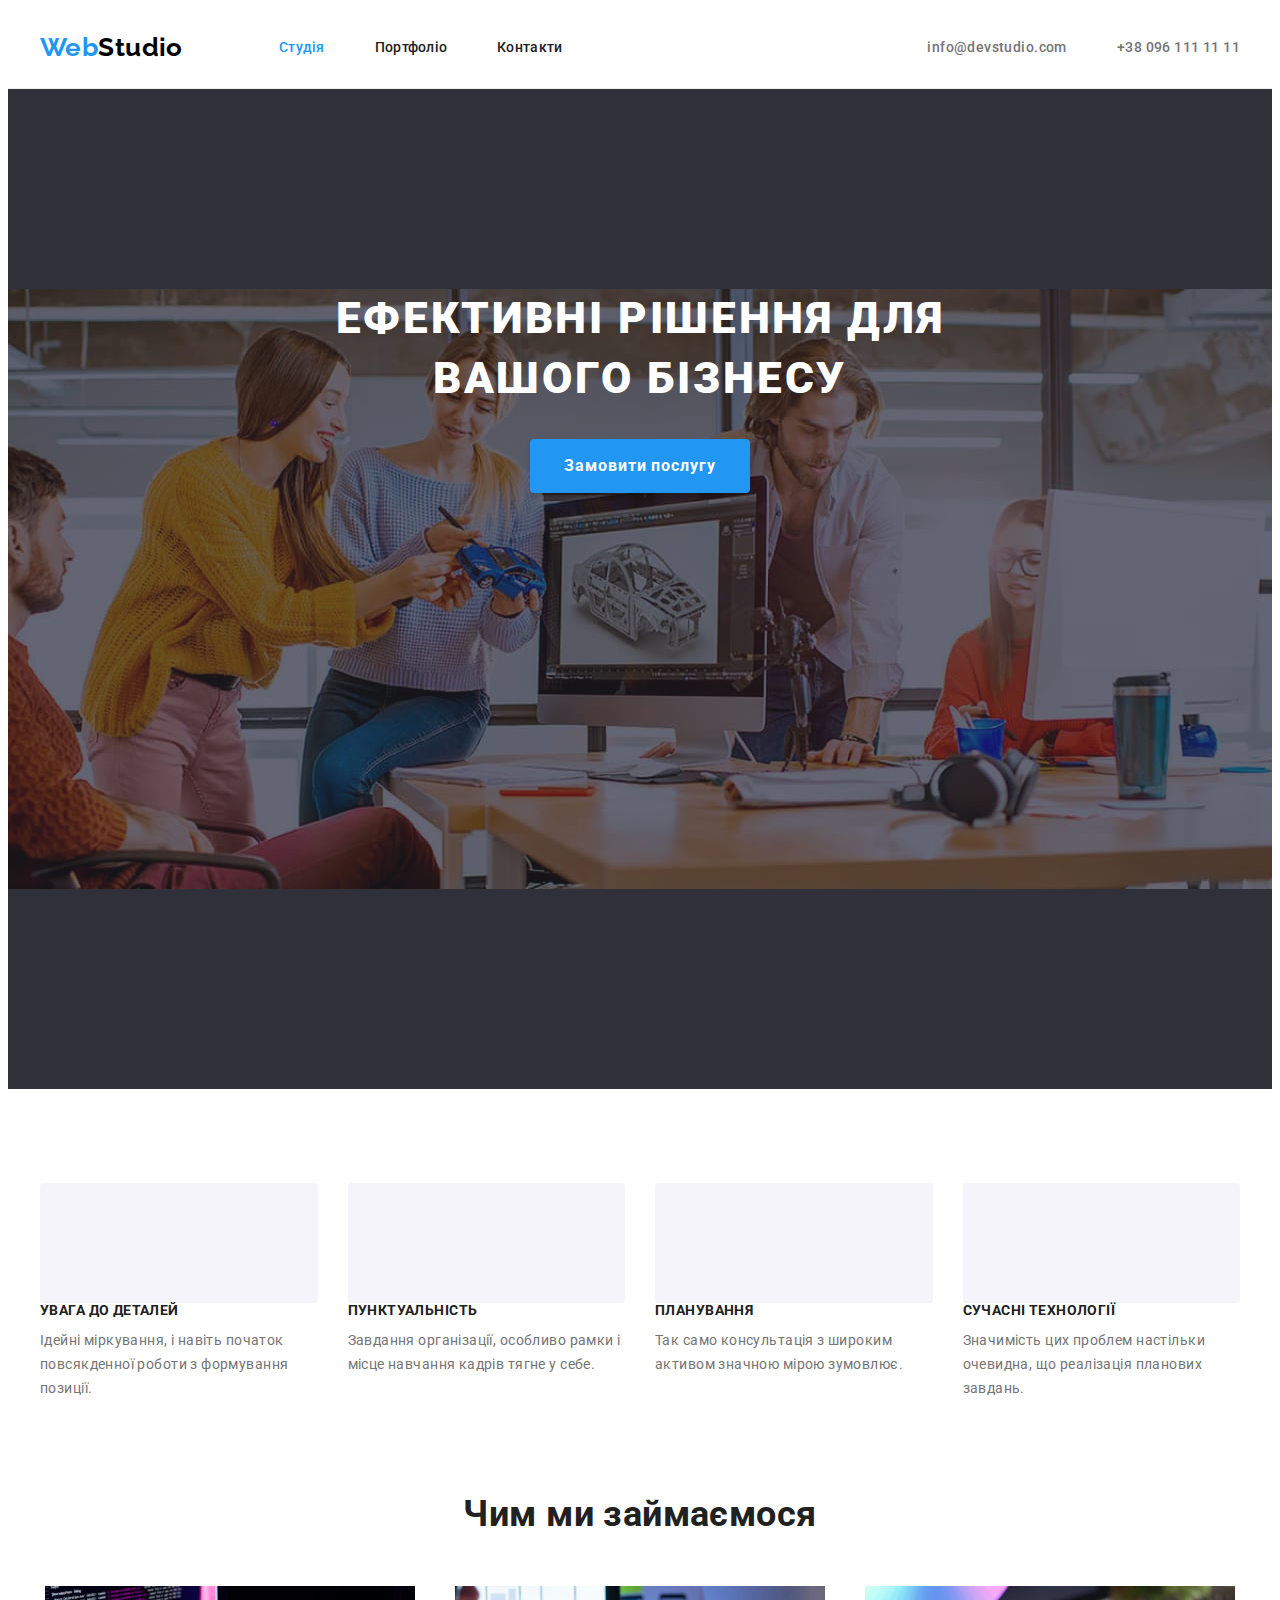
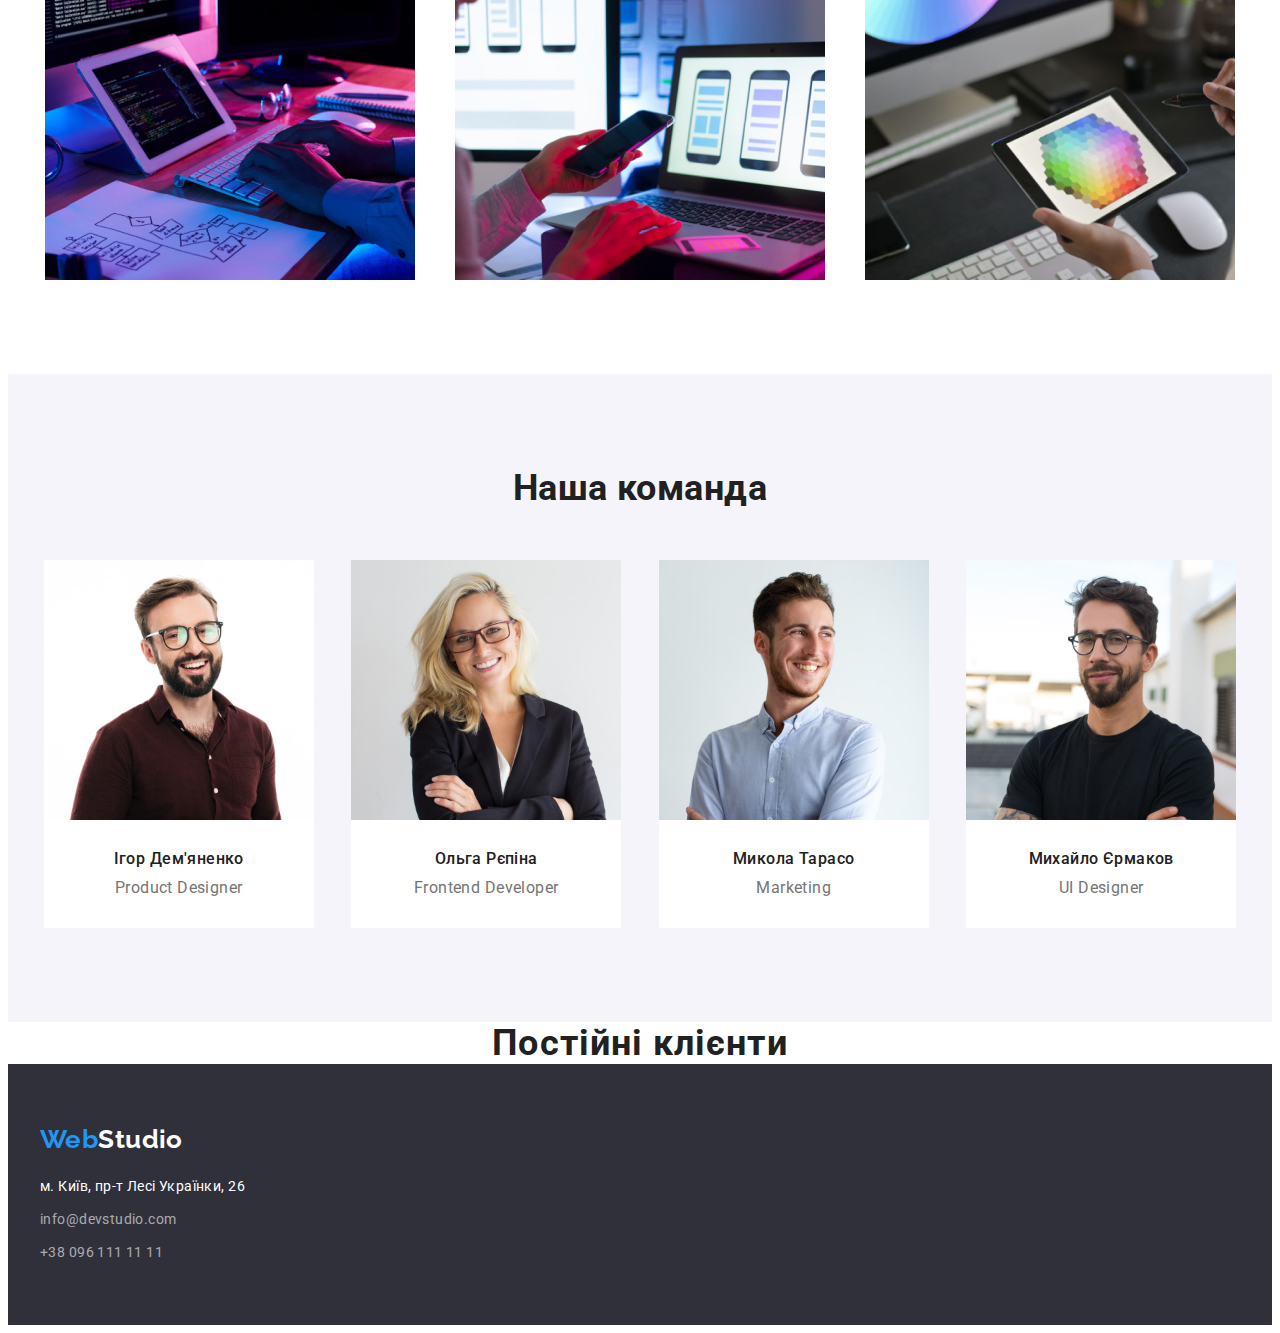
==== index.html @ ff8b185a "sds" ====
<!DOCTYPE html>
<html lang="uk">
<head>
    <meta charset="UTF-8">
    <meta http-equiv="X-UA-Compatible" content="IE=edge">
    <meta name="viewport" content="width=device-width, initial-scale=1.0">
    <title>Студія</title>

    <link rel="preconnect" href="https://fonts.googleapis.com">
<link rel="preconnect" href="https://fonts.gstatic.com" crossorigin>
<link href="https://fonts.googleapis.com/css2?family=Raleway:wght@700&семья=Oleo+Script:wght@400;700&family=Roboto:wght@400;500;700;900&display=swap" rel="stylesheet">
<link rel="stylesheet" href="https://cdnjs.cloudflare.com/ajax/libs/modern-normalize/1.1.0/modern-normalize.min.css" integrity="sha512-wpPYUAdjBVSE4KJnH1VR1HeZfpl1ub8YT/NKx4PuQ5NmX2tKuGu6U/JRp5y+Y8XG2tV+wKQpNHVUX03MfMFn9Q==" crossorigin="anonymous" referrerpolicy="no-referrer">
<link rel="stylesheet" href="./css/styles.css">
</head>
<body>
    <!--шапка сайту-->
    <header class="page-header">
        <div class="container header-container"> 
        <nav class="nav">
        <a href="index.html" class="icon-logo"><span class="logo">Web</span><span class="logo-part">Studio</span></a>
           <ul class="nav-list">
                <li class="nav-item"><a class="nav-link current" href="index.html">Студія</a></li>
                <li class="nav-item"><a class="nav-link" href="portfolio.html">Портфоліо</a></li>
                <li class="nav-item"><a class="nav-link" href="#">Контакти</a></li>
          </ul>
        </nav>
        <ul class="contacts">
            <li><a class="mail" href="mailto:info@devstudio.com">info@devstudio.com</a></li>
            <li><a class="tel" href="tel:+380981111111">+38 096 111 11 11</a></li>
        </ul>
    </div>
    </header>
    <main><!-- маін-->
    <!--думаю тут буде якийсь банер чи малюнок-->
       
    <section class="hero-section overlay"> 
        
             <div class="header container">   
            <h1 class="hero-title">Ефективні рішення для вашого бізнесу</h1>
            <button class="button" type="button">Замовити послугу</button>
            
            </div>
        </section>  
    <section class="features"><!--Особливості тут явно має бути заголовок-->
       <div class="container">
            <h2 class="visually-hidden">Особливості</h2> <!--тут явно має бути заголовок-->
            <ul class="features-list special">
                <li class="specialty-list icon-antenna"><h3 class="specialty">Увага до деталей</h3>
                    <p class="specialty-text">Ідейні міркування, і навіть початок повсякденної роботи з формування позиції.</p>
                </li>
                <li class="specialty-list icon-clock"><h3 class="specialty">Пунктуальність</h3>
                <p class="specialty-text">Завдання організації, особливо рамки і місце навчання кадрів тягне у себе.</p>
            </li>
                <li class="specialty-list icon-diagram"><h3 class="specialty">Планування</h3>
                <p class="specialty-text">Так само консультація з широким активом значною мірою зумовлює.</p>
            </li>
                <li class="specialty-list icon-astronaut"><h3 class="specialty">Сучасні технології</h3>
                    <p class="specialty-text">Значимість цих проблем настільки очевидна, що реалізація планових завдань.</p>
                </li>
            </ul>
       </div>
    </section>
    <section class="work"><h2 class="work-title">Чим ми займаємося</h2> 
        <div class="container">
        <ul class="work-list">
            <li class="work-pick">
                <img src="./images/oldpc.jpg" 
                alt="білий монітор та клавіатура на столі" width="370">
            </li>
            <li class="work-pick">
                 <img src="./images/book.jpg"
                  alt="людина тримає смртфон в руці та працює за ноутбуком" width="370"> 
            </li>
            <li class="work-pick">
                <img src="./images/tablet.jpg"
                 alt="рука тримає включений планшет" width="370">
            </li>
        </ul>
    </div>
 </section><!--наша команда-->
    <section class="team"><h2 class="team-title">Наша команда</h2>
        <div class="container">
        <ul class="team-list special">
            <li class="team-members">
                <img src="./images/productdesigner.jpg" 
                alt="Фото пофіль Ігор Дем'яненко" width="270">
                <div class="retreat">
                <h3 class="team-name">Ігор Дем'яненко</h3>
                <p lang="en" class="team-position">Product Designer</p>
                </div>
            </li>
            <li class="team-members">
                <img src="./images/frontenddeveloper.jpg"
                 alt="Фото пофіль Ольга Рєпіна" width="270">
                 <div class="retreat">
                <h3 class="team-name">Ольга Рєпіна</h3>
                <p lang="en" class="team-position">Frontend Developer</p>
                </div>
            </li>
            <li class="team-members">
                <img src="./images/marketing.jpg"
                 alt="Фото пофіль Микола Тарасо" width="270">
                 <div class="retreat">
                <h3 class="team-name">Микола Тарасо</h3>
                <p lang="en" class="team-position">Marketing</p>
                </div>
        </li>
            <li class="team-members">
                <img src="./images/uidesigner.jpg" 
                alt="Фото пофіль Михайло Єрмаков" width="270">
                <div class="retreat">
                <h3 class="team-name">Михайло Єрмаков</h3>
                <p lang="en" class="team-position">UI Designer</p>
                </div>
            </li>
        </ul>
        </div>
    </section>
    <section>
        <div class="container">
        <h2 class="client-title">Постійні клієнти</h2>
        <ul class="client-item">
            <li class="client-list"><a class="client-link" href="#"target="_blank" rel="noreferrer noopener"></a></li>
              <li class="client-list"><a class="client-link" href="#"target="_blank" rel="noreferrer noopener"></a></li>
                <li class="client-list"><a class="client-link" href="#"target="_blank" rel="noreferrer noopener"></a></li>
                  <li class="client-list"><a class="client-link" href="#"target="_blank" rel="noreferrer noopener"></a></li>
                    <li class="client-list"><a class="client-link" href="#"target="_blank" rel="noreferrer noopener"></a></li>
                      <li class="client-list"><a class="client-link" href="#"target="_blank" rel="noreferrer noopener"></a></li>
        </ul>
        </div>
    </section>
    </main>
    <footer class="contacts-footer">
        <div class="container">
        <a href="index.html" class="icon-logo"><span class="logo">Web</span><span class="logo-part-footer">Studio</span></a> 
        <address class="address">
        <ul class="contacts-list">
            <li class="list-link"><a class="contacts-plane" href="https://goo.gl/maps/SqAzoiXiVLqkwUcr9"
                target="_blank" rel="noreferrer noopener">м. Київ, пр-т Лесі Українки, 26 </a>
            </li> 
            <li class="list-link"><a class="mail-footer" href="mailto:info@devstudio.com">info@devstudio.com</a></li>
            <li class="list-link"><a class="tel-footer" href="tel:+380981111111">+38 096 111 11 11</a></li>
        </ul>
    </address>
         </div>
</footer>
    
</body>
</html>
---- css/styles.css ----
/* Palitra */
:root{
  --hover-color: #2196F3;
  --h-color: #212121;
  --background-header: #FFFFFF;
  --hero-background: #2F303A;
  --p-color: #757575;
  --team-background: #F5F4FA;
  --button-servise: #188ce8;
  --mail-tel: rgba(255, 255, 255, 0.6);
}

p,
h1,
h2,
h3,
h4,
h5,
h6 {
  margin: 0;
}
ul,
ol {
  margin: 0;
  padding-left: 0;
}
button {
  cursor: pointer;
}
address {
  font-style: normal;
}
img {
  display: block;
   max-width: 100%;
  height: auto;
}
body {
  font-family:Roboto, sans-serif;
color: var(--h-color);
font-size: 14px;
letter-spacing: 0.03em;
background-color: var(--background-header);
}

.container {
  width: 1200px;
  padding-left: 15px;
  padding-right: 15px;
  margin: 0 auto;
 /* outline: 2px solid red;*/
}

/*----початок---*/

.page-header{
  border-bottom: 1px solid #ECECEC;
}

/* Логотип*/
.logo :hover{
  color :var(--hover-color); 
   
}

.logo-part{
    color:#000000;
   
}

.logo-part-footer{
  color: var(--background-header);
 
}
/* ------------ Два кольори лого--------*/
.icon-logo{
  color:var(--hover-color);
  text-decoration: none;
font-family: Raleway, sans-serif; 
font-weight: 700;
font-size: 26px;
line-height: 1.2;
display: inline-block;
  width: 145px;
 
}
/*------ The End-----*/
/* -----------Головна навігація------ */
.overlay{
  background-image: linear-gradient(
    to right,
    rgba(47, 48, 58, 0.4),
    rgba(47, 48, 58, 0.4)),
  url("..//images/fon.jpg");
  max-width: 1600px;
  height: 600px;
 background-repeat: no-repeat;
margin-left: auto;
margin-right: auto;
background-position: center;
}
.nav{
  display: flex;
  align-items: center;
}
.header-container{
   display: flex;
  align-items: center; 
}

.nav-list{
  list-style: none;
  display: flex;
  gap: 50px;
  margin-left: 94px;

}
.nav-list :hover,
.nav-list :focus{
  color: var(--hover-color);
} 
 
.nav-link{
font-weight: 500;
line-height: 1.14;
letter-spacing: 0.02em;
color: var(--h-color);
text-decoration: none;
display: block;
padding-bottom: 32px;
padding-top: 32px;

}
.current{
  color: var(--hover-color);
}

/*-----The End-----*/
/*------Текст контактів в хедері------*/

.contacts{
  list-style: none;
font-weight: 500;
 display: flex;
margin-left: auto;
 gap: 50px;
}


.mail{
  color: var(--p-color);
  text-decoration: none;
  font-style: normal;
  line-height: 1.14;
  display: block;
  padding-top: 32px;
  padding-bottom: 32px;
}

  
 
.tel{
 color: var(--p-color);
  text-decoration: none;
  font-style: normal;
  line-height: 1.14;
  display: block;
  padding-top: 32px;
  padding-bottom: 32px;
  }

.contacts :hover,
.contacts :focus{
  color: var(--hover-color);
}

/*---------Hero-----*/
.hero-section{
 padding-top:200px;
 padding-bottom: 200px;
 text-align: center;
 background-color: var(--hero-background);
}


.hero-title{
font-style: normal;
font-weight: 900;
font-size: 44px;
line-height: 1.36;
letter-spacing: 0.06em;
text-transform: uppercase;
color: var(--background-header);
width: 696px;
box-sizing: border-box;
margin: 0 auto;
margin-bottom: 30px;



}
.button{
  font-family: inherit;
font-weight: 700;
font-size: 16px;
line-height: 1.87;
letter-spacing: 0.06em;
 background-color: var(--hover-color);
 color: var(--background-header);
  cursor: pointer;
  padding: 10px 32px;
  border-color: transparent;

 box-shadow: 0px 4px 4px rgba(0, 0, 0, 0.15);
border-radius: 4px;
}
.button:hover,
.button:focus{
  background-color: var(--button-servise);

}
/*-----The End Hero----*/

.visually-hidden {
  position: absolute;
    white-space: nowrap;
    width: 1px;
    height: 1px;
    overflow: hidden;
    border: 0;
    padding: 0;
    clip: rect(0, 0, 0, 0);
    clip-path: inset(50%);
    margin: -1px;
}

.features{
padding: 94px 0;
}

.features-list{
  list-style: none;  
}

.specialty-list{
  width: calc((100% - 90px) / 4);
    margin-right: 30px;
}
.specialty-list::before{
  content:"" ;
  height: 120px;
 display: block;
 background-size: contain;
background-repeat: no-repeat;
background-position:center ;
 background: var(--team-background);
 border-radius: 4px;
}

/*
icon-antenna
 icon-clock
 icon-diagram
 icon-astronaut
*/
.features-list :last-child{
  margin: 0;
}

.specialty{
  font-style: normal;
    font-size: 14px;
font-weight: 700;
line-height: 1.14;
text-transform: uppercase;
color: var(--h-color);
margin-bottom: 10px;
}


.work{
  padding-bottom: 94px;
}
.specialty-text {
line-height: 1.7;
color: var(--p-color);
margin-top: 10px;
}
.work-list{
  list-style: none;
  display: flex;
  justify-content: space-around;
gap: 30px;
}
/*
.work-pick{
  flex-basis: calc((100% - 60) / 3); 
gap: 30px;
}*/

.work-title{
font-weight: 700;
font-size: 36px;
line-height: 1.16;
text-align: center;
color: var(--h-color);
margin-bottom: 50px;

}
.team {
  background-color: var(--team-background);
  padding-top: 94px;
  padding-bottom: 94px;
}
.team-members{
 background-color: var(--background-header);
 text-align: center;
}
.team-title {
  font-weight: 700;
font-size: 36px;
line-height: 1.16;
text-align: center;
color: var(--h-color);
white-space: nowrap;
margin-bottom: 50px;

}
.team-list {
  list-style: none;
  line-height: 1.18;
      justify-content: space-around;
      gap: 30px;
}
.team-name{
font-weight: 500;
font-size: 16px;
text-align: center;
color: var(--h-color);
margin-bottom: 10px;

}

.team-position{
font-size: 16px;
text-align: center;
color: var(--p-color);
}
.retreat{
  padding-top: 30px;
  padding-bottom: 30px;
}

/*------Footer----*/
.address{
  margin-top: 20px;
}
.contacts-footer{
  background-color: var(--hero-background);
  padding-top: 60px;
  padding-bottom: 60px;
}
.contacts-list{
    list-style: none; 
}
.contacts-list :last-child{
  margin-bottom: 0;
}
.list-link{
  margin-bottom: 9px;
}

.contacts-list :hover,
.contacts-list :focus{
  color: var(--hover-color);
}


.contacts-plane{
 text-decoration: none;
 font-style: normal;
 line-height: 1.71;
color: var(--background-header);


}
.mail-footer,
.tel-footer{
  color: var(--mail-tel);
  text-decoration: none;
  font-style: normal;
   line-height: 1.71;
   box-sizing: border-box;
}

/*------btn-filter Портфоліо---*/

.btn{
  font-family: inherit;
font-weight: 500;
font-size: 16px;
line-height: 1.62;
background-color: var(--team-background);
 border-color: transparent;
 cursor: pointer;
color: var(--h-color);
border-radius: 4px;
padding-top: 6px;
padding-bottom: 6px;
padding-left: 22px;
padding-right: 22px;
}
.btn:hover,
.btn:focus{
  color: var(--background-header);
background: var(--hover-color);
box-shadow: 0px 3px 1px rgba(0, 0, 0, 0.1), 0px 1px 2px rgba(0, 0, 0, 0.08), 0px 2px 2px rgba(0, 0, 0, 0.12);
border-radius: 4px;
}
.btn-filter{
  display: flex;
  gap: 8px;
  justify-content: center;


}

.btn-list{
  list-style: none;
  letter-spacing: 0.03em;
}
.special{
  display: flex;
}

/*---The end Filtr--*/
.oll-portfol{
  padding-top: 94px;
  padding-bottom: 94px;
}
.portfol-list{
flex-basis: calc((100% - 60px) / 3);
}
.potfol{
  list-style: none;
  flex-wrap: wrap;
 gap: 30px; 
margin-top: 50px;
}

.portfol-title{
font-weight: 700;
font-size: 18px;
line-height: 2;
letter-spacing: 0.06em;


}
.portfol-txt{
font-size: 16px;
line-height: 1.87;
color: var(--p-color);
margin-top: 4px;
}
.circle{
  border-left: 1px solid #EEEEEE;
  border-right: 1px solid #EEEEEE;
  border-bottom: 1px solid #EEEEEE;
  padding: 20px 24px;
}
/*----Позиціювання-----*/
/*
.potfol{
  list-style: none;
  flex-wrap: wrap;
 gap: 30px; 
padding-left: 15px;
padding-top: 50px;
}
*/
.client-title{
font-size: 36px;
line-height: 1,16;
text-align: center;
letter-spacing: 0.03em;
color: var(--h-color);
}

.client-item{
   list-style: none;
}
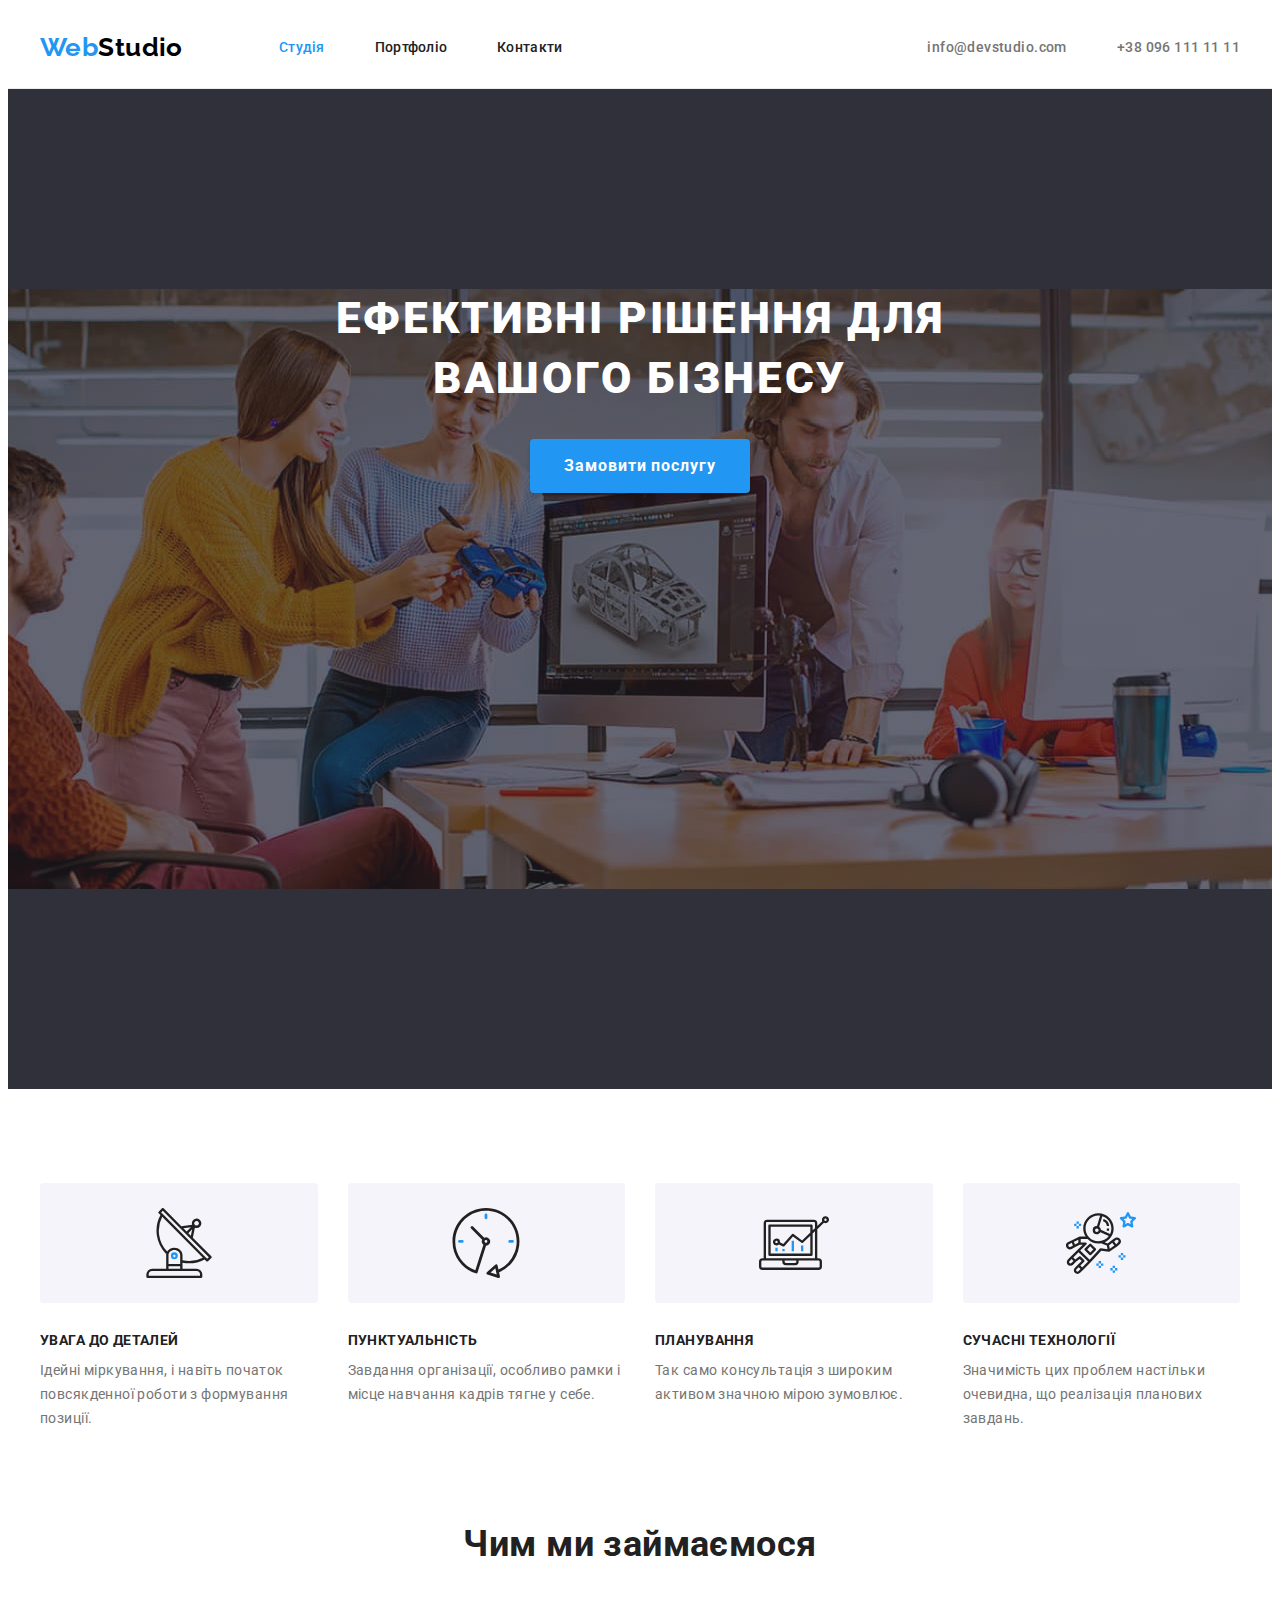
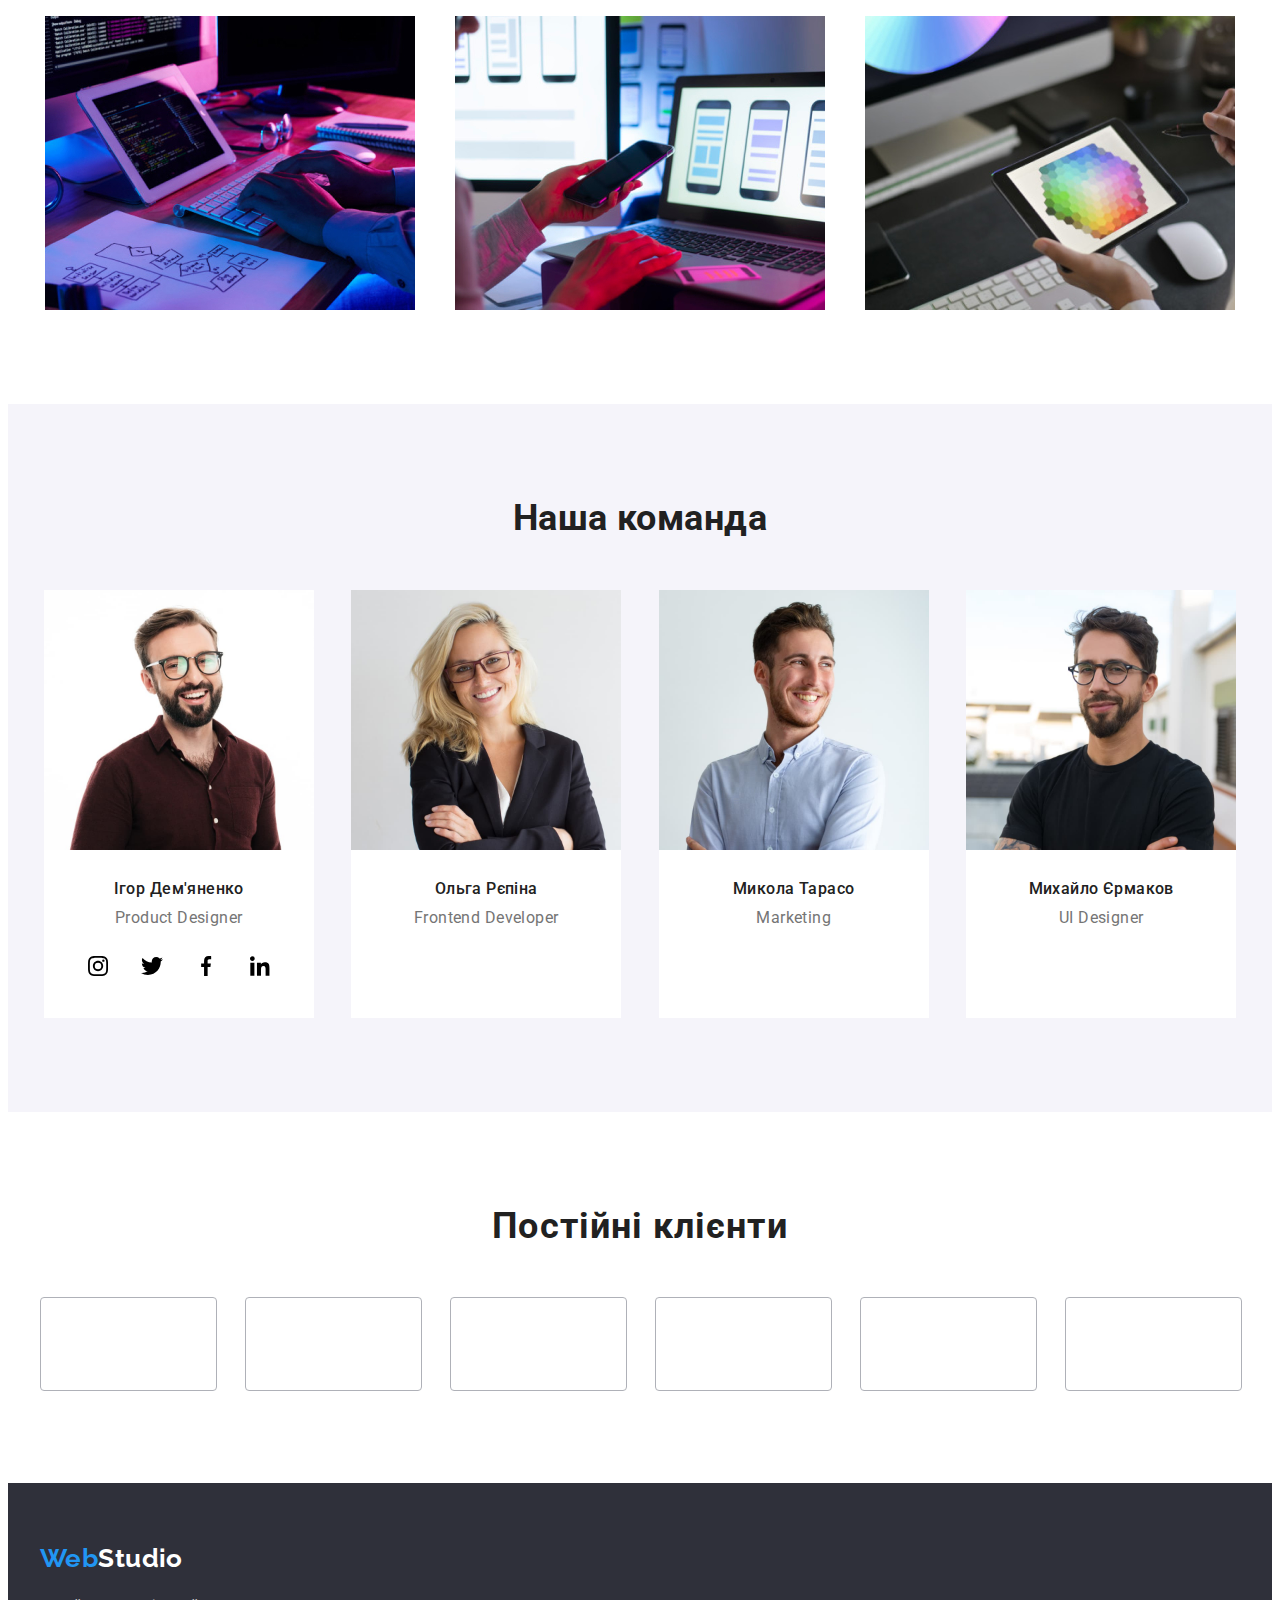
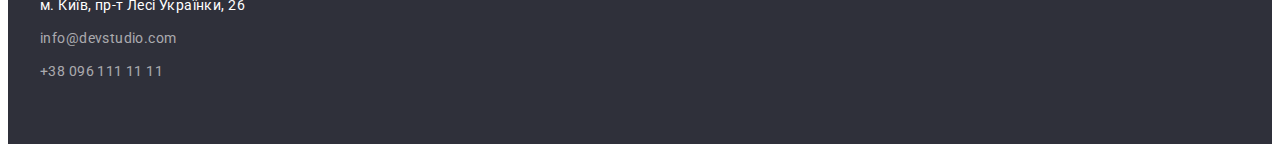
==== commit 6e3f3adc: "coooool" ====
--- a/index.html
+++ b/index.html
@@ -45,7 +45,8 @@
        <div class="container">
             <h2 class="visually-hidden">Особливості</h2> <!--тут явно має бути заголовок-->
             <ul class="features-list special">
-                <li class="specialty-list icon-antenna"><h3 class="specialty">Увага до деталей</h3>
+                <li class="specialty-list icon-antenna">
+                    <h3 class="specialty">Увага до деталей</h3>
                     <p class="specialty-text">Ідейні міркування, і навіть початок повсякденної роботи з формування позиції.</p>
                 </li>
                 <li class="specialty-list icon-clock"><h3 class="specialty">Пунктуальність</h3>
@@ -87,6 +88,28 @@
                 <div class="retreat">
                 <h3 class="team-name">Ігор Дем'яненко</h3>
                 <p lang="en" class="team-position">Product Designer</p>
+                <ul class="social-list-link">
+                    <li class="social-list-item"><a class="social-link" href="https://www.instagram.com/" target="_blank" rel="noreferrer noopener">
+                        <svg class="social-list-icon" width="20" height="20">
+                            <use href="./images/icons.svg#icon-instagram"></use>
+                        </svg>
+                    </a></li>
+                    <li class="social-list-item"><a class="social-link" href="" target="_blank" rel="noreferrer noopener">
+                        <svg class="social-list-icon" width="22" height="40">
+                            <use href="./images/icons.svg#icon-twitter"></use>
+                        </svg>
+                    </a></li>
+                    <li class="social-list-item"><a class="social-link" href="" target="_blank" rel="noreferrer noopener">
+                        <svg class="social-list-icon" width="20" height="40">
+                            <use href="./images/icons.svg#icon-facebook"></use>
+                        </svg>                            
+                    </a></li>
+                    <li class="social-list-item"><a class="social-link" href="" target="_blank" rel="noreferrer noopener">
+                        <svg class="social-list-icon"  width="19.68" height="20">
+                            <use href="./images/icons.svg#icon-linkedin"></use>
+                        </svg>                      
+                    </a></li>
+                </ul>
                 </div>
             </li>
             <li class="team-members">
@@ -116,7 +139,7 @@
         </ul>
         </div>
     </section>
-    <section>
+    <section class="client">
         <div class="container">
         <h2 class="client-title">Постійні клієнти</h2>
         <ul class="client-item">
--- a/css/styles.css
+++ b/css/styles.css
@@ -245,24 +245,41 @@
 .specialty-list{
   width: calc((100% - 90px) / 4);
     margin-right: 30px;
-}
+    /*display: flex;
+    flex-direction: column;*/
+  }
+/*------ Особливост -----*/
 .specialty-list::before{
   content:"" ;
   height: 120px;
  display: block;
- background-size: contain;
+ 
+background-size: contain;
 background-repeat: no-repeat;
 background-position:center ;
- background: var(--team-background);
+background-color: #F5F4FA;
  border-radius: 4px;
-}
-
-/*
-icon-antenna
- icon-clock
- icon-diagram
- icon-astronaut
-*/
+ /*outline: 2px solid red;*/
+
+}
+.icon-antenna::before{
+ background-image: url(../images/antenna.svg); 
+ background-size: 70px 70px;
+}
+ .icon-clock::before{
+background-image: url(../images/clock.svg);
+background-size: 70px 70px;
+ }
+ .icon-diagram::before{
+  background-image: url(../images/diagram.svg);
+  background-size: 70px 70px ;
+ }
+
+ .icon-astronaut::before{
+background-image: url(../images/astronaut.svg);
+background-size: 70px 70px;
+ }
+
 .features-list :last-child{
   margin: 0;
 }
@@ -274,10 +291,11 @@
 line-height: 1.14;
 text-transform: uppercase;
 color: var(--h-color);
+margin-top: 30px;
 margin-bottom: 10px;
 }
 
-
+/*-------- Чим ми займаємося ----*/
 .work{
   padding-bottom: 94px;
 }
@@ -292,11 +310,7 @@
   justify-content: space-around;
 gap: 30px;
 }
-/*
-.work-pick{
-  flex-basis: calc((100% - 60) / 3); 
-gap: 30px;
-}*/
+
 
 .work-title{
 font-weight: 700;
@@ -326,6 +340,28 @@
 margin-bottom: 50px;
 
 }
+.social-list-link{
+  list-style: none;
+  display: flex;
+  justify-content: center;
+  gap: 10px;
+}
+.social-list-item{
+  width: 44px;
+  height: 44px;
+}
+
+ 
+.social-link{
+  width: 100%;
+  height: 100%;
+  /*background: rgb(76, 114, 86);*/
+  border-radius: 50%;
+  display: flex;
+  align-items: center;
+  justify-content: center;
+}
+
 .team-list {
   list-style: none;
   line-height: 1.18;
@@ -345,6 +381,7 @@
 font-size: 16px;
 text-align: center;
 color: var(--p-color);
+margin-bottom: 16px;
 }
 .retreat{
   padding-top: 30px;
@@ -478,14 +515,32 @@
 padding-top: 50px;
 }
 */
+.client{
+  padding-top: 94px;
+  padding-bottom: 94px;
+}
 .client-title{
 font-size: 36px;
-line-height: 1,16;
+line-height: 1.16;
 text-align: center;
 letter-spacing: 0.03em;
 color: var(--h-color);
+margin-bottom: 50px;
 }
 
 .client-item{
    list-style: none;
+   display: flex;
+   gap: 30px;
+}
+.client-list{
+  width: calc((100% - 150px) / 6);
+  height: 92px;
+}
+.client-link{
+  display: block;
+  width: 100%;
+  height: 100%;
+  border: 1px solid #AFB1B8;
+border-radius: 4px;
 }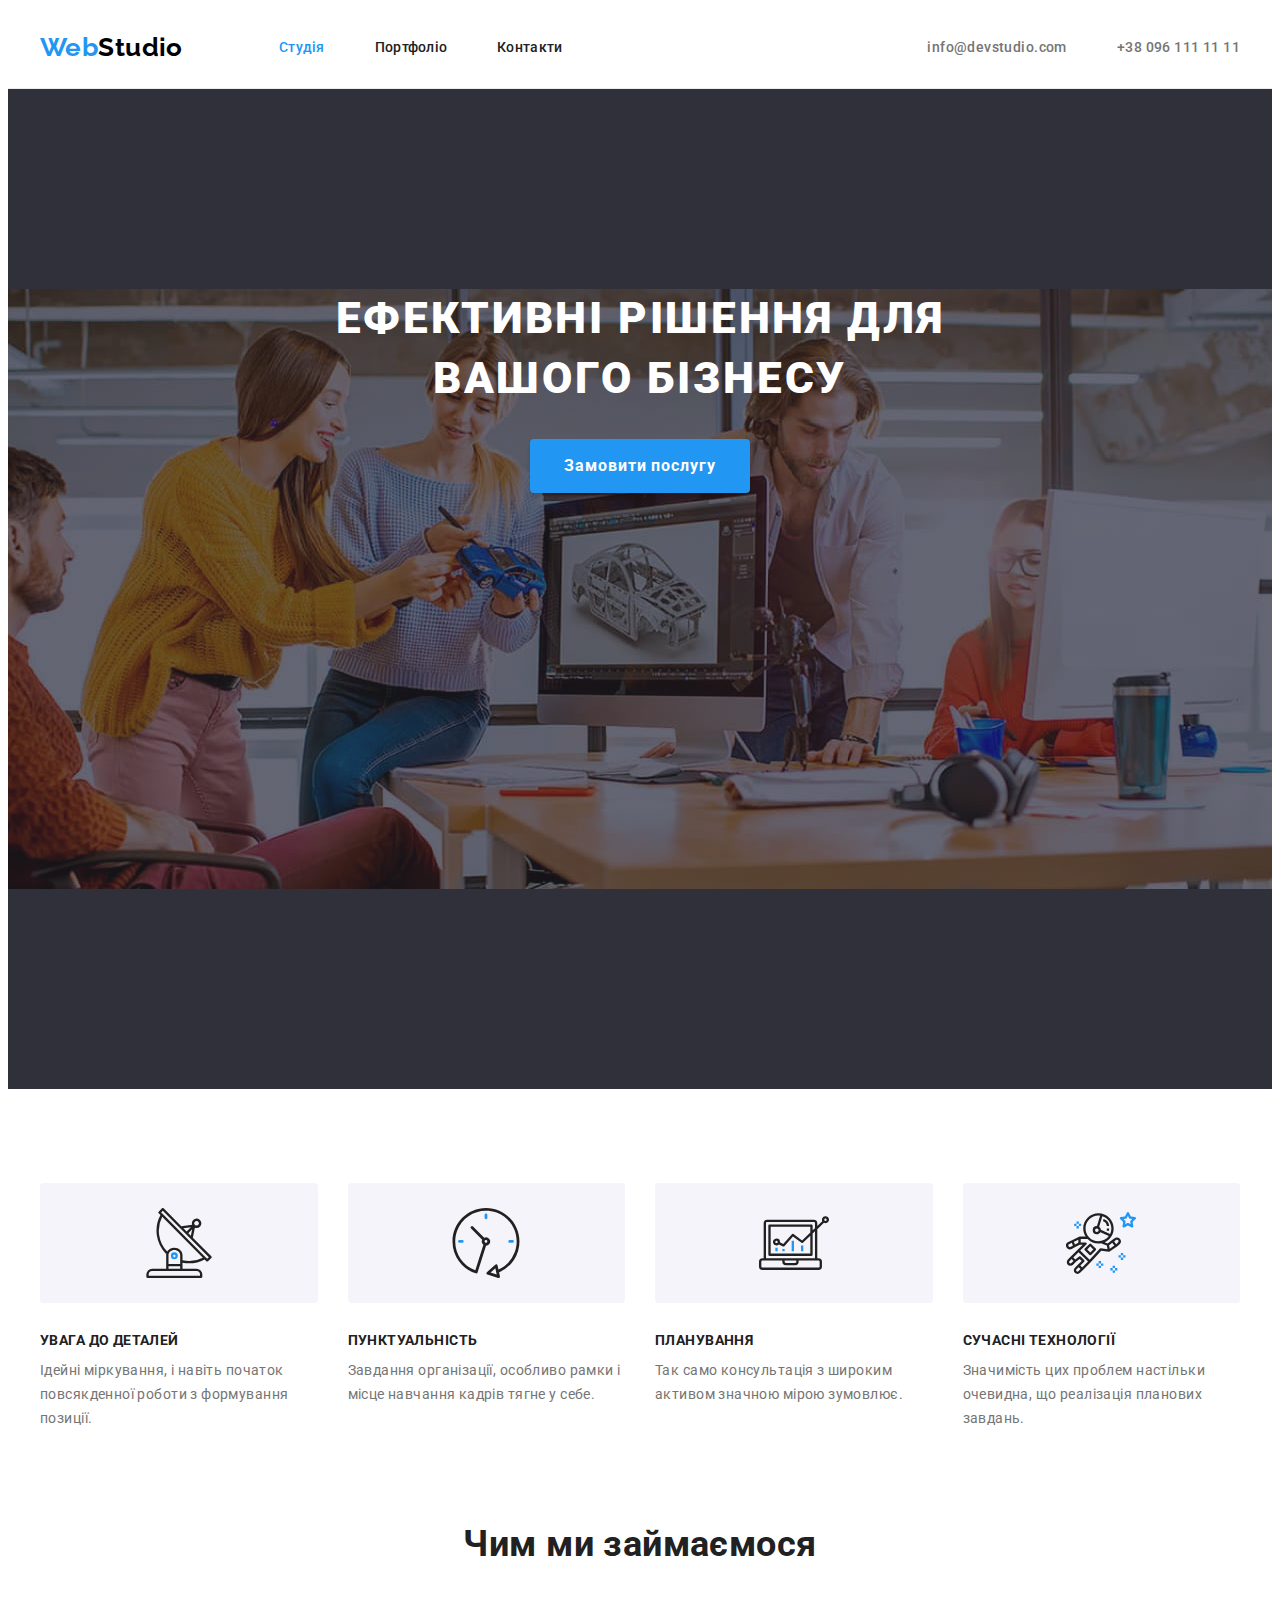
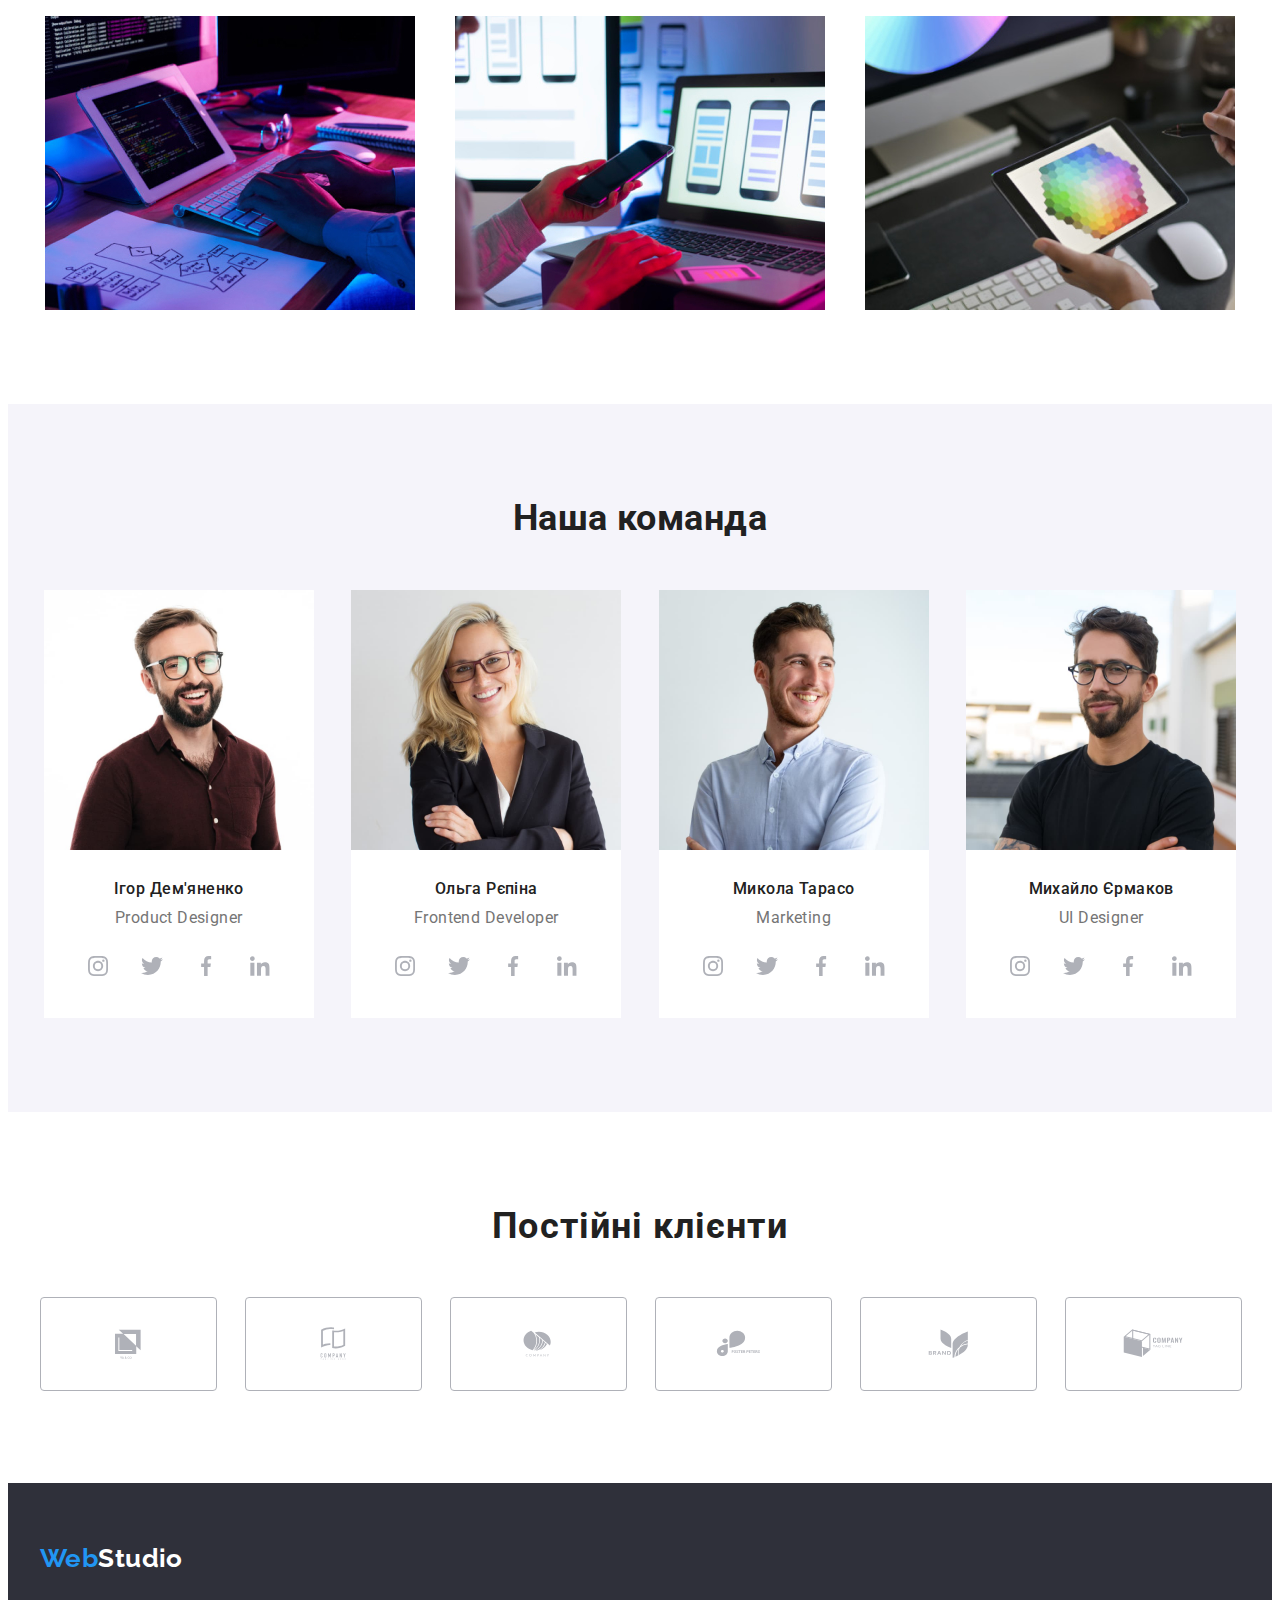
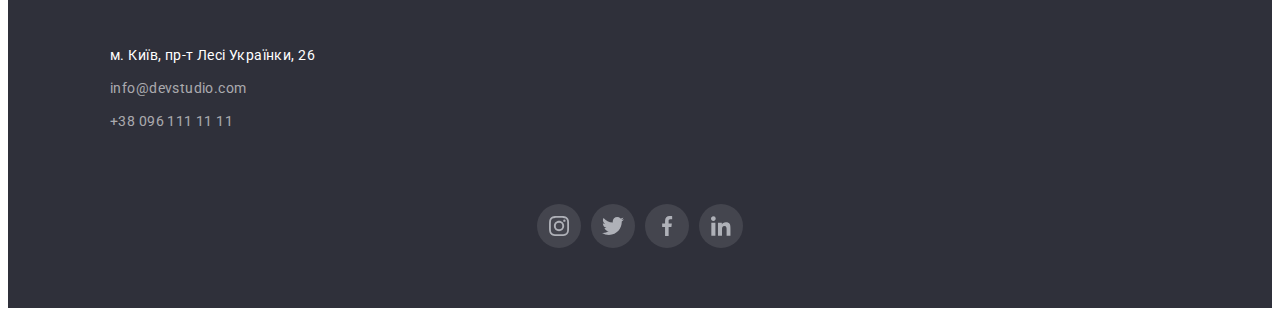
==== commit a28383bc: "sloow start" ====
--- a/index.html
+++ b/index.html
@@ -118,6 +118,28 @@
                  <div class="retreat">
                 <h3 class="team-name">Ольга Рєпіна</h3>
                 <p lang="en" class="team-position">Frontend Developer</p>
+                <ul class="social-list-link">
+                    <li class="social-list-item"><a class="social-link" href="https://www.instagram.com/" target="_blank" rel="noreferrer noopener">
+                        <svg class="social-list-icon" width="20" height="20">
+                            <use href="./images/icons.svg#icon-instagram"></use>
+                        </svg>
+                    </a></li>
+                    <li class="social-list-item"><a class="social-link" href="" target="_blank" rel="noreferrer noopener">
+                        <svg class="social-list-icon" width="22" height="40">
+                            <use href="./images/icons.svg#icon-twitter"></use>
+                        </svg>
+                    </a></li>
+                    <li class="social-list-item"><a class="social-link" href="" target="_blank" rel="noreferrer noopener">
+                        <svg class="social-list-icon" width="20" height="40">
+                            <use href="./images/icons.svg#icon-facebook"></use>
+                        </svg>                            
+                    </a></li>
+                    <li class="social-list-item"><a class="social-link" href="" target="_blank" rel="noreferrer noopener">
+                        <svg class="social-list-icon"  width="19.68" height="20">
+                            <use href="./images/icons.svg#icon-linkedin"></use>
+                        </svg>                      
+                    </a></li>
+                </ul>
                 </div>
             </li>
             <li class="team-members">
@@ -125,7 +147,28 @@
                  alt="Фото пофіль Микола Тарасо" width="270">
                  <div class="retreat">
                 <h3 class="team-name">Микола Тарасо</h3>
-                <p lang="en" class="team-position">Marketing</p>
+                <p lang="en" class="team-position">Marketing</p><ul class="social-list-link">
+                    <li class="social-list-item"><a class="social-link" href="https://www.instagram.com/" target="_blank" rel="noreferrer noopener">
+                        <svg class="social-list-icon" width="20" height="20">
+                            <use href="./images/icons.svg#icon-instagram"></use>
+                        </svg>
+                    </a></li>
+                    <li class="social-list-item"><a class="social-link" href="" target="_blank" rel="noreferrer noopener">
+                        <svg class="social-list-icon" width="22" height="40">
+                            <use href="./images/icons.svg#icon-twitter"></use>
+                        </svg>
+                    </a></li>
+                    <li class="social-list-item"><a class="social-link" href="" target="_blank" rel="noreferrer noopener">
+                        <svg class="social-list-icon" width="20" height="40">
+                            <use href="./images/icons.svg#icon-facebook"></use>
+                        </svg>                            
+                    </a></li>
+                    <li class="social-list-item"><a class="social-link" href="" target="_blank" rel="noreferrer noopener">
+                        <svg class="social-list-icon"  width="19.68" height="20">
+                            <use href="./images/icons.svg#icon-linkedin"></use>
+                        </svg>                      
+                    </a></li>
+                </ul>
                 </div>
         </li>
             <li class="team-members">
@@ -134,6 +177,28 @@
                 <div class="retreat">
                 <h3 class="team-name">Михайло Єрмаков</h3>
                 <p lang="en" class="team-position">UI Designer</p>
+                <ul class="social-list-link">
+                    <li class="social-list-item"><a class="social-link" href="https://www.instagram.com/" target="_blank" rel="noreferrer noopener">
+                        <svg class="social-list-icon" width="20" height="20">
+                            <use href="./images/icons.svg#icon-instagram"></use>
+                        </svg>
+                    </a></li>
+                    <li class="social-list-item"><a class="social-link" href="" target="_blank" rel="noreferrer noopener">
+                        <svg class="social-list-icon" width="22" height="40">
+                            <use href="./images/icons.svg#icon-twitter"></use>
+                        </svg>
+                    </a></li>
+                    <li class="social-list-item"><a class="social-link" href="" target="_blank" rel="noreferrer noopener">
+                        <svg class="social-list-icon" width="20" height="40">
+                            <use href="./images/icons.svg#icon-facebook"></use>
+                        </svg>                            
+                    </a></li>
+                    <li class="social-list-item"><a class="social-link" href="" target="_blank" rel="noreferrer noopener">
+                        <svg class="social-list-icon"  width="19.68" height="20">
+                            <use href="./images/icons.svg#icon-linkedin"></use>
+                        </svg>                      
+                    </a></li>
+                </ul>
                 </div>
             </li>
         </ul>
@@ -143,12 +208,39 @@
         <div class="container">
         <h2 class="client-title">Постійні клієнти</h2>
         <ul class="client-item">
-            <li class="client-list"><a class="client-link" href="#"target="_blank" rel="noreferrer noopener"></a></li>
-              <li class="client-list"><a class="client-link" href="#"target="_blank" rel="noreferrer noopener"></a></li>
-                <li class="client-list"><a class="client-link" href="#"target="_blank" rel="noreferrer noopener"></a></li>
-                  <li class="client-list"><a class="client-link" href="#"target="_blank" rel="noreferrer noopener"></a></li>
-                    <li class="client-list"><a class="client-link" href="#"target="_blank" rel="noreferrer noopener"></a></li>
-                      <li class="client-list"><a class="client-link" href="#"target="_blank" rel="noreferrer noopener"></a></li>
+            <li class="client-list"><a class="client-link" href="#"target="_blank" rel="noreferrer noopener">
+               
+                <svg class="client-lis-icon" width="106" height="60">
+                    <use href="./images/icons.svg#icon-Client-1"></use>
+                </svg>
+                
+            </a></li>
+              <li class="client-list"><a class="client-link" href="#"target="_blank" rel="noreferrer noopener">
+                <svg class="client-lis-icon" width="106" height="60">
+                    <use href="./images/icons.svg#icon-Client-2"></use>
+                </svg>
+              </a></li>
+                <li class="client-list"><a class="client-link" href="#"target="_blank" rel="noreferrer noopener">
+
+                    <svg class="client-lis-icon" width="106" height="60">
+                        <use href="./images/icons.svg#icon-Client-3"></use>
+                    </svg>
+                </a></li>
+                  <li class="client-list"><a class="client-link" href="#"target="_blank" rel="noreferrer noopener">
+                    <svg class="client-lis-icon" width="106" height="60">
+                        <use href="./images/icons.svg#icon-Client-4"></use>
+                    </svg>
+                  </a></li>
+                    <li class="client-list"><a class="client-link" href="#"target="_blank" rel="noreferrer noopener">
+                        <svg class="client-lis-icon" width="106" height="60">
+                            <use href="./images/icons.svg#icon-Client-5"></use>
+                        </svg>
+                    </a></li>
+                      <li class="client-list"><a class="client-link" href="#"target="_blank" rel="noreferrer noopener">
+                        <svg class="client-lis-icon" width="106" height="60">
+                            <use href="./images/icons.svg#icon-Client-6"></use>
+                        </svg>
+                      </a></li>
         </ul>
         </div>
     </section>
@@ -161,9 +253,32 @@
             <li class="list-link"><a class="contacts-plane" href="https://goo.gl/maps/SqAzoiXiVLqkwUcr9"
                 target="_blank" rel="noreferrer noopener">м. Київ, пр-т Лесі Українки, 26 </a>
             </li> 
-            <li class="list-link"><a class="mail-footer" href="mailto:info@devstudio.com">info@devstudio.com</a></li>
-            <li class="list-link"><a class="tel-footer" href="tel:+380981111111">+38 096 111 11 11</a></li>
-        </ul>
+             <li class="list-link"><a class="mail-footer" href="mailto:info@devstudio.com">info@devstudio.com</a></li>
+             <li class="list-link"><a class="tel-footer" href="tel:+380981111111">+38 096 111 11 11</a></li>
+                </ul>
+               <ul class="social-list-link-footer">
+                    <li class="social-list-item"><a class="social-link-footer" href="https://www.instagram.com/" target="_blank" rel="noreferrer noopener">
+                        <svg class="social-list-icon" width="20" height="20">
+                            <use href="./images/icons.svg#icon-instagram"></use>
+                        </svg>
+                    </a></li>
+                    <li class="social-list-item"><a class="social-link-footer" href="" target="_blank" rel="noreferrer noopener">
+                        <svg class="social-list-icon" width="22" height="40">
+                            <use href="./images/icons.svg#icon-twitter"></use>
+                        </svg>
+                    </a></li>
+                    <li class="social-list-item"><a class="social-link-footer" href="" target="_blank" rel="noreferrer noopener">
+                        <svg class="social-list-icon" width="20" height="40">
+                            <use href="./images/icons.svg#icon-facebook"></use>
+                        </svg>                            
+                    </a></li>
+                    <li class="social-list-item"><a class="social-link-footer" href="" target="_blank" rel="noreferrer noopener">
+                        <svg class="social-list-icon"  width="19.68" height="20">
+                            <use href="./images/icons.svg#icon-linkedin"></use>
+                        </svg>                      
+                    </a></li>
+        </ul>
+        </div>
     </address>
          </div>
 </footer>
--- a/css/styles.css
+++ b/css/styles.css
@@ -345,22 +345,35 @@
   display: flex;
   justify-content: center;
   gap: 10px;
+
 }
 .social-list-item{
   width: 44px;
   height: 44px;
-}
-
- 
+    border-radius: 50%;
+   
+}
+
 .social-link{
   width: 100%;
   height: 100%;
-  /*background: rgb(76, 114, 86);*/
-  border-radius: 50%;
+  background: #ffffff;
+border-radius: 50%;
   display: flex;
   align-items: center;
   justify-content: center;
-}
+  color:#AFB1B8 ;
+}
+.social-list-icon{
+  fill: currentColor;
+}
+
+.social-list-link :hover,
+.social-list-link :focus{
+  background-color: #2196F3;
+  color: #FFFFFF;
+}
+
 
 .team-list {
   list-style: none;
@@ -399,12 +412,21 @@
 }
 .contacts-list{
     list-style: none; 
+    display: flex;
+    flex-direction: column;
+    align-items: baseline;
+    margin: 70px;
+      
+     
+       
+      
 }
 .contacts-list :last-child{
   margin-bottom: 0;
 }
 .list-link{
   margin-bottom: 9px;
+  
 }
 
 .contacts-list :hover,
@@ -428,6 +450,7 @@
   font-style: normal;
    line-height: 1.71;
    box-sizing: border-box;
+   
 }
 
 /*------btn-filter Портфоліо---*/
@@ -506,15 +529,7 @@
   padding: 20px 24px;
 }
 /*----Позиціювання-----*/
-/*
-.potfol{
-  list-style: none;
-  flex-wrap: wrap;
- gap: 30px; 
-padding-left: 15px;
-padding-top: 50px;
-}
-*/
+
 .client{
   padding-top: 94px;
   padding-bottom: 94px;
@@ -541,6 +556,49 @@
   display: block;
   width: 100%;
   height: 100%;
+   display: flex;
+  align-items: center;
+  justify-content: center;
   border: 1px solid #AFB1B8;
 border-radius: 4px;
-}+color: #AFB1B8;
+}
+.client-lis-icon{
+  fill:currentColor;
+}
+.client-link:hover{
+  border-color: #2196F3;
+  color: #2196F3;
+}
+.social-list-link-footer{
+  list-style: none;
+  display: flex;
+  justify-content: center;
+  gap: 10px;
+  align-self: auto;
+    
+}
+.contacts-test{
+  display: flex;
+  align-items: baseline; 
+}
+
+.social-link-footer{
+  width: 100%;
+  height: 100%;
+  background:  rgba(255, 255, 255, 0.1);
+border-radius: 50%;
+  display: flex;
+  align-items: center;
+  justify-content: center;
+  color:#AFB1B8 ;
+}
+.social-list-icon{
+  fill: currentColor;
+}
+
+.social-list-link :hover,
+.social-list-link :focus{
+  background-color: #2196F3;
+  color: #FFFFFF;
+}
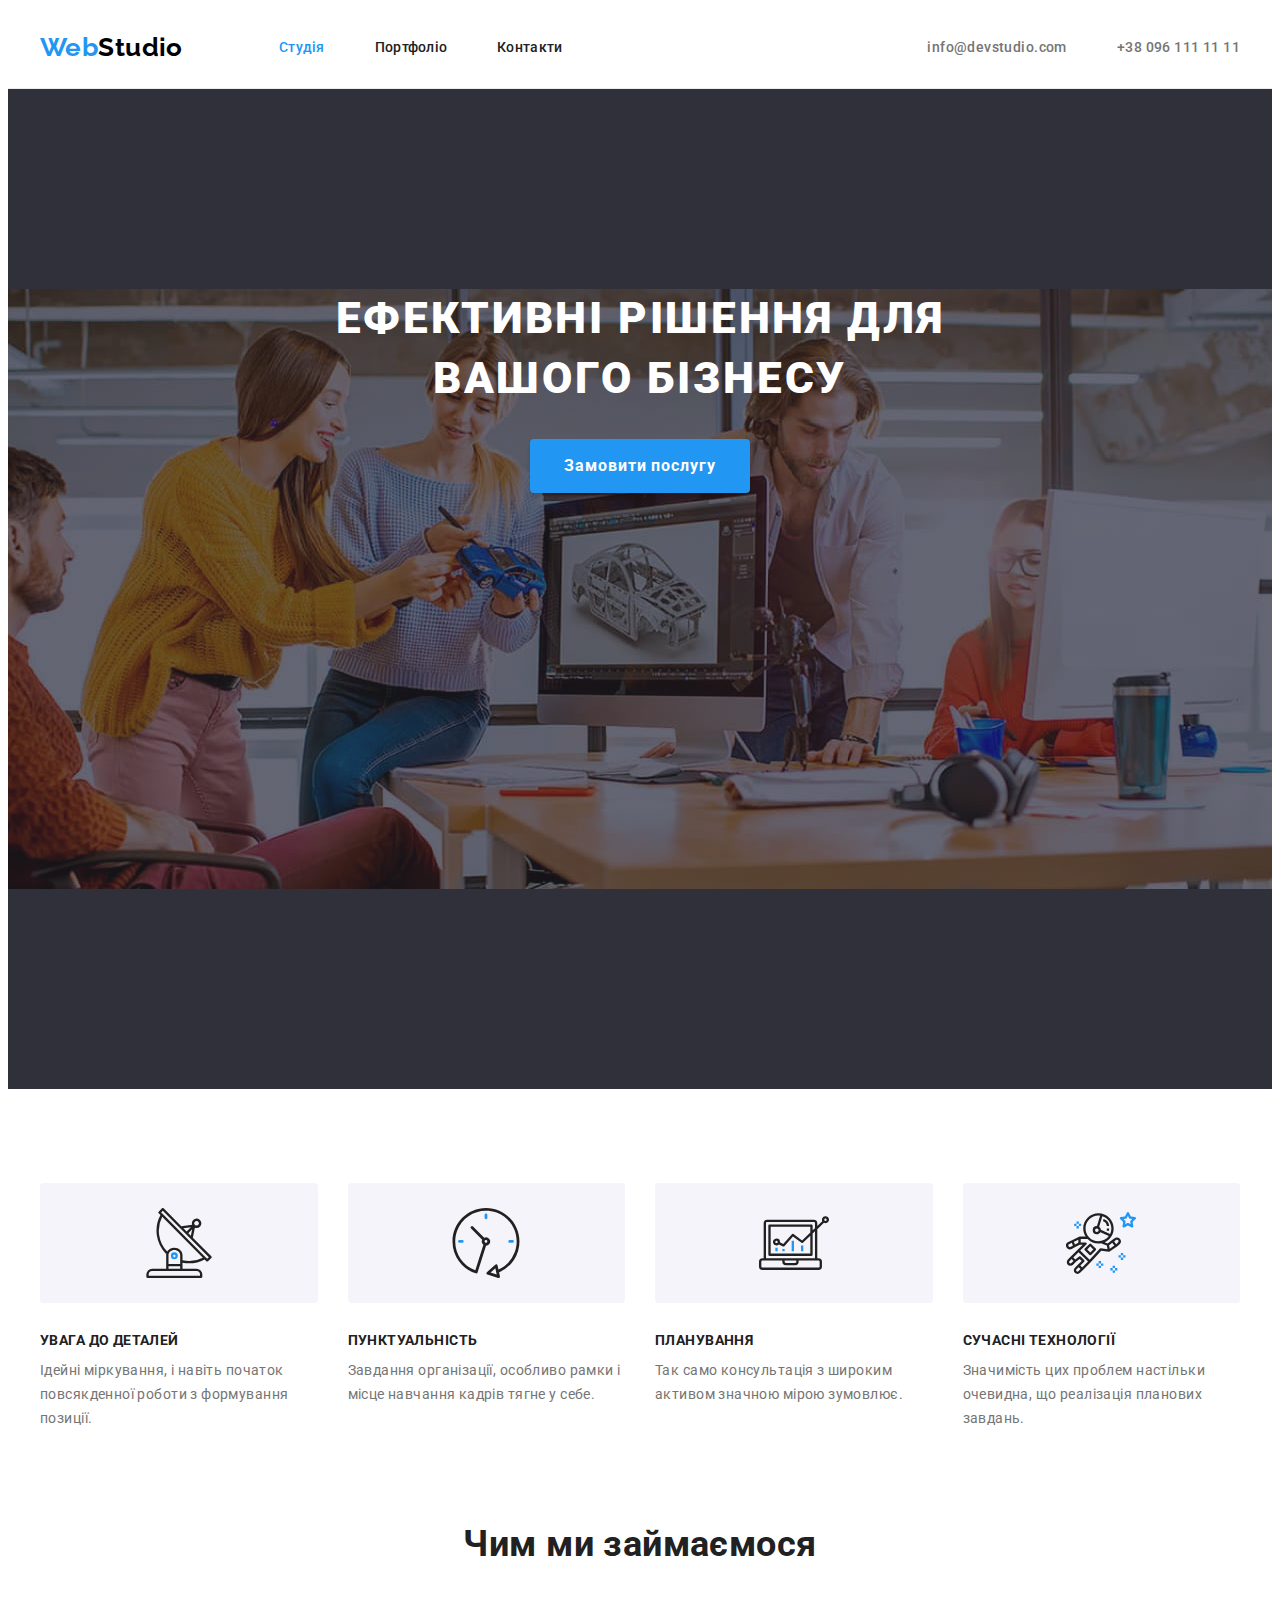
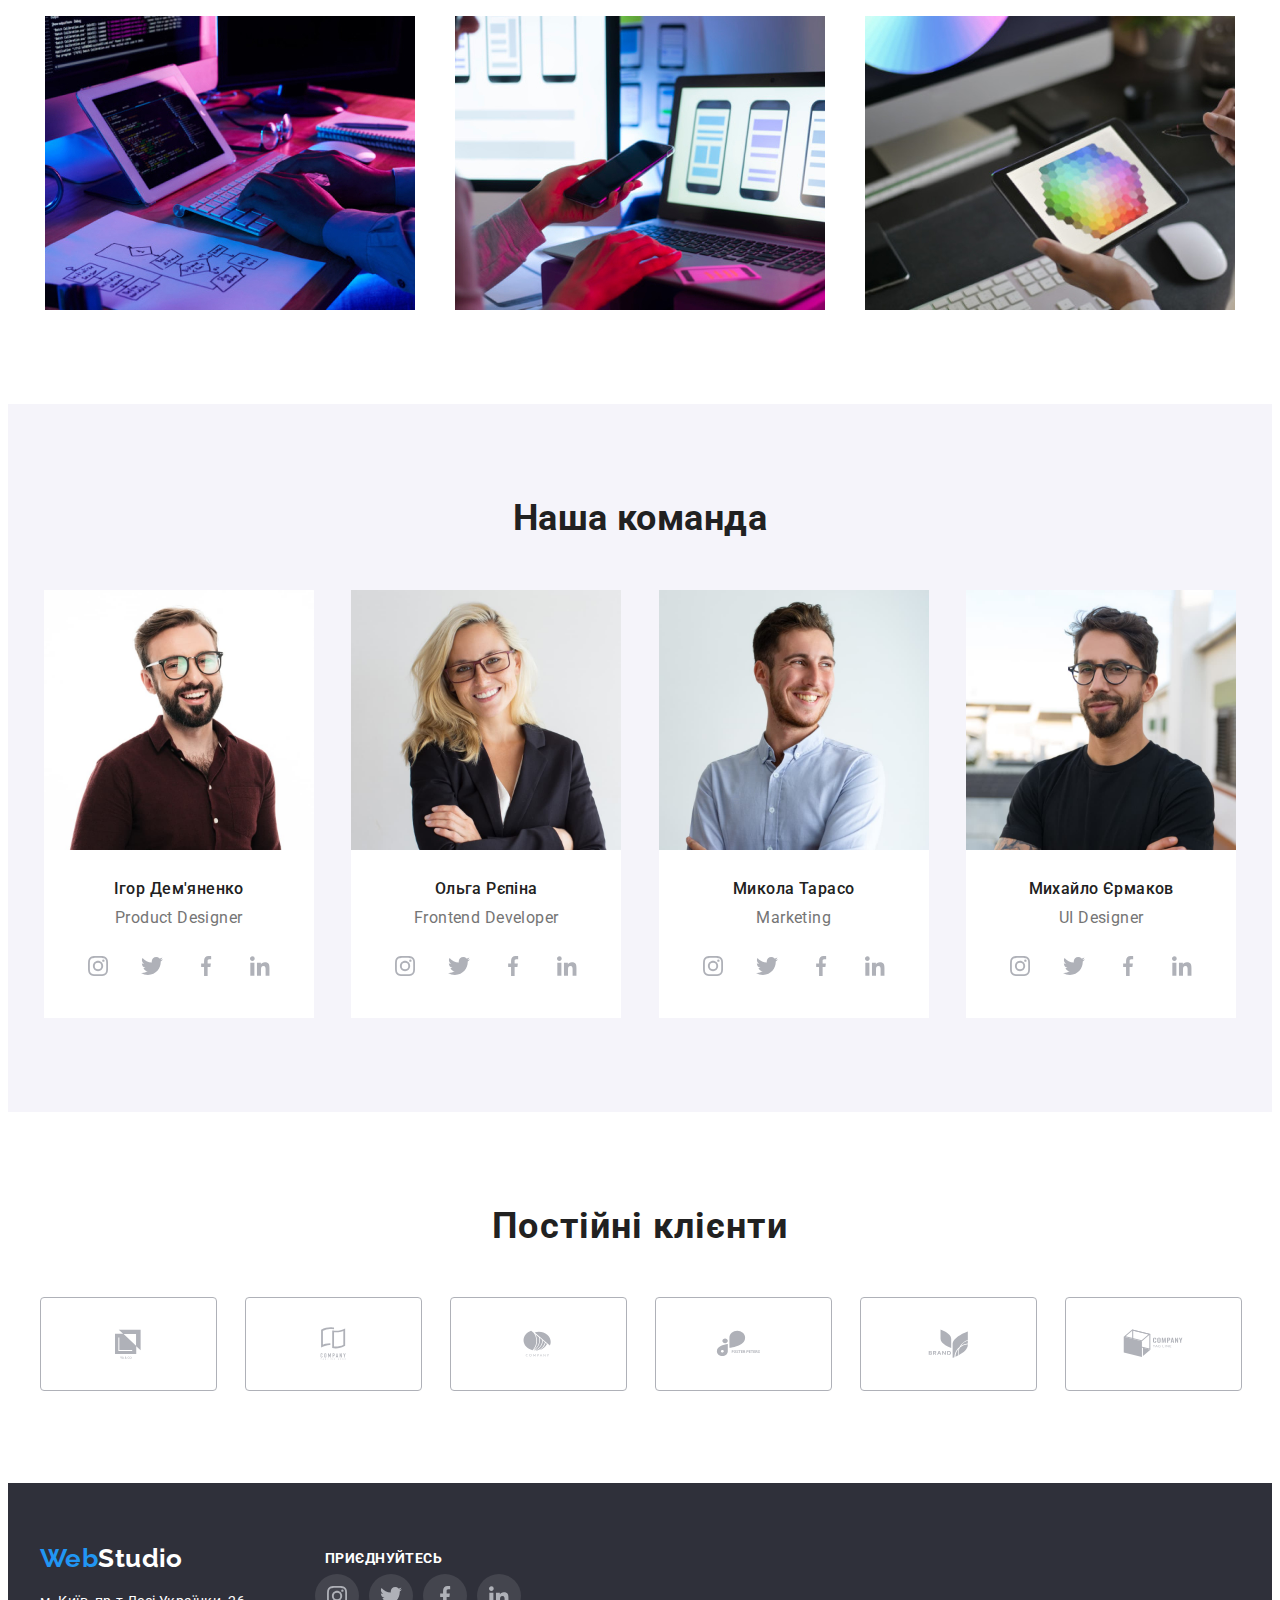
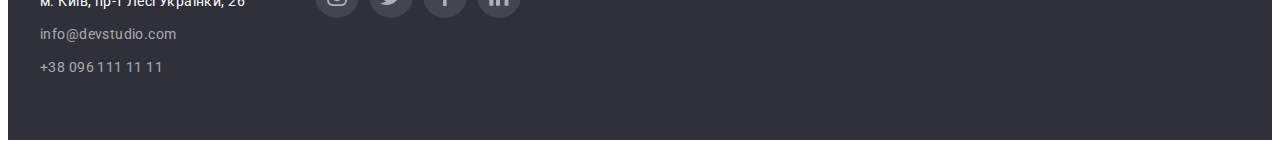
==== commit 2c95e81c: "footter olmost" ====
--- a/index.html
+++ b/index.html
@@ -247,15 +247,19 @@
     </main>
     <footer class="contacts-footer">
         <div class="container">
-        <a href="index.html" class="icon-logo"><span class="logo">Web</span><span class="logo-part-footer">Studio</span></a> 
-        <address class="address">
+          <div class="footer-box">
+        <a href="index.html" class="icon-logo-footer"><span class="logo">Web</span><span class="logo-part-footer">Studio</span></a>
+        <p class="footer-p">Приєднуйтесь</p>
+        </div>
+        <div class="address">
+            <div class="contacts-test">
         <ul class="contacts-list">
             <li class="list-link"><a class="contacts-plane" href="https://goo.gl/maps/SqAzoiXiVLqkwUcr9"
                 target="_blank" rel="noreferrer noopener">м. Київ, пр-т Лесі Українки, 26 </a>
             </li> 
              <li class="list-link"><a class="mail-footer" href="mailto:info@devstudio.com">info@devstudio.com</a></li>
              <li class="list-link"><a class="tel-footer" href="tel:+380981111111">+38 096 111 11 11</a></li>
-                </ul>
+              </ul>  
                <ul class="social-list-link-footer">
                     <li class="social-list-item"><a class="social-link-footer" href="https://www.instagram.com/" target="_blank" rel="noreferrer noopener">
                         <svg class="social-list-icon" width="20" height="20">
@@ -277,7 +281,9 @@
                             <use href="./images/icons.svg#icon-linkedin"></use>
                         </svg>                      
                     </a></li>
-        </ul>
+                </ul>
+                </div>
+           </div>
         </div>
     </address>
          </div>
--- a/css/styles.css
+++ b/css/styles.css
@@ -29,6 +29,7 @@
 }
 address {
   font-style: normal;
+ 
 }
 img {
   display: block;
@@ -245,8 +246,7 @@
 .specialty-list{
   width: calc((100% - 90px) / 4);
     margin-right: 30px;
-    /*display: flex;
-    flex-direction: column;*/
+    
   }
 /*------ Особливост -----*/
 .specialty-list::before{
@@ -402,25 +402,20 @@
 }
 
 /*------Footer----*/
-.address{
-  margin-top: 20px;
-}
+
 .contacts-footer{
   background-color: var(--hero-background);
   padding-top: 60px;
   padding-bottom: 60px;
 }
 .contacts-list{
-    list-style: none; 
+    list-style: none;
     display: flex;
-    flex-direction: column;
-    align-items: baseline;
-    margin: 70px;
-      
-     
-       
-      
-}
+    flex-wrap: wrap;
+    flex-direction:column ;
+              
+}
+
 .contacts-list :last-child{
   margin-bottom: 0;
 }
@@ -440,7 +435,7 @@
  font-style: normal;
  line-height: 1.71;
 color: var(--background-header);
-
+display: block;
 
 }
 .mail-footer,
@@ -570,17 +565,56 @@
   border-color: #2196F3;
   color: #2196F3;
 }
+
 .social-list-link-footer{
   list-style: none;
   display: flex;
-  justify-content: center;
   gap: 10px;
-  align-self: auto;
-    
-}
+  margin-left: 70px;
+ 
+  
+}
+.footer-box{
+   display: flex;
+flex-wrap: wrap;
+align-items: flex-end;
+justify-content: flex-start;
+align-items: center;
+
+
+  
+}
+.footer-p{
+  display: flex;
+  text-transform: uppercase;
+font-style: normal;
+font-weight: 700;
+font-size: 14px;
+line-height: 1.14px;
+letter-spacing: 0.03em;
+color: #FFFFFF;
+justify-content: flex-start;
+align-items: center;
+margin-left: 140px;
+
+}
+.icon-logo-footer{
+  color:var(--hover-color);
+  text-decoration: none;
+font-family: Raleway, sans-serif; 
+font-weight: 700;
+font-size: 26px;
+line-height: 1.2;
+display: inline-block;
+  width: 145px;
+ 
+}
+
 .contacts-test{
   display: flex;
-  align-items: baseline; 
+  align-items: baseline;
+  justify-content: start;
+ 
 }
 
 .social-link-footer{
@@ -591,7 +625,12 @@
   display: flex;
   align-items: center;
   justify-content: center;
-  color:#AFB1B8 ;
+  color:#AFB1B8 ; 
+}
+
+.social-link-footer :hover{
+  background-color: #2196F3;
+  color: #FFFFFF;
 }
 .social-list-icon{
   fill: currentColor;
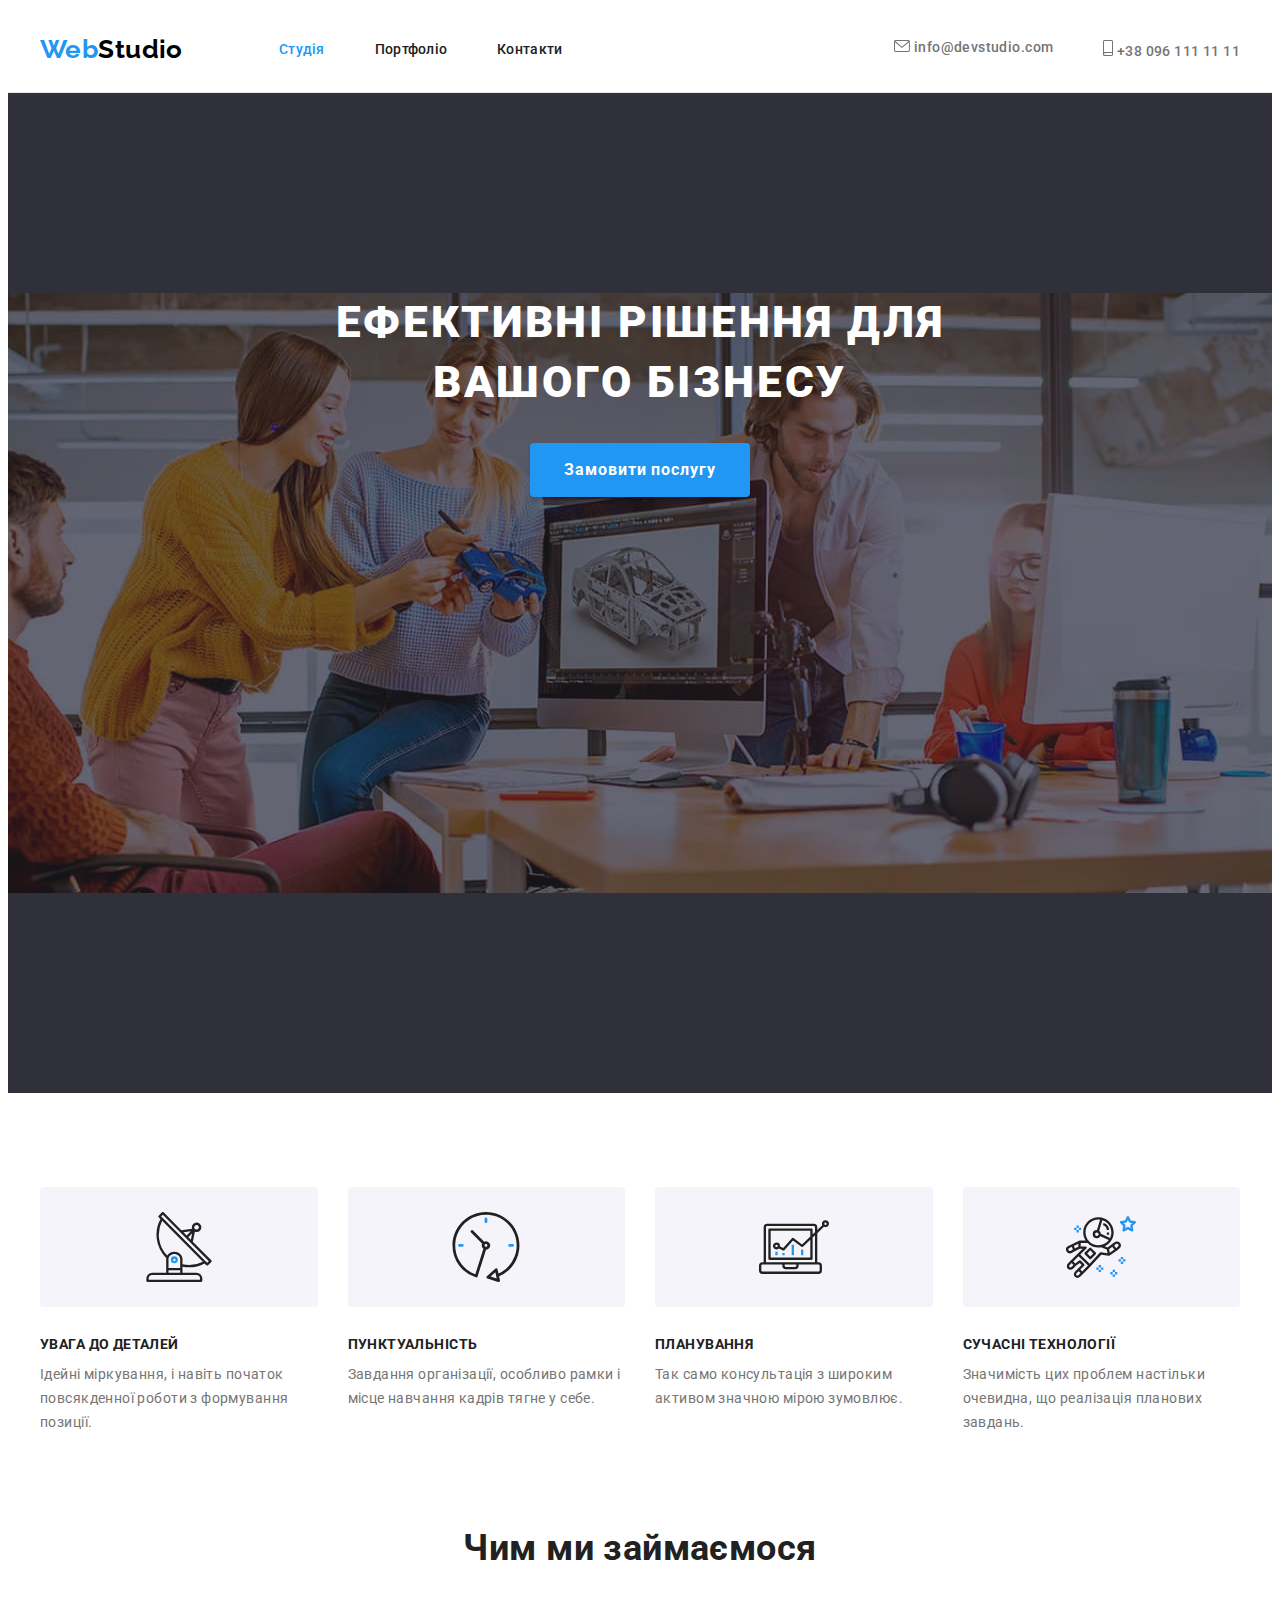
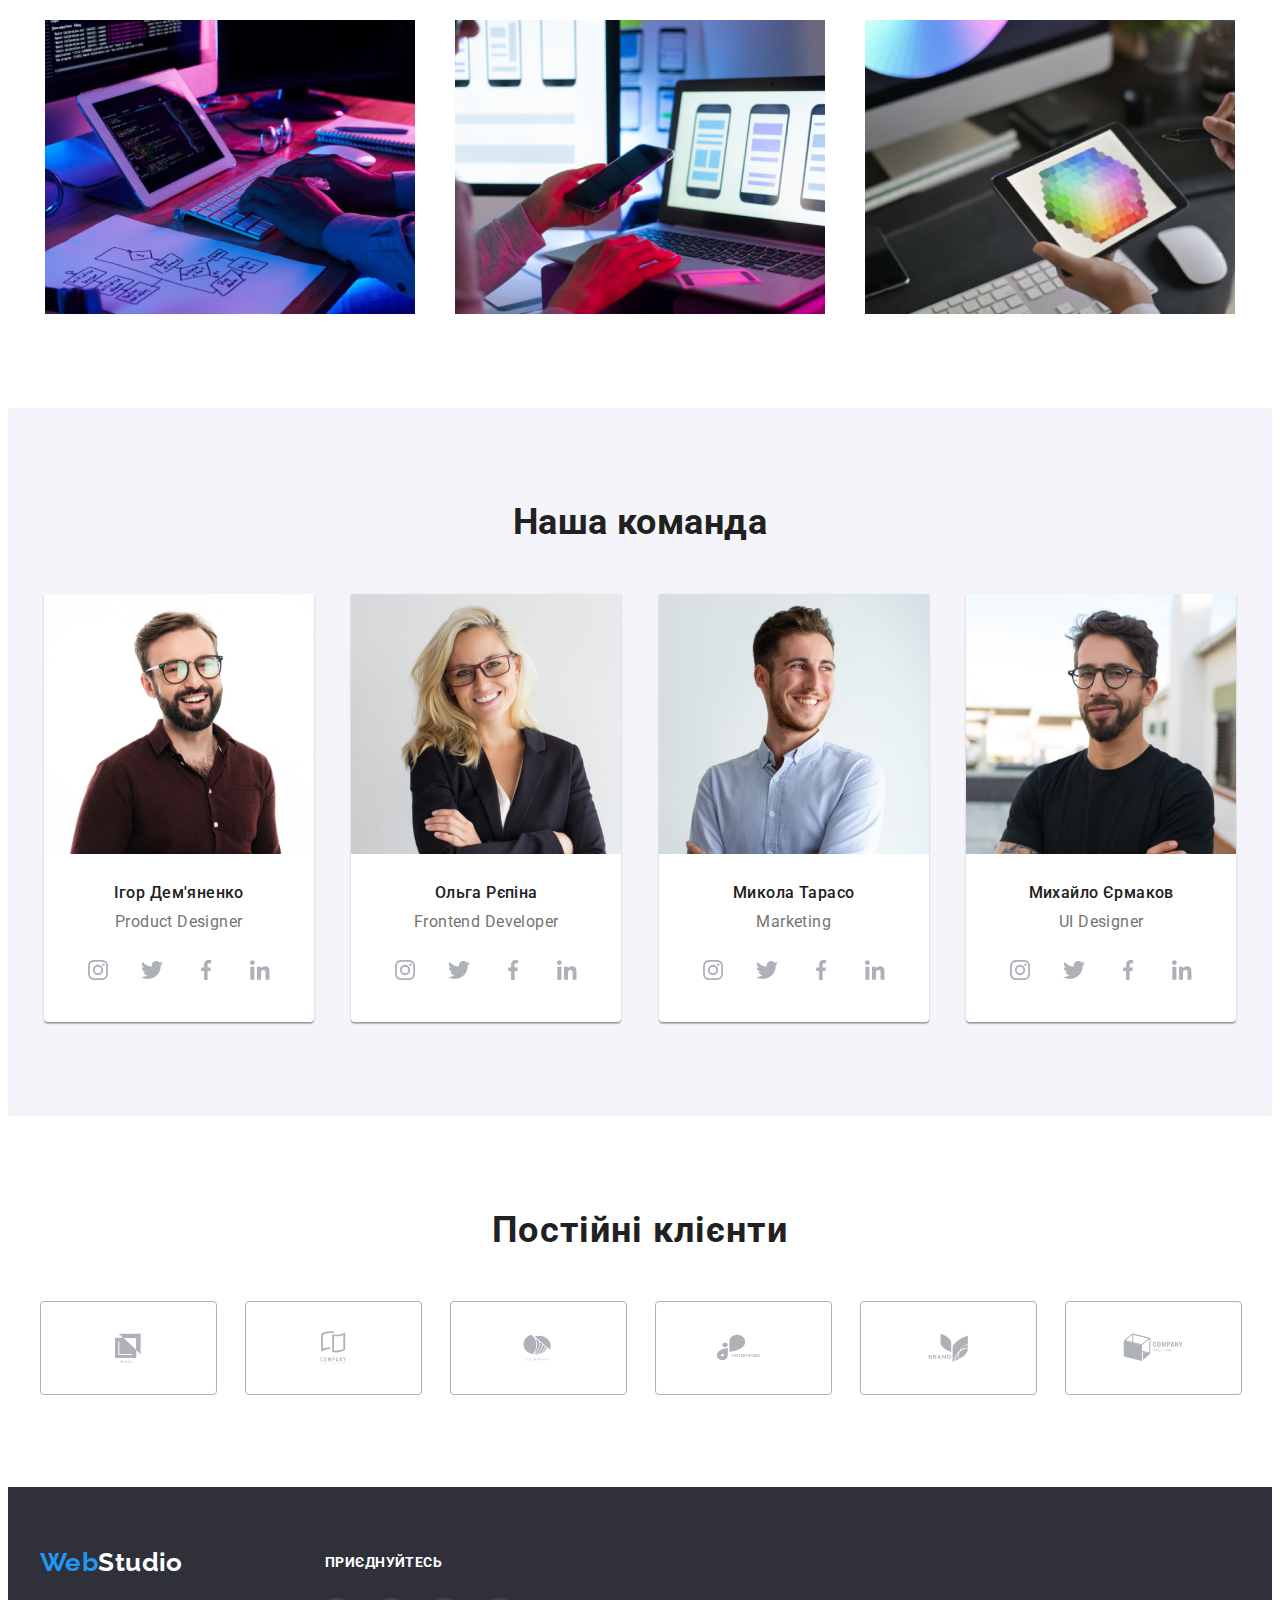
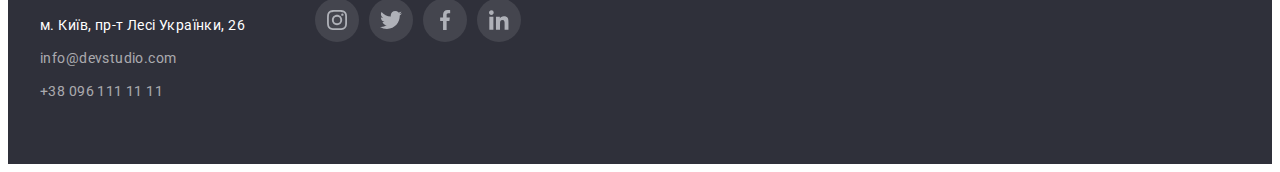
==== commit 521fd084: "maq;e" ====
--- a/index.html
+++ b/index.html
@@ -25,8 +25,17 @@
           </ul>
         </nav>
         <ul class="contacts">
-            <li><a class="mail" href="mailto:info@devstudio.com">info@devstudio.com</a></li>
-            <li><a class="tel" href="tel:+380981111111">+38 096 111 11 11</a></li>
+            <li><a class="mail" href="mailto:info@devstudio.com">
+                <svg class="icon-envelope" width="16" height="12">
+                    <use href="./images/icons.svg#icon-envelope"></use>
+                </svg>
+                info@devstudio.com</a></li>
+            <li><a class="tel" href="tel:+380981111111">
+                <svg class="icon-smartphone" width="10" height="16">
+                    <use href="./images/icons.svg#icon-smartphone"></use>
+                </svg>
+                 +38 096 111 11 11
+            </a></li>
         </ul>
     </div>
     </header>
@@ -147,7 +156,8 @@
                  alt="Фото пофіль Микола Тарасо" width="270">
                  <div class="retreat">
                 <h3 class="team-name">Микола Тарасо</h3>
-                <p lang="en" class="team-position">Marketing</p><ul class="social-list-link">
+                <p lang="en" class="team-position">Marketing</p>
+                <ul class="social-list-link">
                     <li class="social-list-item"><a class="social-link" href="https://www.instagram.com/" target="_blank" rel="noreferrer noopener">
                         <svg class="social-list-icon" width="20" height="20">
                             <use href="./images/icons.svg#icon-instagram"></use>
--- a/css/styles.css
+++ b/css/styles.css
@@ -157,7 +157,9 @@
   padding-top: 32px;
   padding-bottom: 32px;
 }
-
+.icon-envelope{
+  fill: currentColor;
+}
   
  
 .tel{
@@ -169,7 +171,9 @@
   padding-top: 32px;
   padding-bottom: 32px;
   }
-
+.icon-smartphone{
+  fill: currentColor;
+}
 .contacts :hover,
 .contacts :focus{
   color: var(--hover-color);
@@ -329,6 +333,8 @@
 .team-members{
  background-color: var(--background-header);
  text-align: center;
+ box-shadow: 0px 1px 3px rgba(0, 0, 0, 0.12), 0px 1px 1px rgba(0, 0, 0, 0.14), 0px 2px 1px rgba(0, 0, 0, 0.2);
+border-radius: 0px 0px 4px 4px;
 }
 .team-title {
   font-weight: 700;
@@ -503,12 +509,26 @@
 margin-top: 50px;
 }
 
+.portfol-link{
+  display: block;
+  text-decoration: none;
+}
+
+
+.portfol-link :hover,
+.portfol-link :focus{
+box-shadow: 0px 1px 1px rgba(0, 0, 0, 0.12),
+ 0px 4px 4px
+ rgba(0, 0, 0, 0.06),
+ 1px 4px 6px rgba(0, 0, 0, 0.16);
+}
+
 .portfol-title{
 font-weight: 700;
 font-size: 18px;
 line-height: 2;
 letter-spacing: 0.06em;
-
+color: var(--h-color);
 
 }
 .portfol-txt{
@@ -561,7 +581,8 @@
 .client-lis-icon{
   fill:currentColor;
 }
-.client-link:hover{
+.client-link:hover,
+.client-link:focus{
   border-color: #2196F3;
   color: #2196F3;
 }
@@ -571,7 +592,7 @@
   display: flex;
   gap: 10px;
   margin-left: 70px;
- 
+
   
 }
 .footer-box{
@@ -614,7 +635,7 @@
   display: flex;
   align-items: baseline;
   justify-content: start;
- 
+  margin-top: 20px;
 }
 
 .social-link-footer{
@@ -628,16 +649,13 @@
   color:#AFB1B8 ; 
 }
 
-.social-link-footer :hover{
+.social-list-icon{
+  fill: currentColor;
+}
+
+.social-list-link-footer :hover,
+.social-list-link-footer :focus{
   background-color: #2196F3;
   color: #FFFFFF;
 }
-.social-list-icon{
-  fill: currentColor;
-}
-
-.social-list-link :hover,
-.social-list-link :focus{
-  background-color: #2196F3;
-  color: #FFFFFF;
-}
+
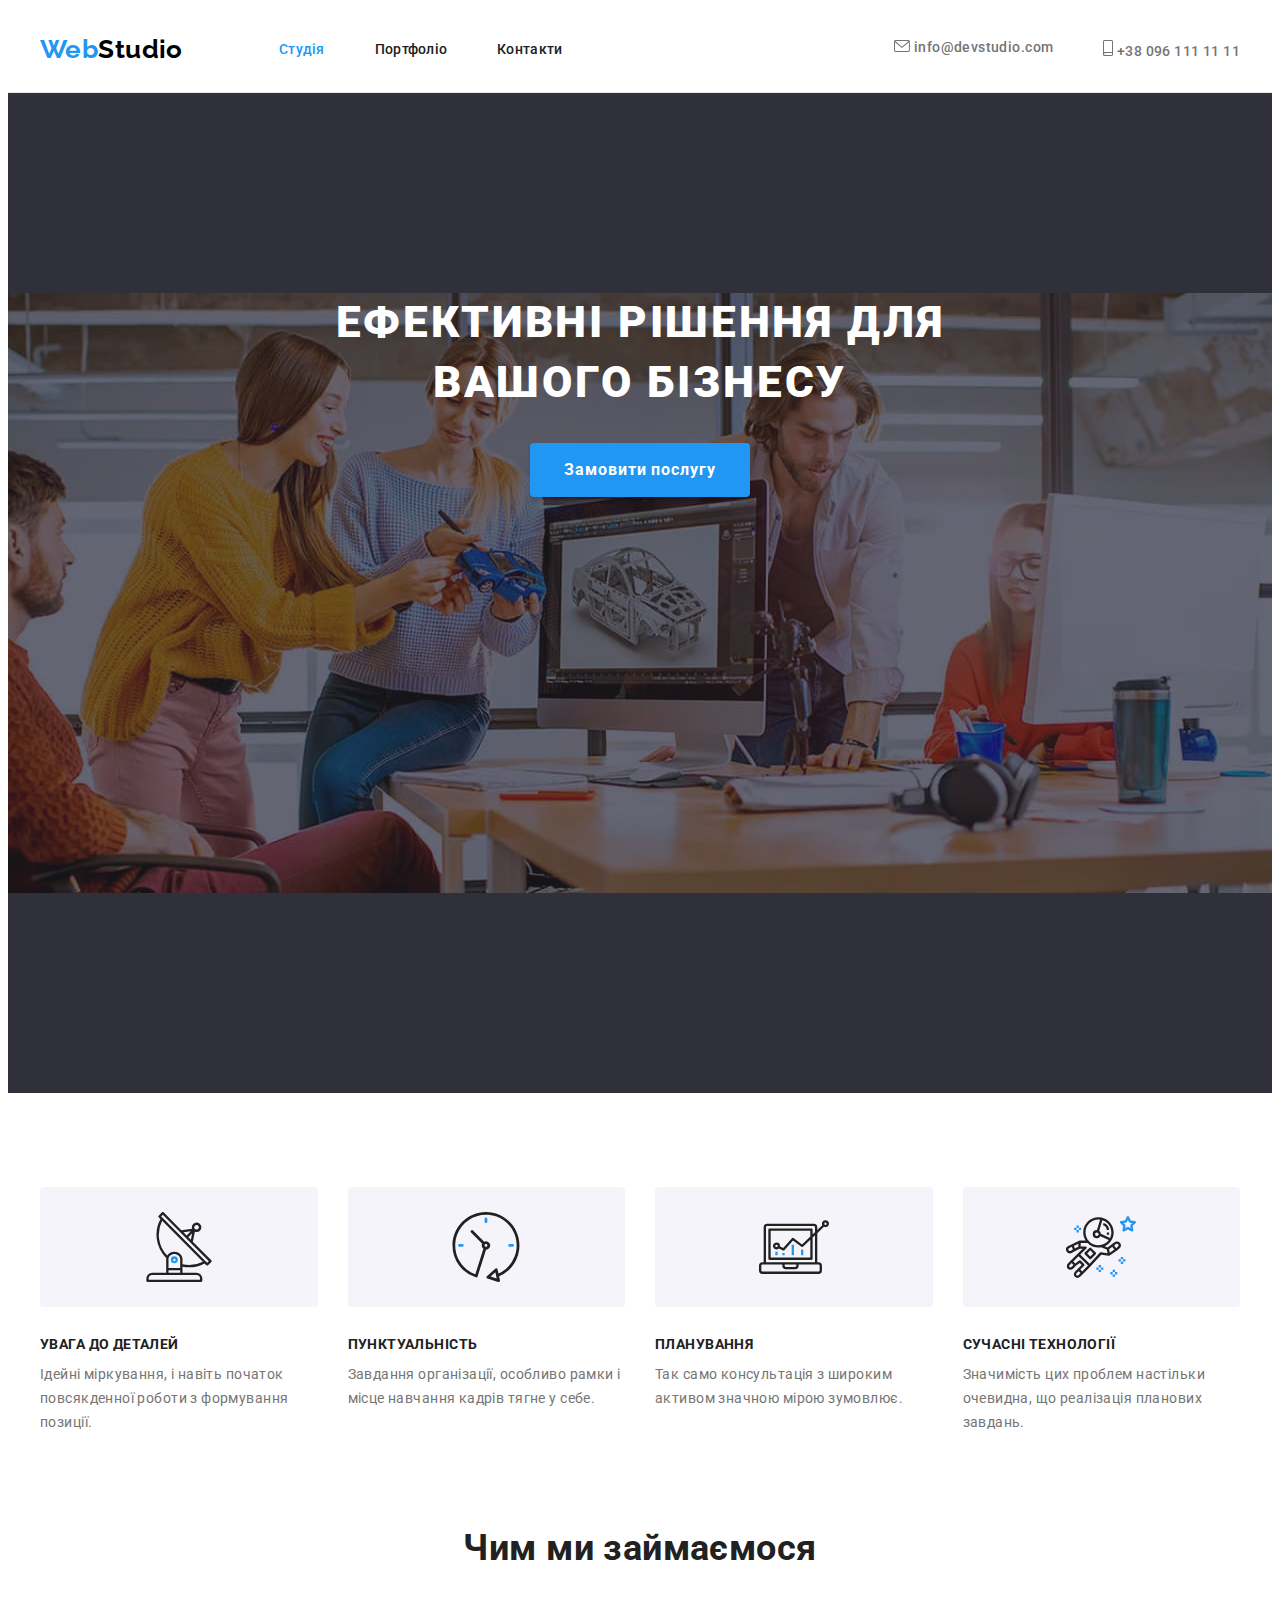
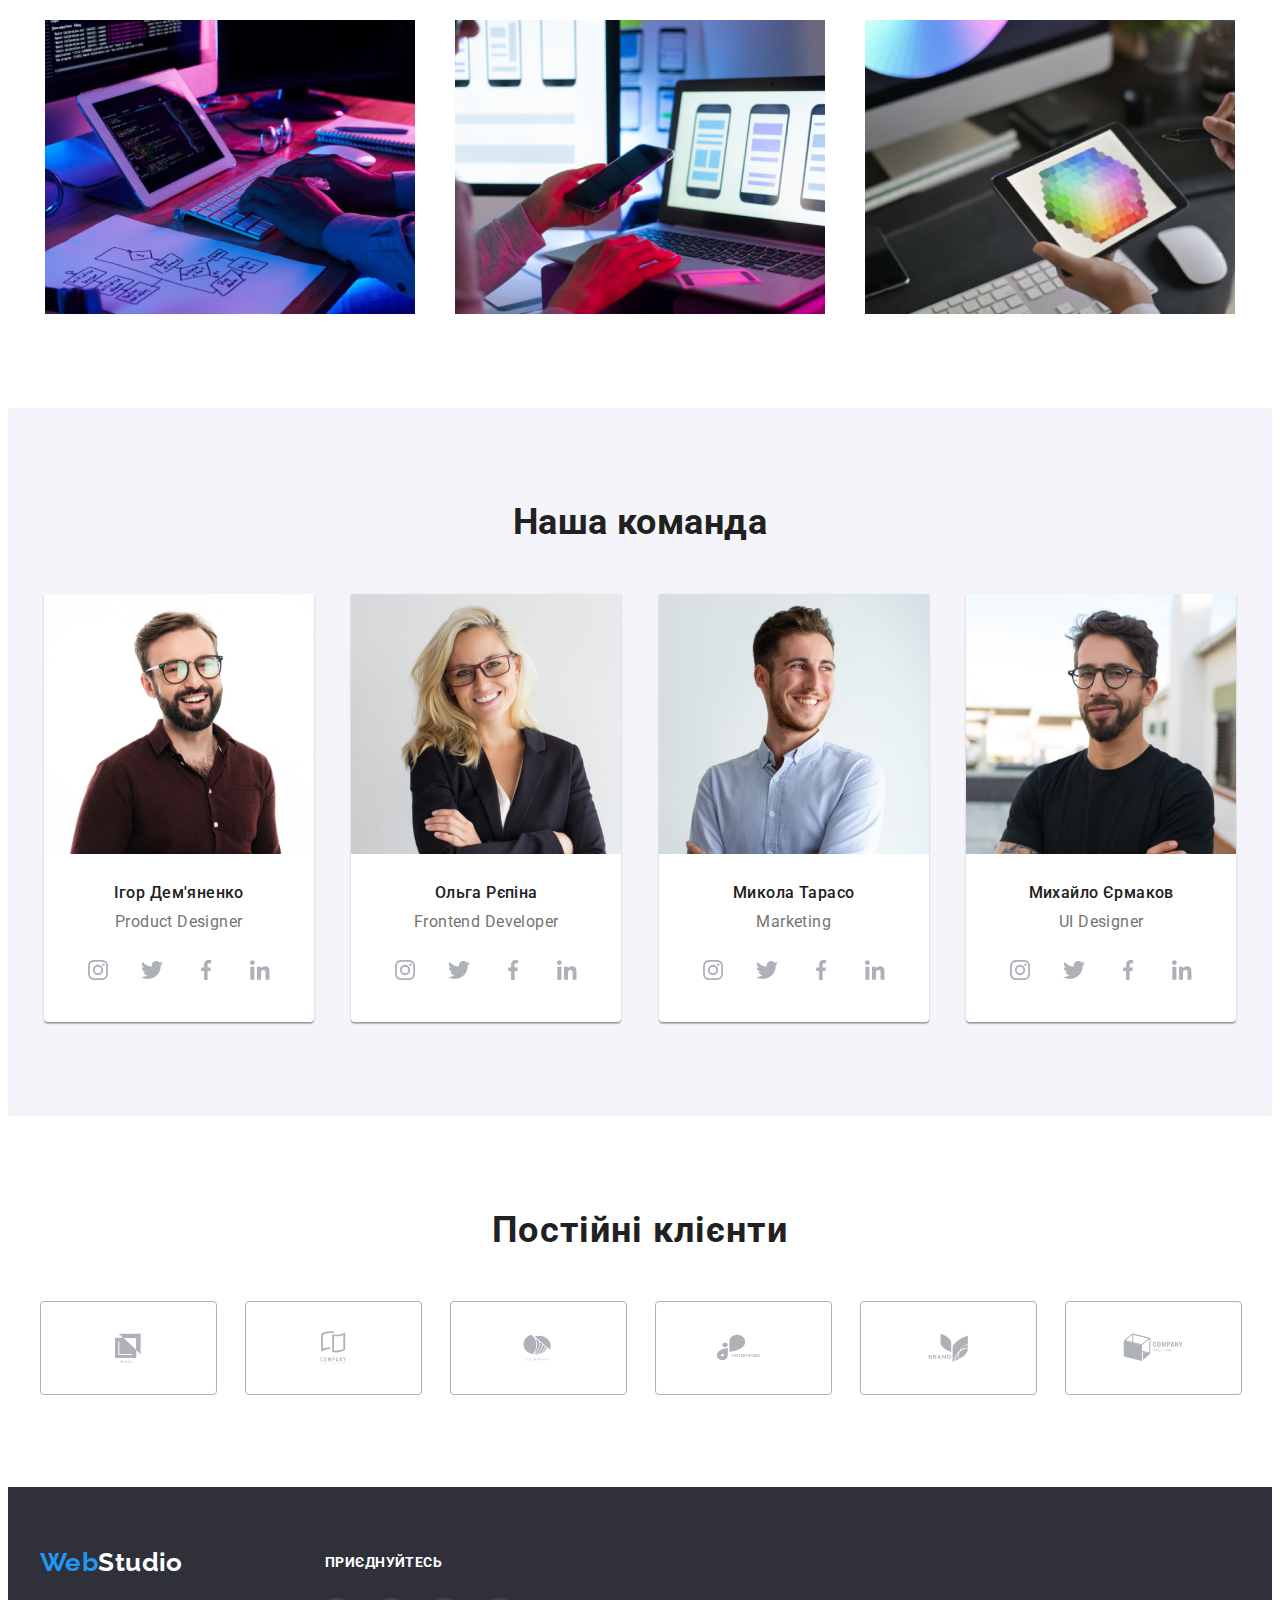
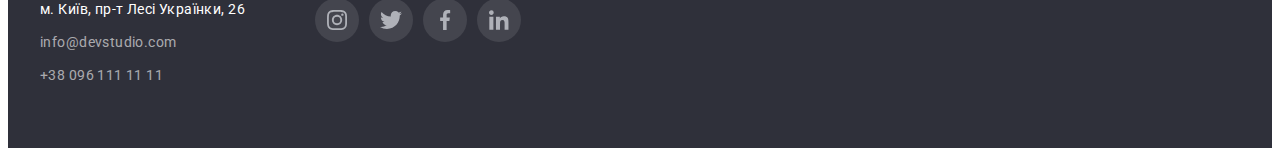
==== commit e64d3029: "very vell" ====
--- a/index.html
+++ b/index.html
@@ -1,305 +1,302 @@
-<!DOCTYPE html>
-<html lang="uk">
-<head>
-    <meta charset="UTF-8">
-    <meta http-equiv="X-UA-Compatible" content="IE=edge">
-    <meta name="viewport" content="width=device-width, initial-scale=1.0">
-    <title>Студія</title>
+    <!DOCTYPE html>
+    <html lang="uk">
+    <head>
+        <meta charset="UTF-8">
+        <meta http-equiv="X-UA-Compatible" content="IE=edge">
+        <meta name="viewport" content="width=device-width, initial-scale=1.0">
+        <title>Студія</title>
 
-    <link rel="preconnect" href="https://fonts.googleapis.com">
-<link rel="preconnect" href="https://fonts.gstatic.com" crossorigin>
-<link href="https://fonts.googleapis.com/css2?family=Raleway:wght@700&семья=Oleo+Script:wght@400;700&family=Roboto:wght@400;500;700;900&display=swap" rel="stylesheet">
-<link rel="stylesheet" href="https://cdnjs.cloudflare.com/ajax/libs/modern-normalize/1.1.0/modern-normalize.min.css" integrity="sha512-wpPYUAdjBVSE4KJnH1VR1HeZfpl1ub8YT/NKx4PuQ5NmX2tKuGu6U/JRp5y+Y8XG2tV+wKQpNHVUX03MfMFn9Q==" crossorigin="anonymous" referrerpolicy="no-referrer">
-<link rel="stylesheet" href="./css/styles.css">
-</head>
-<body>
-    <!--шапка сайту-->
-    <header class="page-header">
-        <div class="container header-container"> 
-        <nav class="nav">
-        <a href="index.html" class="icon-logo"><span class="logo">Web</span><span class="logo-part">Studio</span></a>
-           <ul class="nav-list">
-                <li class="nav-item"><a class="nav-link current" href="index.html">Студія</a></li>
-                <li class="nav-item"><a class="nav-link" href="portfolio.html">Портфоліо</a></li>
-                <li class="nav-item"><a class="nav-link" href="#">Контакти</a></li>
-          </ul>
-        </nav>
-        <ul class="contacts">
-            <li><a class="mail" href="mailto:info@devstudio.com">
-                <svg class="icon-envelope" width="16" height="12">
-                    <use href="./images/icons.svg#icon-envelope"></use>
-                </svg>
-                info@devstudio.com</a></li>
-            <li><a class="tel" href="tel:+380981111111">
-                <svg class="icon-smartphone" width="10" height="16">
-                    <use href="./images/icons.svg#icon-smartphone"></use>
-                </svg>
-                 +38 096 111 11 11
-            </a></li>
-        </ul>
-    </div>
-    </header>
-    <main><!-- маін-->
-    <!--думаю тут буде якийсь банер чи малюнок-->
-       
-    <section class="hero-section overlay"> 
+        <link rel="preconnect" href="https://fonts.googleapis.com">
+    <link rel="preconnect" href="https://fonts.gstatic.com" crossorigin>
+    <link href="https://fonts.googleapis.com/css2?family=Raleway:wght@700&семья=Oleo+Script:wght@400;700&family=Roboto:wght@400;500;700;900&display=swap" rel="stylesheet">
+    <link rel="stylesheet" href="https://cdnjs.cloudflare.com/ajax/libs/modern-normalize/1.1.0/modern-normalize.min.css" integrity="sha512-wpPYUAdjBVSE4KJnH1VR1HeZfpl1ub8YT/NKx4PuQ5NmX2tKuGu6U/JRp5y+Y8XG2tV+wKQpNHVUX03MfMFn9Q==" crossorigin="anonymous" referrerpolicy="no-referrer">
+    <link rel="stylesheet" href="./css/styles.css">
+    </head>
+    <body>
+        <!--шапка сайту-->
+        <header class="page-header">
+            <div class="container header-container"> 
+            <nav class="nav">
+            <a href="index.html" class="icon-logo"><span class="logo">Web</span><span class="logo-part">Studio</span></a>
+            <ul class="nav-list">
+                    <li class="nav-item"><a class="nav-link current" href="index.html">Студія</a></li>
+                    <li class="nav-item"><a class="nav-link" href="portfolio.html">Портфоліо</a></li>
+                    <li class="nav-item"><a class="nav-link" href="#">Контакти</a></li>
+            </ul>
+            </nav>
+            <ul class="contacts">
+                <li><a class="mail" href="mailto:info@devstudio.com">
+                    <svg class="icon-envelope" width="16" height="12">
+                        <use href="./images/icons.svg#icon-envelope"></use>
+                    </svg>
+                    info@devstudio.com</a></li>
+                <li><a class="tel" href="tel:+380981111111">
+                    <svg class="icon-smartphone" width="10" height="16">
+                        <use href="./images/icons.svg#icon-smartphone"></use>
+                    </svg>
+                    +38 096 111 11 11
+                </a></li>
+            </ul>
+        </div>
+        </header>
+        <main><!-- маін-->
+        <!--думаю тут буде якийсь банер чи малюнок-->
         
-             <div class="header container">   
-            <h1 class="hero-title">Ефективні рішення для вашого бізнесу</h1>
-            <button class="button" type="button">Замовити послугу</button>
+        <section class="hero-section overlay"> 
             
-            </div>
-        </section>  
-    <section class="features"><!--Особливості тут явно має бути заголовок-->
-       <div class="container">
-            <h2 class="visually-hidden">Особливості</h2> <!--тут явно має бути заголовок-->
-            <ul class="features-list special">
-                <li class="specialty-list icon-antenna">
-                    <h3 class="specialty">Увага до деталей</h3>
-                    <p class="specialty-text">Ідейні міркування, і навіть початок повсякденної роботи з формування позиції.</p>
-                </li>
-                <li class="specialty-list icon-clock"><h3 class="specialty">Пунктуальність</h3>
-                <p class="specialty-text">Завдання організації, особливо рамки і місце навчання кадрів тягне у себе.</p>
+                <div class="header container">   
+                <h1 class="hero-title">Ефективні рішення для вашого бізнесу</h1>
+                <button class="button" type="button">Замовити послугу</button>
+                
+                </div>
+            </section>  
+        <section class="features"><!--Особливості тут явно має бути заголовок-->
+        <div class="container">
+                <h2 class="visually-hidden">Особливості</h2> <!--тут явно має бути заголовок-->
+                <ul class="features-list special">
+                    <li class="specialty-list icon-antenna">
+                        <h3 class="specialty">Увага до деталей</h3>
+                        <p class="specialty-text">Ідейні міркування, і навіть початок повсякденної роботи з формування позиції.</p>
+                    </li>
+                    <li class="specialty-list icon-clock"><h3 class="specialty">Пунктуальність</h3>
+                    <p class="specialty-text">Завдання організації, особливо рамки і місце навчання кадрів тягне у себе.</p>
+                </li>
+                    <li class="specialty-list icon-diagram"><h3 class="specialty">Планування</h3>
+                    <p class="specialty-text">Так само консультація з широким активом значною мірою зумовлює.</p>
+                </li>
+                    <li class="specialty-list icon-astronaut"><h3 class="specialty">Сучасні технології</h3>
+                        <p class="specialty-text">Значимість цих проблем настільки очевидна, що реалізація планових завдань.</p>
+                    </li>
+                </ul>
+        </div>
+        </section>
+        <section class="work"><h2 class="work-title">Чим ми займаємося</h2> 
+            <div class="container">
+            <ul class="work-list">
+                <li class="work-pick">
+                    <img src="./images/oldpc.jpg" 
+                    alt="білий монітор та клавіатура на столі" width="370">
+                </li>
+                <li class="work-pick">
+                    <img src="./images/book.jpg"
+                    alt="людина тримає смртфон в руці та працює за ноутбуком" width="370"> 
+                </li>
+                <li class="work-pick">
+                    <img src="./images/tablet.jpg"
+                    alt="рука тримає включений планшет" width="370">
+                </li>
+            </ul>
+        </div>
+    </section><!--наша команда-->
+        <section class="team"><h2 class="team-title">Наша команда</h2>
+            <div class="container">
+            <ul class="team-list special">
+                <li class="team-members">
+                    <img src="./images/productdesigner.jpg" 
+                    alt="Фото пофіль Ігор Дем'яненко" width="270">
+                    <div class="retreat">
+                    <h3 class="team-name">Ігор Дем'яненко</h3>
+                    <p lang="en" class="team-position">Product Designer</p>
+                    <ul class="social-list-link">
+                        <li class="social-list-item"><a class="social-link" href="https://www.instagram.com/" target="_blank" rel="noreferrer noopener">
+                            <svg class="social-list-icon" width="20" height="20">
+                                <use href="./images/icons.svg#icon-instagram"></use>
+                            </svg>
+                        </a></li>
+                        <li class="social-list-item"><a class="social-link" href="" target="_blank" rel="noreferrer noopener">
+                            <svg class="social-list-icon" width="22" height="40">
+                                <use href="./images/icons.svg#icon-twitter"></use>
+                            </svg>
+                        </a></li>
+                        <li class="social-list-item"><a class="social-link" href="" target="_blank" rel="noreferrer noopener">
+                            <svg class="social-list-icon" width="20" height="40">
+                                <use href="./images/icons.svg#icon-facebook"></use>
+                            </svg>                            
+                        </a></li>
+                        <li class="social-list-item"><a class="social-link" href="" target="_blank" rel="noreferrer noopener">
+                            <svg class="social-list-icon"  width="19.68" height="20">
+                                <use href="./images/icons.svg#icon-linkedin"></use>
+                            </svg>                      
+                        </a></li>
+                    </ul>
+                    </div>
+                </li>
+                <li class="team-members">
+                    <img src="./images/frontenddeveloper.jpg"
+                    alt="Фото пофіль Ольга Рєпіна" width="270">
+                    <div class="retreat">
+                    <h3 class="team-name">Ольга Рєпіна</h3>
+                    <p lang="en" class="team-position">Frontend Developer</p>
+                    <ul class="social-list-link">
+                        <li class="social-list-item"><a class="social-link" href="https://www.instagram.com/" target="_blank" rel="noreferrer noopener">
+                            <svg class="social-list-icon" width="20" height="20">
+                                <use href="./images/icons.svg#icon-instagram"></use>
+                            </svg>
+                        </a></li>
+                        <li class="social-list-item"><a class="social-link" href="" target="_blank" rel="noreferrer noopener">
+                            <svg class="social-list-icon" width="22" height="40">
+                                <use href="./images/icons.svg#icon-twitter"></use>
+                            </svg>
+                        </a></li>
+                        <li class="social-list-item"><a class="social-link" href="" target="_blank" rel="noreferrer noopener">
+                            <svg class="social-list-icon" width="20" height="40">
+                                <use href="./images/icons.svg#icon-facebook"></use>
+                            </svg>                            
+                        </a></li>
+                        <li class="social-list-item"><a class="social-link" href="" target="_blank" rel="noreferrer noopener">
+                            <svg class="social-list-icon"  width="19.68" height="20">
+                                <use href="./images/icons.svg#icon-linkedin"></use>
+                            </svg>                      
+                        </a></li>
+                    </ul>
+                    </div>
+                </li>
+                <li class="team-members">
+                    <img src="./images/marketing.jpg"
+                    alt="Фото пофіль Микола Тарасо" width="270">
+                    <div class="retreat">
+                    <h3 class="team-name">Микола Тарасо</h3>
+                    <p lang="en" class="team-position">Marketing</p>
+                    <ul class="social-list-link">
+                        <li class="social-list-item"><a class="social-link" href="https://www.instagram.com/" target="_blank" rel="noreferrer noopener">
+                            <svg class="social-list-icon" width="20" height="20">
+                                <use href="./images/icons.svg#icon-instagram"></use>
+                            </svg>
+                        </a></li>
+                        <li class="social-list-item"><a class="social-link" href="" target="_blank" rel="noreferrer noopener">
+                            <svg class="social-list-icon" width="22" height="40">
+                                <use href="./images/icons.svg#icon-twitter"></use>
+                            </svg>
+                        </a></li>
+                        <li class="social-list-item"><a class="social-link" href="" target="_blank" rel="noreferrer noopener">
+                            <svg class="social-list-icon" width="20" height="40">
+                                <use href="./images/icons.svg#icon-facebook"></use>
+                            </svg>                            
+                        </a></li>
+                        <li class="social-list-item"><a class="social-link" href="" target="_blank" rel="noreferrer noopener">
+                            <svg class="social-list-icon"  width="19.68" height="20">
+                                <use href="./images/icons.svg#icon-linkedin"></use>
+                            </svg>                      
+                        </a></li>
+                    </ul>
+                    </div>
             </li>
-                <li class="specialty-list icon-diagram"><h3 class="specialty">Планування</h3>
-                <p class="specialty-text">Так само консультація з широким активом значною мірою зумовлює.</p>
-            </li>
-                <li class="specialty-list icon-astronaut"><h3 class="specialty">Сучасні технології</h3>
-                    <p class="specialty-text">Значимість цих проблем настільки очевидна, що реалізація планових завдань.</p>
-                </li>
-            </ul>
-       </div>
-    </section>
-    <section class="work"><h2 class="work-title">Чим ми займаємося</h2> 
-        <div class="container">
-        <ul class="work-list">
-            <li class="work-pick">
-                <img src="./images/oldpc.jpg" 
-                alt="білий монітор та клавіатура на столі" width="370">
-            </li>
-            <li class="work-pick">
-                 <img src="./images/book.jpg"
-                  alt="людина тримає смртфон в руці та працює за ноутбуком" width="370"> 
-            </li>
-            <li class="work-pick">
-                <img src="./images/tablet.jpg"
-                 alt="рука тримає включений планшет" width="370">
-            </li>
-        </ul>
-    </div>
- </section><!--наша команда-->
-    <section class="team"><h2 class="team-title">Наша команда</h2>
-        <div class="container">
-        <ul class="team-list special">
-            <li class="team-members">
-                <img src="./images/productdesigner.jpg" 
-                alt="Фото пофіль Ігор Дем'яненко" width="270">
-                <div class="retreat">
-                <h3 class="team-name">Ігор Дем'яненко</h3>
-                <p lang="en" class="team-position">Product Designer</p>
-                <ul class="social-list-link">
-                    <li class="social-list-item"><a class="social-link" href="https://www.instagram.com/" target="_blank" rel="noreferrer noopener">
-                        <svg class="social-list-icon" width="20" height="20">
-                            <use href="./images/icons.svg#icon-instagram"></use>
+                <li class="team-members">
+                    <img src="./images/uidesigner.jpg" 
+                    alt="Фото пофіль Михайло Єрмаков" width="270">
+                    <div class="retreat">
+                    <h3 class="team-name">Михайло Єрмаков</h3>
+                    <p lang="en" class="team-position">UI Designer</p>
+                    <ul class="social-list-link">
+                        <li class="social-list-item"><a class="social-link" href="https://www.instagram.com/" target="_blank" rel="noreferrer noopener">
+                            <svg class="social-list-icon" width="20" height="20">
+                                <use href="./images/icons.svg#icon-instagram"></use>
+                            </svg>
+                        </a></li>
+                        <li class="social-list-item"><a class="social-link" href="" target="_blank" rel="noreferrer noopener">
+                            <svg class="social-list-icon" width="22" height="40">
+                                <use href="./images/icons.svg#icon-twitter"></use>
+                            </svg>
+                        </a></li>
+                        <li class="social-list-item"><a class="social-link" href="" target="_blank" rel="noreferrer noopener">
+                            <svg class="social-list-icon" width="20" height="40">
+                                <use href="./images/icons.svg#icon-facebook"></use>
+                            </svg>                            
+                        </a></li>
+                        <li class="social-list-item"><a class="social-link" href="" target="_blank" rel="noreferrer noopener">
+                            <svg class="social-list-icon"  width="19.68" height="20">
+                                <use href="./images/icons.svg#icon-linkedin"></use>
+                            </svg>                      
+                        </a></li>
+                    </ul>
+                    </div>
+                </li>
+            </ul>
+            </div>
+        </section>
+        <section class="client">
+            <div class="container">
+            <h2 class="client-title">Постійні клієнти</h2>
+            <ul class="client-item">
+                <li class="client-list"><a class="client-link" href="#"  target="_blank" rel="noreferrer noopener">
+                
+                    <svg class="client-lis-icon" width="106" height="60">
+                        <use href="./images/icons.svg#icon-Client-1"></use>
+                    </svg>
+                    
+                </a></li>
+                <li class="client-list"><a class="client-link" href="#" target="_blank" rel="noreferrer noopener">
+                    <svg class="client-lis-icon" width="106" height="60">
+                        <use href="./images/icons.svg#icon-Client-2"></use>
+                    </svg>
+                </a></li>
+                    <li class="client-list"><a class="client-link" href="#" target="_blank" rel="noreferrer noopener">
+
+                        <svg class="client-lis-icon" width="106" height="60">
+                            <use href="./images/icons.svg#icon-Client-3"></use>
                         </svg>
                     </a></li>
-                    <li class="social-list-item"><a class="social-link" href="" target="_blank" rel="noreferrer noopener">
-                        <svg class="social-list-icon" width="22" height="40">
-                            <use href="./images/icons.svg#icon-twitter"></use>
+                    <li class="client-list"><a class="client-link" href="#" target="_blank" rel="noreferrer noopener">
+                        <svg class="client-lis-icon" width="106" height="60">
+                            <use href="./images/icons.svg#icon-Client-4"></use>
                         </svg>
                     </a></li>
-                    <li class="social-list-item"><a class="social-link" href="" target="_blank" rel="noreferrer noopener">
-                        <svg class="social-list-icon" width="20" height="40">
-                            <use href="./images/icons.svg#icon-facebook"></use>
-                        </svg>                            
-                    </a></li>
-                    <li class="social-list-item"><a class="social-link" href="" target="_blank" rel="noreferrer noopener">
-                        <svg class="social-list-icon"  width="19.68" height="20">
-                            <use href="./images/icons.svg#icon-linkedin"></use>
-                        </svg>                      
-                    </a></li>
-                </ul>
-                </div>
-            </li>
-            <li class="team-members">
-                <img src="./images/frontenddeveloper.jpg"
-                 alt="Фото пофіль Ольга Рєпіна" width="270">
-                 <div class="retreat">
-                <h3 class="team-name">Ольга Рєпіна</h3>
-                <p lang="en" class="team-position">Frontend Developer</p>
-                <ul class="social-list-link">
-                    <li class="social-list-item"><a class="social-link" href="https://www.instagram.com/" target="_blank" rel="noreferrer noopener">
-                        <svg class="social-list-icon" width="20" height="20">
-                            <use href="./images/icons.svg#icon-instagram"></use>
-                        </svg>
-                    </a></li>
-                    <li class="social-list-item"><a class="social-link" href="" target="_blank" rel="noreferrer noopener">
-                        <svg class="social-list-icon" width="22" height="40">
-                            <use href="./images/icons.svg#icon-twitter"></use>
-                        </svg>
-                    </a></li>
-                    <li class="social-list-item"><a class="social-link" href="" target="_blank" rel="noreferrer noopener">
-                        <svg class="social-list-icon" width="20" height="40">
-                            <use href="./images/icons.svg#icon-facebook"></use>
-                        </svg>                            
-                    </a></li>
-                    <li class="social-list-item"><a class="social-link" href="" target="_blank" rel="noreferrer noopener">
-                        <svg class="social-list-icon"  width="19.68" height="20">
-                            <use href="./images/icons.svg#icon-linkedin"></use>
-                        </svg>                      
-                    </a></li>
-                </ul>
-                </div>
-            </li>
-            <li class="team-members">
-                <img src="./images/marketing.jpg"
-                 alt="Фото пофіль Микола Тарасо" width="270">
-                 <div class="retreat">
-                <h3 class="team-name">Микола Тарасо</h3>
-                <p lang="en" class="team-position">Marketing</p>
-                <ul class="social-list-link">
-                    <li class="social-list-item"><a class="social-link" href="https://www.instagram.com/" target="_blank" rel="noreferrer noopener">
-                        <svg class="social-list-icon" width="20" height="20">
-                            <use href="./images/icons.svg#icon-instagram"></use>
-                        </svg>
-                    </a></li>
-                    <li class="social-list-item"><a class="social-link" href="" target="_blank" rel="noreferrer noopener">
-                        <svg class="social-list-icon" width="22" height="40">
-                            <use href="./images/icons.svg#icon-twitter"></use>
-                        </svg>
-                    </a></li>
-                    <li class="social-list-item"><a class="social-link" href="" target="_blank" rel="noreferrer noopener">
-                        <svg class="social-list-icon" width="20" height="40">
-                            <use href="./images/icons.svg#icon-facebook"></use>
-                        </svg>                            
-                    </a></li>
-                    <li class="social-list-item"><a class="social-link" href="" target="_blank" rel="noreferrer noopener">
-                        <svg class="social-list-icon"  width="19.68" height="20">
-                            <use href="./images/icons.svg#icon-linkedin"></use>
-                        </svg>                      
-                    </a></li>
-                </ul>
-                </div>
-        </li>
-            <li class="team-members">
-                <img src="./images/uidesigner.jpg" 
-                alt="Фото пофіль Михайло Єрмаков" width="270">
-                <div class="retreat">
-                <h3 class="team-name">Михайло Єрмаков</h3>
-                <p lang="en" class="team-position">UI Designer</p>
-                <ul class="social-list-link">
-                    <li class="social-list-item"><a class="social-link" href="https://www.instagram.com/" target="_blank" rel="noreferrer noopener">
-                        <svg class="social-list-icon" width="20" height="20">
-                            <use href="./images/icons.svg#icon-instagram"></use>
-                        </svg>
-                    </a></li>
-                    <li class="social-list-item"><a class="social-link" href="" target="_blank" rel="noreferrer noopener">
-                        <svg class="social-list-icon" width="22" height="40">
-                            <use href="./images/icons.svg#icon-twitter"></use>
-                        </svg>
-                    </a></li>
-                    <li class="social-list-item"><a class="social-link" href="" target="_blank" rel="noreferrer noopener">
-                        <svg class="social-list-icon" width="20" height="40">
-                            <use href="./images/icons.svg#icon-facebook"></use>
-                        </svg>                            
-                    </a></li>
-                    <li class="social-list-item"><a class="social-link" href="" target="_blank" rel="noreferrer noopener">
-                        <svg class="social-list-icon"  width="19.68" height="20">
-                            <use href="./images/icons.svg#icon-linkedin"></use>
-                        </svg>                      
-                    </a></li>
-                </ul>
-                </div>
-            </li>
-        </ul>
-        </div>
-    </section>
-    <section class="client">
-        <div class="container">
-        <h2 class="client-title">Постійні клієнти</h2>
-        <ul class="client-item">
-            <li class="client-list"><a class="client-link" href="#"target="_blank" rel="noreferrer noopener">
-               
-                <svg class="client-lis-icon" width="106" height="60">
-                    <use href="./images/icons.svg#icon-Client-1"></use>
-                </svg>
-                
-            </a></li>
-              <li class="client-list"><a class="client-link" href="#"target="_blank" rel="noreferrer noopener">
-                <svg class="client-lis-icon" width="106" height="60">
-                    <use href="./images/icons.svg#icon-Client-2"></use>
-                </svg>
-              </a></li>
-                <li class="client-list"><a class="client-link" href="#"target="_blank" rel="noreferrer noopener">
-
-                    <svg class="client-lis-icon" width="106" height="60">
-                        <use href="./images/icons.svg#icon-Client-3"></use>
-                    </svg>
-                </a></li>
-                  <li class="client-list"><a class="client-link" href="#"target="_blank" rel="noreferrer noopener">
-                    <svg class="client-lis-icon" width="106" height="60">
-                        <use href="./images/icons.svg#icon-Client-4"></use>
-                    </svg>
-                  </a></li>
-                    <li class="client-list"><a class="client-link" href="#"target="_blank" rel="noreferrer noopener">
-                        <svg class="client-lis-icon" width="106" height="60">
-                            <use href="./images/icons.svg#icon-Client-5"></use>
-                        </svg>
-                    </a></li>
-                      <li class="client-list"><a class="client-link" href="#"target="_blank" rel="noreferrer noopener">
-                        <svg class="client-lis-icon" width="106" height="60">
-                            <use href="./images/icons.svg#icon-Client-6"></use>
-                        </svg>
-                      </a></li>
-        </ul>
-        </div>
-    </section>
-    </main>
-    <footer class="contacts-footer">
-        <div class="container">
-          <div class="footer-box">
-        <a href="index.html" class="icon-logo-footer"><span class="logo">Web</span><span class="logo-part-footer">Studio</span></a>
-        <p class="footer-p">Приєднуйтесь</p>
-        </div>
-        <div class="address">
-            <div class="contacts-test">
-        <ul class="contacts-list">
-            <li class="list-link"><a class="contacts-plane" href="https://goo.gl/maps/SqAzoiXiVLqkwUcr9"
-                target="_blank" rel="noreferrer noopener">м. Київ, пр-т Лесі Українки, 26 </a>
-            </li> 
-             <li class="list-link"><a class="mail-footer" href="mailto:info@devstudio.com">info@devstudio.com</a></li>
-             <li class="list-link"><a class="tel-footer" href="tel:+380981111111">+38 096 111 11 11</a></li>
-              </ul>  
-               <ul class="social-list-link-footer">
-                    <li class="social-list-item"><a class="social-link-footer" href="https://www.instagram.com/" target="_blank" rel="noreferrer noopener">
-                        <svg class="social-list-icon" width="20" height="20">
-                            <use href="./images/icons.svg#icon-instagram"></use>
-                        </svg>
-                    </a></li>
-                    <li class="social-list-item"><a class="social-link-footer" href="" target="_blank" rel="noreferrer noopener">
-                        <svg class="social-list-icon" width="22" height="40">
-                            <use href="./images/icons.svg#icon-twitter"></use>
-                        </svg>
-                    </a></li>
-                    <li class="social-list-item"><a class="social-link-footer" href="" target="_blank" rel="noreferrer noopener">
-                        <svg class="social-list-icon" width="20" height="40">
-                            <use href="./images/icons.svg#icon-facebook"></use>
-                        </svg>                            
-                    </a></li>
-                    <li class="social-list-item"><a class="social-link-footer" href="" target="_blank" rel="noreferrer noopener">
-                        <svg class="social-list-icon"  width="19.68" height="20">
-                            <use href="./images/icons.svg#icon-linkedin"></use>
-                        </svg>                      
-                    </a></li>
-                </ul>
-                </div>
-           </div>
-        </div>
-    </address>
-         </div>
-</footer>
-    
-</body>
-</html>
-
-
+                        <li class="client-list"><a class="client-link" href="#" target="_blank" rel="noreferrer noopener">
+                            <svg class="client-lis-icon" width="106" height="60">
+                                <use href="./images/icons.svg#icon-Client-5"></use>
+                            </svg>
+                        </a></li>
+                        <li class="client-list"><a class="client-link" href="#" target="_blank" rel="noreferrer noopener">
+                            <svg class="client-lis-icon" width="106" height="60">
+                                <use href="./images/icons.svg#icon-Client-6"></use>
+                            </svg>
+                        </a></li>
+            </ul>
+            </div>
+        </section>
+        </main>
+        <footer class="contacts-footer">
+            <div class="container">
+            <div class="footer-box">
+            <a href="index.html" class="icon-logo-footer"><span class="logo">Web</span><span class="logo-part-footer">Studio</span></a>
+            <p class="footer-p">Приєднуйтесь</p>
+            </div>
+            <div class="address">
+                <div class="contacts-test">
+            <ul class="contacts-list">
+                <li class="list-link"><a class="contacts-plane" href="https://goo.gl/maps/SqAzoiXiVLqkwUcr9"
+                    target="_blank" rel="noreferrer noopener">м. Київ, пр-т Лесі Українки, 26 </a>
+                </li> 
+                <li class="list-link"><a class="mail-footer" href="mailto:info@devstudio.com">info@devstudio.com</a></li>
+                <li class="list-link"><a class="tel-footer" href="tel:+380981111111">+38 096 111 11 11</a></li>
+                </ul>  
+                <ul class="social-list-link-footer">
+                        <li class="social-list-item"><a class="social-link-footer" href="https://www.instagram.com/" target="_blank" rel="noreferrer noopener">
+                            <svg class="social-list-icon" width="20" height="20">
+                                <use href="./images/icons.svg#icon-instagram"></use>
+                            </svg>
+                        </a></li>
+                        <li class="social-list-item"><a class="social-link-footer" href="" target="_blank" rel="noreferrer noopener">
+                            <svg class="social-list-icon" width="22" height="40">
+                                <use href="./images/icons.svg#icon-twitter"></use>
+                            </svg>
+                        </a></li>
+                        <li class="social-list-item"><a class="social-link-footer" href="" target="_blank" rel="noreferrer noopener">
+                            <svg class="social-list-icon" width="20" height="40">
+                                <use href="./images/icons.svg#icon-facebook"></use>
+                            </svg>                            
+                        </a></li>
+                        <li class="social-list-item"><a class="social-link-footer" href="" target="_blank" rel="noreferrer noopener">
+                            <svg class="social-list-icon"  width="19.68" height="20">
+                                <use href="./images/icons.svg#icon-linkedin"></use>
+                            </svg>                      
+                        </a></li>
+                    </ul>
+                    </div>
+            </div>
+            </div>
+            
+    </footer>
+        
+    </body>
+    </html>
--- a/css/styles.css
+++ b/css/styles.css
@@ -1,661 +1,666 @@
-/* Palitra */
-:root{
-  --hover-color: #2196F3;
-  --h-color: #212121;
-  --background-header: #FFFFFF;
-  --hero-background: #2F303A;
-  --p-color: #757575;
-  --team-background: #F5F4FA;
-  --button-servise: #188ce8;
-  --mail-tel: rgba(255, 255, 255, 0.6);
-}
-
-p,
-h1,
-h2,
-h3,
-h4,
-h5,
-h6 {
-  margin: 0;
-}
-ul,
-ol {
-  margin: 0;
-  padding-left: 0;
-}
-button {
-  cursor: pointer;
-}
-address {
+  /* Palitra */
+  :root{
+    --hover-color: #2196F3;
+    --h-color: #212121;
+    --background-header: #FFFFFF;
+    --hero-background: #2F303A;
+    --p-color: #757575;
+    --team-background: #F5F4FA;
+    --button-servise: #188ce8;
+    --mail-tel: rgba(255, 255, 255, 0.6);
+  }
+
+  p,
+  h1,
+  h2,
+  h3,
+  h4,
+  h5,
+  h6 {
+    margin: 0;
+  }
+  ul,
+  ol {
+    margin: 0;
+    padding-left: 0;
+  }
+  button {
+    cursor: pointer;
+  }
+  address {
+    font-style: normal;
+  
+  }
+  img {
+    display: block;
+    max-width: 100%;
+    height: auto;
+  }
+  body {
+    font-family:Roboto, sans-serif;
+  color: var(--h-color);
+  font-size: 14px;
+  letter-spacing: 0.03em;
+  background-color: var(--background-header);
+  }
+
+  .container {
+    width: 1200px;
+    padding-left: 15px;
+    padding-right: 15px;
+    margin: 0 auto;
+  /* outline: 2px solid red;*/
+  }
+
+  /*----початок---*/
+
+  .page-header{
+    border-bottom: 1px solid #ECECEC;
+  }
+
+  /* Логотип*/
+  .logo :hover{
+    color :var(--hover-color); 
+    
+  }
+
+  .logo-part{
+      color:#000000;
+    
+  }
+
+  .logo-part-footer{
+    color: var(--background-header);
+  
+  }
+  /* ------------ Два кольори лого--------*/
+  .icon-logo{
+    color:var(--hover-color);
+    text-decoration: none;
+  font-family: Raleway, sans-serif; 
+  font-weight: 700;
+  font-size: 26px;
+  line-height: 1.2;
+  display: inline-block;
+    width: 145px;
+  
+  }
+  /*------ The End-----*/
+  /* -----------Головна навігація------ */
+  .overlay{
+    background-image: linear-gradient(
+      to right,
+      rgba(47, 48, 58, 0.4),
+      rgba(47, 48, 58, 0.4)),
+    url("..//images/fon.jpg");
+    max-width: 1600px;
+    height: 600px;
+  background-repeat: no-repeat;
+  margin-left: auto;
+  margin-right: auto;
+  background-position: center;
+  }
+  .nav{
+    display: flex;
+    align-items: center;
+  }
+  .header-container{
+    display: flex;
+    align-items: center; 
+  }
+
+  .nav-list{
+    list-style: none;
+    display: flex;
+    gap: 50px;
+    margin-left: 94px;
+
+  }
+  .nav-list :hover,
+  .nav-list :focus{
+    color: var(--hover-color);
+  } 
+  
+  .nav-link{
+  font-weight: 500;
+  line-height: 1.14;
+  letter-spacing: 0.02em;
+  color: var(--h-color);
+  text-decoration: none;
+  display: block;
+  padding-bottom: 32px;
+  padding-top: 32px;
+
+  }
+  .current{
+    color: var(--hover-color);
+  }
+
+  /*-----The End-----*/
+  /*------Текст контактів в хедері------*/
+
+  .contacts{
+    list-style: none;
+  font-weight: 500;
+  display: flex;
+  margin-left: auto;
+  gap: 50px;
+  }
+
+
+  .mail{
+    color: var(--p-color);
+    text-decoration: none;
+    font-style: normal;
+    line-height: 1.14;
+    display: block;
+    padding-top: 32px;
+    padding-bottom: 32px;
+  }
+  .icon-envelope{
+    fill: currentColor;
+  }
+    
+  
+  .tel{
+  color: var(--p-color);
+    text-decoration: none;
+    font-style: normal;
+    line-height: 1.14;
+    display: block;
+    padding-top: 32px;
+    padding-bottom: 32px;
+    }
+  .icon-smartphone{
+    fill: currentColor;
+  }
+  .contacts :hover,
+  .contacts :focus{
+    color: var(--hover-color);
+  }
+
+  /*---------Hero-----*/
+  .hero-section{
+  padding-top:200px;
+  padding-bottom: 200px;
+  text-align: center;
+  background-color: var(--hero-background);
+  }
+
+
+  .hero-title{
   font-style: normal;
- 
-}
-img {
+  font-weight: 900;
+  font-size: 44px;
+  line-height: 1.36;
+  letter-spacing: 0.06em;
+  text-transform: uppercase;
+  color: var(--background-header);
+  width: 696px;
+  box-sizing: border-box;
+  margin: 0 auto;
+  margin-bottom: 30px;
+
+
+
+  }
+  .button{
+    font-family: inherit;
+  font-weight: 700;
+  font-size: 16px;
+  line-height: 1.87;
+  letter-spacing: 0.06em;
+  background-color: var(--hover-color);
+  color: var(--background-header);
+    cursor: pointer;
+    padding: 10px 32px;
+    border-color: transparent;
+
+  box-shadow: 0px 4px 4px rgba(0, 0, 0, 0.15);
+  border-radius: 4px;
+  }
+  .button:hover,
+  .button:focus{
+    background-color: var(--button-servise);
+
+  }
+  /*-----The End Hero----*/
+
+  .visually-hidden {
+    position: absolute;
+      white-space: nowrap;
+      width: 1px;
+      height: 1px;
+      overflow: hidden;
+      border: 0;
+      padding: 0;
+      clip: rect(0, 0, 0, 0);
+      clip-path: inset(50%);
+      margin: -1px;
+  }
+
+  .features{
+  padding: 94px 0;
+  }
+
+  .features-list{
+    list-style: none;  
+  }
+
+  .specialty-list{
+    width: calc((100% - 90px) / 4);
+      margin-right: 30px;
+      
+    }
+  /*------ Особливост -----*/
+  .specialty-list::before{
+    content:"" ;
+    height: 120px;
   display: block;
-   max-width: 100%;
-  height: auto;
-}
-body {
-  font-family:Roboto, sans-serif;
-color: var(--h-color);
-font-size: 14px;
-letter-spacing: 0.03em;
-background-color: var(--background-header);
-}
-
-.container {
-  width: 1200px;
-  padding-left: 15px;
-  padding-right: 15px;
-  margin: 0 auto;
- /* outline: 2px solid red;*/
-}
-
-/*----початок---*/
-
-.page-header{
-  border-bottom: 1px solid #ECECEC;
-}
-
-/* Логотип*/
-.logo :hover{
-  color :var(--hover-color); 
-   
-}
-
-.logo-part{
-    color:#000000;
-   
-}
-
-.logo-part-footer{
-  color: var(--background-header);
- 
-}
-/* ------------ Два кольори лого--------*/
-.icon-logo{
-  color:var(--hover-color);
-  text-decoration: none;
-font-family: Raleway, sans-serif; 
-font-weight: 700;
-font-size: 26px;
-line-height: 1.2;
-display: inline-block;
-  width: 145px;
- 
-}
-/*------ The End-----*/
-/* -----------Головна навігація------ */
-.overlay{
-  background-image: linear-gradient(
-    to right,
-    rgba(47, 48, 58, 0.4),
-    rgba(47, 48, 58, 0.4)),
-  url("..//images/fon.jpg");
-  max-width: 1600px;
-  height: 600px;
- background-repeat: no-repeat;
-margin-left: auto;
-margin-right: auto;
-background-position: center;
-}
-.nav{
-  display: flex;
-  align-items: center;
-}
-.header-container{
-   display: flex;
-  align-items: center; 
-}
-
-.nav-list{
-  list-style: none;
-  display: flex;
-  gap: 50px;
-  margin-left: 94px;
-
-}
-.nav-list :hover,
-.nav-list :focus{
-  color: var(--hover-color);
-} 
- 
-.nav-link{
-font-weight: 500;
-line-height: 1.14;
-letter-spacing: 0.02em;
-color: var(--h-color);
-text-decoration: none;
-display: block;
-padding-bottom: 32px;
-padding-top: 32px;
-
-}
-.current{
-  color: var(--hover-color);
-}
-
-/*-----The End-----*/
-/*------Текст контактів в хедері------*/
-
-.contacts{
-  list-style: none;
-font-weight: 500;
- display: flex;
-margin-left: auto;
- gap: 50px;
-}
-
-
-.mail{
+  
+  background-size: contain;
+  background-repeat: no-repeat;
+  background-position:center ;
+  background-color: #F5F4FA;
+  border-radius: 4px;
+  /*outline: 2px solid red;*/
+
+  }
+  .icon-antenna::before{
+  background-image: url(../images/antenna.svg); 
+  background-size: 70px 70px;
+  }
+  .icon-clock::before{
+  background-image: url(../images/clock.svg);
+  background-size: 70px 70px;
+  }
+  .icon-diagram::before{
+    background-image: url(../images/diagram.svg);
+    background-size: 70px 70px ;
+  }
+
+  .icon-astronaut::before{
+  background-image: url(../images/astronaut.svg);
+  background-size: 70px 70px;
+  }
+
+  .features-list :last-child{
+    margin: 0;
+  }
+
+  .specialty{
+    font-style: normal;
+      font-size: 14px;
+  font-weight: 700;
+  line-height: 1.14;
+  text-transform: uppercase;
+  color: var(--h-color);
+  margin-top: 30px;
+  margin-bottom: 10px;
+  }
+
+  /*-------- Чим ми займаємося ----*/
+  .work{
+    padding-bottom: 94px;
+  }
+  .specialty-text {
+  line-height: 1.7;
   color: var(--p-color);
+  margin-top: 10px;
+  }
+  .work-list{
+    list-style: none;
+    display: flex;
+    justify-content: space-around;
+  gap: 30px;
+  }
+
+
+  .work-title{
+  font-weight: 700;
+  font-size: 36px;
+  line-height: 1.16;
+  text-align: center;
+  color: var(--h-color);
+  margin-bottom: 50px;
+
+  }
+  .team {
+    background-color: var(--team-background);
+    padding-top: 94px;
+    padding-bottom: 94px;
+  }
+  .team-members{
+  background-color: var(--background-header);
+  text-align: center;
+  box-shadow: 0px 1px 3px rgba(0, 0, 0, 0.12), 0px 1px 1px rgba(0, 0, 0, 0.14), 0px 2px 1px rgba(0, 0, 0, 0.2);
+  border-radius: 0px 0px 4px 4px;
+  }
+  .team-title {
+    font-weight: 700;
+  font-size: 36px;
+  line-height: 1.16;
+  text-align: center;
+  color: var(--h-color);
+  white-space: nowrap;
+  margin-bottom: 50px;
+
+  }
+  .social-list-link{
+    list-style: none;
+    display: flex;
+    justify-content: center;
+    gap: 10px;
+
+  }
+  .social-list-item{
+    width: 44px;
+    height: 44px;
+      border-radius: 50%;
+    
+  }
+
+  .social-link{
+    width: 100%;
+    height: 100%;
+    background: #ffffff;
+  border-radius: 50%;
+    display: flex;
+    align-items: center;
+    justify-content: center;
+    color:#AFB1B8 ;
+  }
+  .social-list-icon{
+    fill: currentColor;
+  }
+
+  .social-list-link :hover,
+  .social-list-link :focus{
+    background-color: #2196F3;
+    color: #FFFFFF;
+  }
+
+
+  .team-list {
+    list-style: none;
+    line-height: 1.18;
+        justify-content: space-around;
+        gap: 30px;
+  }
+  .team-name{
+  font-weight: 500;
+  font-size: 16px;
+  text-align: center;
+  color: var(--h-color);
+  margin-bottom: 10px;
+
+  }
+
+  .team-position{
+  font-size: 16px;
+  text-align: center;
+  color: var(--p-color);
+  margin-bottom: 16px;
+  }
+  .retreat{
+    padding-top: 30px;
+    padding-bottom: 30px;
+  }
+
+  /*------Footer----*/
+
+  .contacts-footer{
+    background-color: var(--hero-background);
+    padding-top: 60px;
+    padding-bottom: 60px;
+  }
+  .contacts-list{
+      list-style: none;
+      display: flex;
+      flex-wrap: wrap;
+      flex-direction:column ;
+                
+  }
+
+  .contacts-list :last-child{
+    margin-bottom: 0;
+  }
+  .list-link{
+    margin-bottom: 9px;
+    
+  }
+
+  .contacts-list :hover,
+  .contacts-list :focus{
+    color: var(--hover-color);
+  }
+
+
+  .contacts-plane{
   text-decoration: none;
   font-style: normal;
-  line-height: 1.14;
+  line-height: 1.71;
+  color: var(--background-header);
   display: block;
-  padding-top: 32px;
-  padding-bottom: 32px;
-}
-.icon-envelope{
-  fill: currentColor;
-}
-  
- 
-.tel{
- color: var(--p-color);
-  text-decoration: none;
+
+  }
+  .mail-footer,
+  .tel-footer{
+    color: var(--mail-tel);
+    text-decoration: none;
+    font-style: normal;
+    line-height: 1.71;
+    box-sizing: border-box;
+    
+  }
+
+  /*------btn-filter Портфоліо---*/
+
+  .btn{
+    font-family: inherit;
+  font-weight: 500;
+  font-size: 16px;
+  line-height: 1.62;
+  background-color: var(--team-background);
+  border-color: transparent;
+  cursor: pointer;
+  color: var(--h-color);
+  border-radius: 4px;
+  padding-top: 6px;
+  padding-bottom: 6px;
+  padding-left: 22px;
+  padding-right: 22px;
+  }
+  .btn:hover,
+  .btn:focus{
+    color: var(--background-header);
+  background: var(--hover-color);
+  box-shadow: 0px 3px 1px rgba(0, 0, 0, 0.1), 0px 1px 2px rgba(0, 0, 0, 0.08), 0px 2px 2px rgba(0, 0, 0, 0.12);
+  border-radius: 4px;
+  }
+  .btn-filter{
+    display: flex;
+    gap: 8px;
+    justify-content: center;
+
+
+  }
+
+  .btn-list{
+    list-style: none;
+    letter-spacing: 0.03em;
+  }
+  .special{
+    display: flex;
+  }
+
+  /*---The end Filtr--*/
+  .oll-portfol{
+    padding-top: 94px;
+    padding-bottom: 94px;
+  }
+  .portfol-list{
+  flex-basis: calc((100% - 60px) / 3);
+  }
+
+  .potfol{
+    list-style: none;
+    flex-wrap: wrap;
+  gap: 30px; 
+  margin-top: 50px;
+  }
+
+  .portfol-link{
+    display: block;
+    text-decoration: none;
+  
+  }
+
+  .portfol-link:hover,
+  .portfol-link:focus{
+  box-shadow: 0px 1px 1px rgba(0, 0, 0, 0.12),
+  0px 4px 4px
+  rgba(0, 0, 0, 0.06),
+  1px 4px 6px rgba(0, 0, 0, 0.16);
+  }
+
+  .portfol-title{
+  font-weight: 700;
+  font-size: 18px;
+  line-height: 2;
+  letter-spacing: 0.06em;
+  color: var(--h-color);
+
+  }
+  .portfol-txt{
+  font-size: 16px;
+  line-height: 1.87;
+  color: var(--p-color);
+  margin-top: 4px;
+  }
+
+  .circle{
+    
+    border-left: 1px solid #EEEEEE;
+    border-right: 1px solid #EEEEEE;
+    border-bottom: 1px solid #EEEEEE;
+    padding: 20px 24px;
+  }
+
+  /*----Позиціювання-----*/
+
+  .client{
+    padding-top: 94px;
+    padding-bottom: 94px;
+  }
+  .client-title{
+  font-size: 36px;
+  line-height: 1.16;
+  text-align: center;
+  letter-spacing: 0.03em;
+  color: var(--h-color);
+  margin-bottom: 50px;
+  }
+
+  .client-item{
+    list-style: none;
+    display: flex;
+    gap: 30px;
+  }
+  .client-list{
+    width: calc((100% - 150px) / 6);
+    height: 92px;
+  }
+  .client-link{
+    display: block;
+    width: 100%;
+    height: 100%;
+    display: flex;
+    align-items: center;
+    justify-content: center;
+    border: 1px solid #AFB1B8;
+  border-radius: 4px;
+  color: #AFB1B8;
+  }
+  .client-lis-icon{
+    fill:currentColor;
+  }
+  .client-link:hover,
+  .client-link:focus{
+    border-color: #2196F3;
+    color: #2196F3;
+  }
+
+  .social-list-link-footer{
+    list-style: none;
+    display: flex;
+    gap: 10px;
+    margin-left: 70px;
+
+    
+  }
+  .footer-box{
+    display: flex;
+  flex-wrap: wrap;
+  align-items: flex-end;
+  justify-content: flex-start;
+  align-items: center;
+
+
+    
+  }
+  .footer-p{
+    display: flex;
+    text-transform: uppercase;
   font-style: normal;
-  line-height: 1.14;
-  display: block;
-  padding-top: 32px;
-  padding-bottom: 32px;
-  }
-.icon-smartphone{
-  fill: currentColor;
-}
-.contacts :hover,
-.contacts :focus{
-  color: var(--hover-color);
-}
-
-/*---------Hero-----*/
-.hero-section{
- padding-top:200px;
- padding-bottom: 200px;
- text-align: center;
- background-color: var(--hero-background);
-}
-
-
-.hero-title{
-font-style: normal;
-font-weight: 900;
-font-size: 44px;
-line-height: 1.36;
-letter-spacing: 0.06em;
-text-transform: uppercase;
-color: var(--background-header);
-width: 696px;
-box-sizing: border-box;
-margin: 0 auto;
-margin-bottom: 30px;
-
-
-
-}
-.button{
-  font-family: inherit;
-font-weight: 700;
-font-size: 16px;
-line-height: 1.87;
-letter-spacing: 0.06em;
- background-color: var(--hover-color);
- color: var(--background-header);
-  cursor: pointer;
-  padding: 10px 32px;
-  border-color: transparent;
-
- box-shadow: 0px 4px 4px rgba(0, 0, 0, 0.15);
-border-radius: 4px;
-}
-.button:hover,
-.button:focus{
-  background-color: var(--button-servise);
-
-}
-/*-----The End Hero----*/
-
-.visually-hidden {
-  position: absolute;
-    white-space: nowrap;
-    width: 1px;
-    height: 1px;
-    overflow: hidden;
-    border: 0;
-    padding: 0;
-    clip: rect(0, 0, 0, 0);
-    clip-path: inset(50%);
-    margin: -1px;
-}
-
-.features{
-padding: 94px 0;
-}
-
-.features-list{
-  list-style: none;  
-}
-
-.specialty-list{
-  width: calc((100% - 90px) / 4);
-    margin-right: 30px;
-    
-  }
-/*------ Особливост -----*/
-.specialty-list::before{
-  content:"" ;
-  height: 120px;
- display: block;
- 
-background-size: contain;
-background-repeat: no-repeat;
-background-position:center ;
-background-color: #F5F4FA;
- border-radius: 4px;
- /*outline: 2px solid red;*/
-
-}
-.icon-antenna::before{
- background-image: url(../images/antenna.svg); 
- background-size: 70px 70px;
-}
- .icon-clock::before{
-background-image: url(../images/clock.svg);
-background-size: 70px 70px;
- }
- .icon-diagram::before{
-  background-image: url(../images/diagram.svg);
-  background-size: 70px 70px ;
- }
-
- .icon-astronaut::before{
-background-image: url(../images/astronaut.svg);
-background-size: 70px 70px;
- }
-
-.features-list :last-child{
-  margin: 0;
-}
-
-.specialty{
-  font-style: normal;
-    font-size: 14px;
-font-weight: 700;
-line-height: 1.14;
-text-transform: uppercase;
-color: var(--h-color);
-margin-top: 30px;
-margin-bottom: 10px;
-}
-
-/*-------- Чим ми займаємося ----*/
-.work{
-  padding-bottom: 94px;
-}
-.specialty-text {
-line-height: 1.7;
-color: var(--p-color);
-margin-top: 10px;
-}
-.work-list{
-  list-style: none;
-  display: flex;
-  justify-content: space-around;
-gap: 30px;
-}
-
-
-.work-title{
-font-weight: 700;
-font-size: 36px;
-line-height: 1.16;
-text-align: center;
-color: var(--h-color);
-margin-bottom: 50px;
-
-}
-.team {
-  background-color: var(--team-background);
-  padding-top: 94px;
-  padding-bottom: 94px;
-}
-.team-members{
- background-color: var(--background-header);
- text-align: center;
- box-shadow: 0px 1px 3px rgba(0, 0, 0, 0.12), 0px 1px 1px rgba(0, 0, 0, 0.14), 0px 2px 1px rgba(0, 0, 0, 0.2);
-border-radius: 0px 0px 4px 4px;
-}
-.team-title {
   font-weight: 700;
-font-size: 36px;
-line-height: 1.16;
-text-align: center;
-color: var(--h-color);
-white-space: nowrap;
-margin-bottom: 50px;
-
-}
-.social-list-link{
-  list-style: none;
-  display: flex;
-  justify-content: center;
-  gap: 10px;
-
-}
-.social-list-item{
-  width: 44px;
-  height: 44px;
-    border-radius: 50%;
-   
-}
-
-.social-link{
-  width: 100%;
-  height: 100%;
-  background: #ffffff;
-border-radius: 50%;
-  display: flex;
+  font-size: 14px;
+  line-height: 1.14px;
+  letter-spacing: 0.03em;
+  color: #FFFFFF;
+  justify-content: flex-start;
   align-items: center;
-  justify-content: center;
-  color:#AFB1B8 ;
-}
-.social-list-icon{
-  fill: currentColor;
-}
-
-.social-list-link :hover,
-.social-list-link :focus{
-  background-color: #2196F3;
-  color: #FFFFFF;
-}
-
-
-.team-list {
-  list-style: none;
-  line-height: 1.18;
-      justify-content: space-around;
-      gap: 30px;
-}
-.team-name{
-font-weight: 500;
-font-size: 16px;
-text-align: center;
-color: var(--h-color);
-margin-bottom: 10px;
-
-}
-
-.team-position{
-font-size: 16px;
-text-align: center;
-color: var(--p-color);
-margin-bottom: 16px;
-}
-.retreat{
-  padding-top: 30px;
-  padding-bottom: 30px;
-}
-
-/*------Footer----*/
-
-.contacts-footer{
-  background-color: var(--hero-background);
-  padding-top: 60px;
-  padding-bottom: 60px;
-}
-.contacts-list{
-    list-style: none;
-    display: flex;
-    flex-wrap: wrap;
-    flex-direction:column ;
-              
-}
-
-.contacts-list :last-child{
-  margin-bottom: 0;
-}
-.list-link{
-  margin-bottom: 9px;
-  
-}
-
-.contacts-list :hover,
-.contacts-list :focus{
-  color: var(--hover-color);
-}
-
-
-.contacts-plane{
- text-decoration: none;
- font-style: normal;
- line-height: 1.71;
-color: var(--background-header);
-display: block;
-
-}
-.mail-footer,
-.tel-footer{
-  color: var(--mail-tel);
-  text-decoration: none;
-  font-style: normal;
-   line-height: 1.71;
-   box-sizing: border-box;
-   
-}
-
-/*------btn-filter Портфоліо---*/
-
-.btn{
-  font-family: inherit;
-font-weight: 500;
-font-size: 16px;
-line-height: 1.62;
-background-color: var(--team-background);
- border-color: transparent;
- cursor: pointer;
-color: var(--h-color);
-border-radius: 4px;
-padding-top: 6px;
-padding-bottom: 6px;
-padding-left: 22px;
-padding-right: 22px;
-}
-.btn:hover,
-.btn:focus{
-  color: var(--background-header);
-background: var(--hover-color);
-box-shadow: 0px 3px 1px rgba(0, 0, 0, 0.1), 0px 1px 2px rgba(0, 0, 0, 0.08), 0px 2px 2px rgba(0, 0, 0, 0.12);
-border-radius: 4px;
-}
-.btn-filter{
-  display: flex;
-  gap: 8px;
-  justify-content: center;
-
-
-}
-
-.btn-list{
-  list-style: none;
-  letter-spacing: 0.03em;
-}
-.special{
-  display: flex;
-}
-
-/*---The end Filtr--*/
-.oll-portfol{
-  padding-top: 94px;
-  padding-bottom: 94px;
-}
-.portfol-list{
-flex-basis: calc((100% - 60px) / 3);
-}
-.potfol{
-  list-style: none;
-  flex-wrap: wrap;
- gap: 30px; 
-margin-top: 50px;
-}
-
-.portfol-link{
-  display: block;
-  text-decoration: none;
-}
-
-
-.portfol-link :hover,
-.portfol-link :focus{
-box-shadow: 0px 1px 1px rgba(0, 0, 0, 0.12),
- 0px 4px 4px
- rgba(0, 0, 0, 0.06),
- 1px 4px 6px rgba(0, 0, 0, 0.16);
-}
-
-.portfol-title{
-font-weight: 700;
-font-size: 18px;
-line-height: 2;
-letter-spacing: 0.06em;
-color: var(--h-color);
-
-}
-.portfol-txt{
-font-size: 16px;
-line-height: 1.87;
-color: var(--p-color);
-margin-top: 4px;
-}
-.circle{
-  border-left: 1px solid #EEEEEE;
-  border-right: 1px solid #EEEEEE;
-  border-bottom: 1px solid #EEEEEE;
-  padding: 20px 24px;
-}
-/*----Позиціювання-----*/
-
-.client{
-  padding-top: 94px;
-  padding-bottom: 94px;
-}
-.client-title{
-font-size: 36px;
-line-height: 1.16;
-text-align: center;
-letter-spacing: 0.03em;
-color: var(--h-color);
-margin-bottom: 50px;
-}
-
-.client-item{
-   list-style: none;
-   display: flex;
-   gap: 30px;
-}
-.client-list{
-  width: calc((100% - 150px) / 6);
-  height: 92px;
-}
-.client-link{
-  display: block;
-  width: 100%;
-  height: 100%;
-   display: flex;
-  align-items: center;
-  justify-content: center;
-  border: 1px solid #AFB1B8;
-border-radius: 4px;
-color: #AFB1B8;
-}
-.client-lis-icon{
-  fill:currentColor;
-}
-.client-link:hover,
-.client-link:focus{
-  border-color: #2196F3;
-  color: #2196F3;
-}
-
-.social-list-link-footer{
-  list-style: none;
-  display: flex;
-  gap: 10px;
-  margin-left: 70px;
-
-  
-}
-.footer-box{
-   display: flex;
-flex-wrap: wrap;
-align-items: flex-end;
-justify-content: flex-start;
-align-items: center;
-
-
-  
-}
-.footer-p{
-  display: flex;
-  text-transform: uppercase;
-font-style: normal;
-font-weight: 700;
-font-size: 14px;
-line-height: 1.14px;
-letter-spacing: 0.03em;
-color: #FFFFFF;
-justify-content: flex-start;
-align-items: center;
-margin-left: 140px;
-
-}
-.icon-logo-footer{
-  color:var(--hover-color);
-  text-decoration: none;
-font-family: Raleway, sans-serif; 
-font-weight: 700;
-font-size: 26px;
-line-height: 1.2;
-display: inline-block;
-  width: 145px;
- 
-}
-
-.contacts-test{
-  display: flex;
-  align-items: baseline;
-  justify-content: start;
-  margin-top: 20px;
-}
-
-.social-link-footer{
-  width: 100%;
-  height: 100%;
-  background:  rgba(255, 255, 255, 0.1);
-border-radius: 50%;
-  display: flex;
-  align-items: center;
-  justify-content: center;
-  color:#AFB1B8 ; 
-}
-
-.social-list-icon{
-  fill: currentColor;
-}
-
-.social-list-link-footer :hover,
-.social-list-link-footer :focus{
-  background-color: #2196F3;
-  color: #FFFFFF;
-}
-
+  margin-left: 140px;
+
+  }
+  .icon-logo-footer{
+    color:var(--hover-color);
+    text-decoration: none;
+  font-family: Raleway, sans-serif; 
+  font-weight: 700;
+  font-size: 26px;
+  line-height: 1.2;
+  display: inline-block;
+    width: 145px;
+  
+  }
+
+  .contacts-test{
+    display: flex;
+    align-items: baseline;
+    justify-content: start;
+    margin-top: 20px;
+    align-items: normal;
+  }
+
+  .social-link-footer{
+    width: 100%;
+    height: 100%;
+    background:  rgba(255, 255, 255, 0.1);
+  border-radius: 50%;
+    display: flex;
+    align-items: center;
+    justify-content: center;
+    color:#AFB1B8 ; 
+  }
+
+  .social-list-icon{
+    fill: currentColor;
+  }
+
+  .social-list-link-footer :hover,
+  .social-list-link-footer :focus{
+    background-color: #2196F3;
+    color: #FFFFFF;
+  }
+
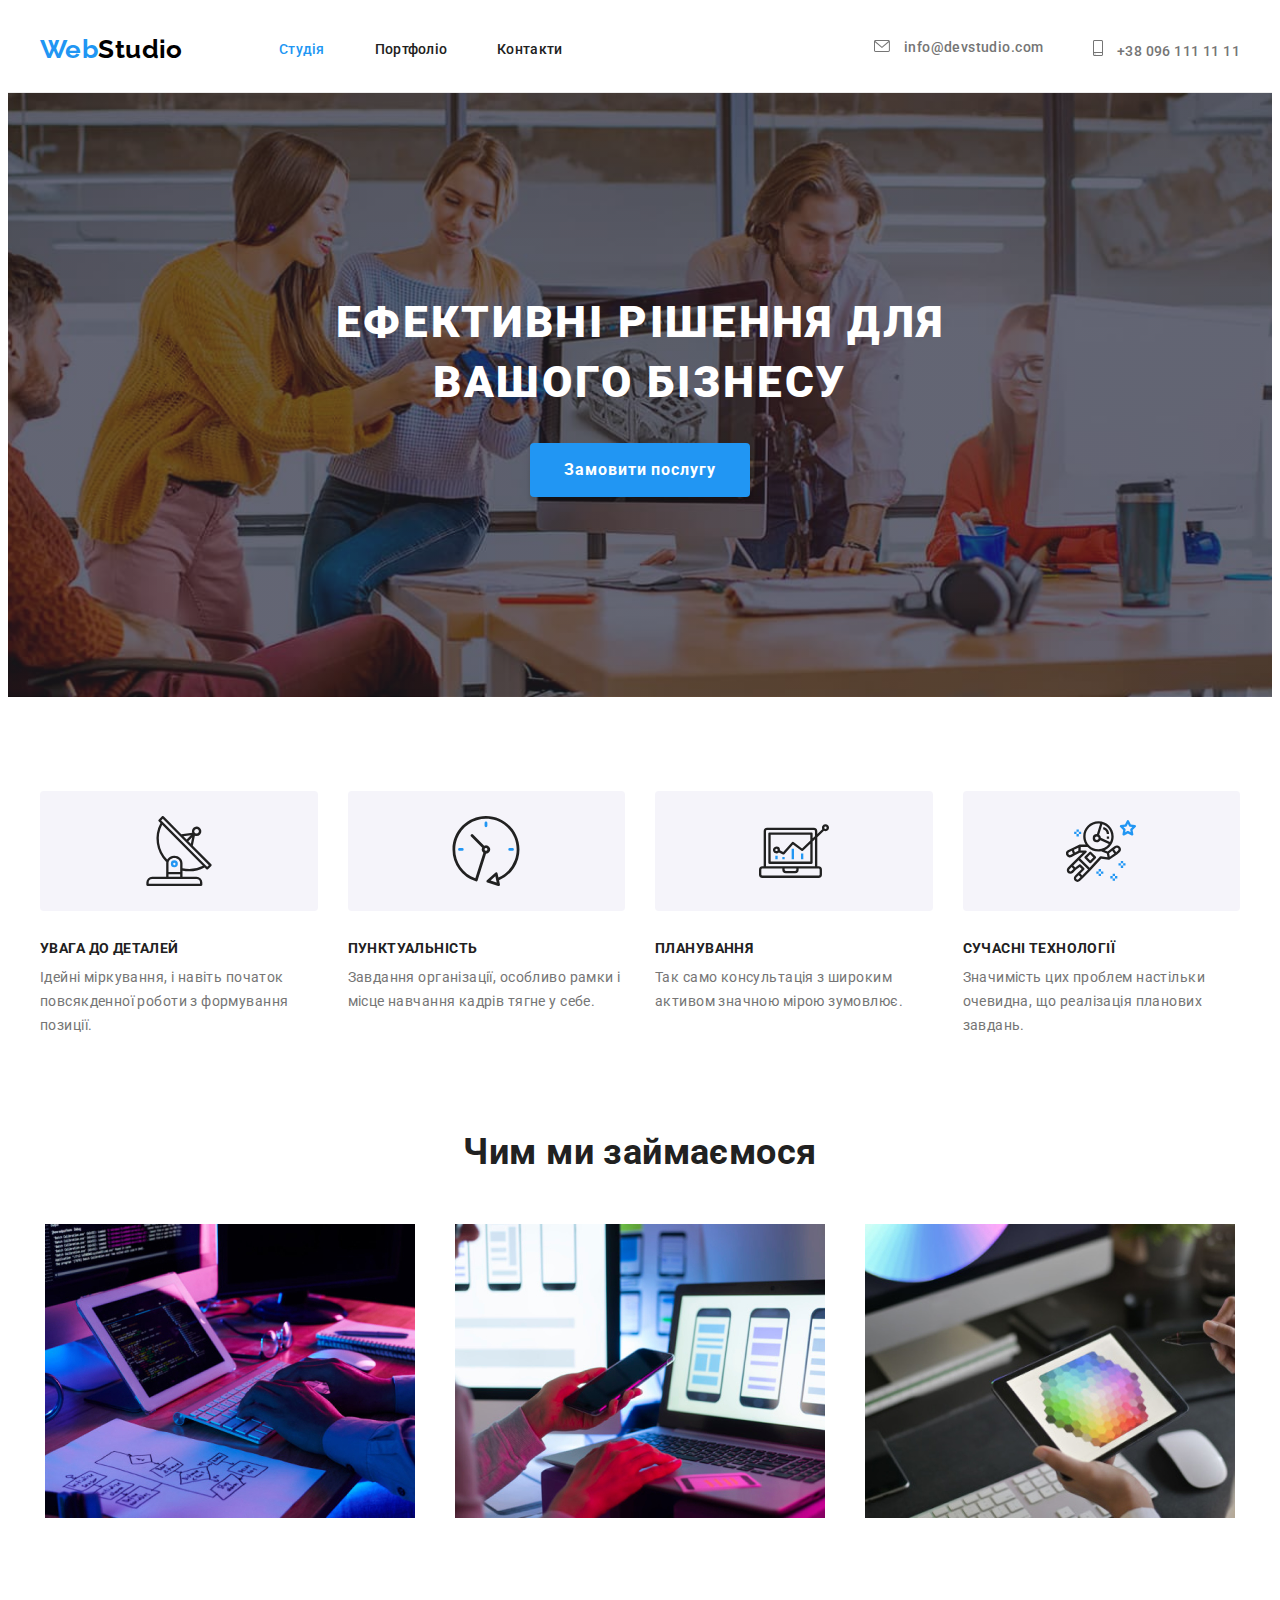
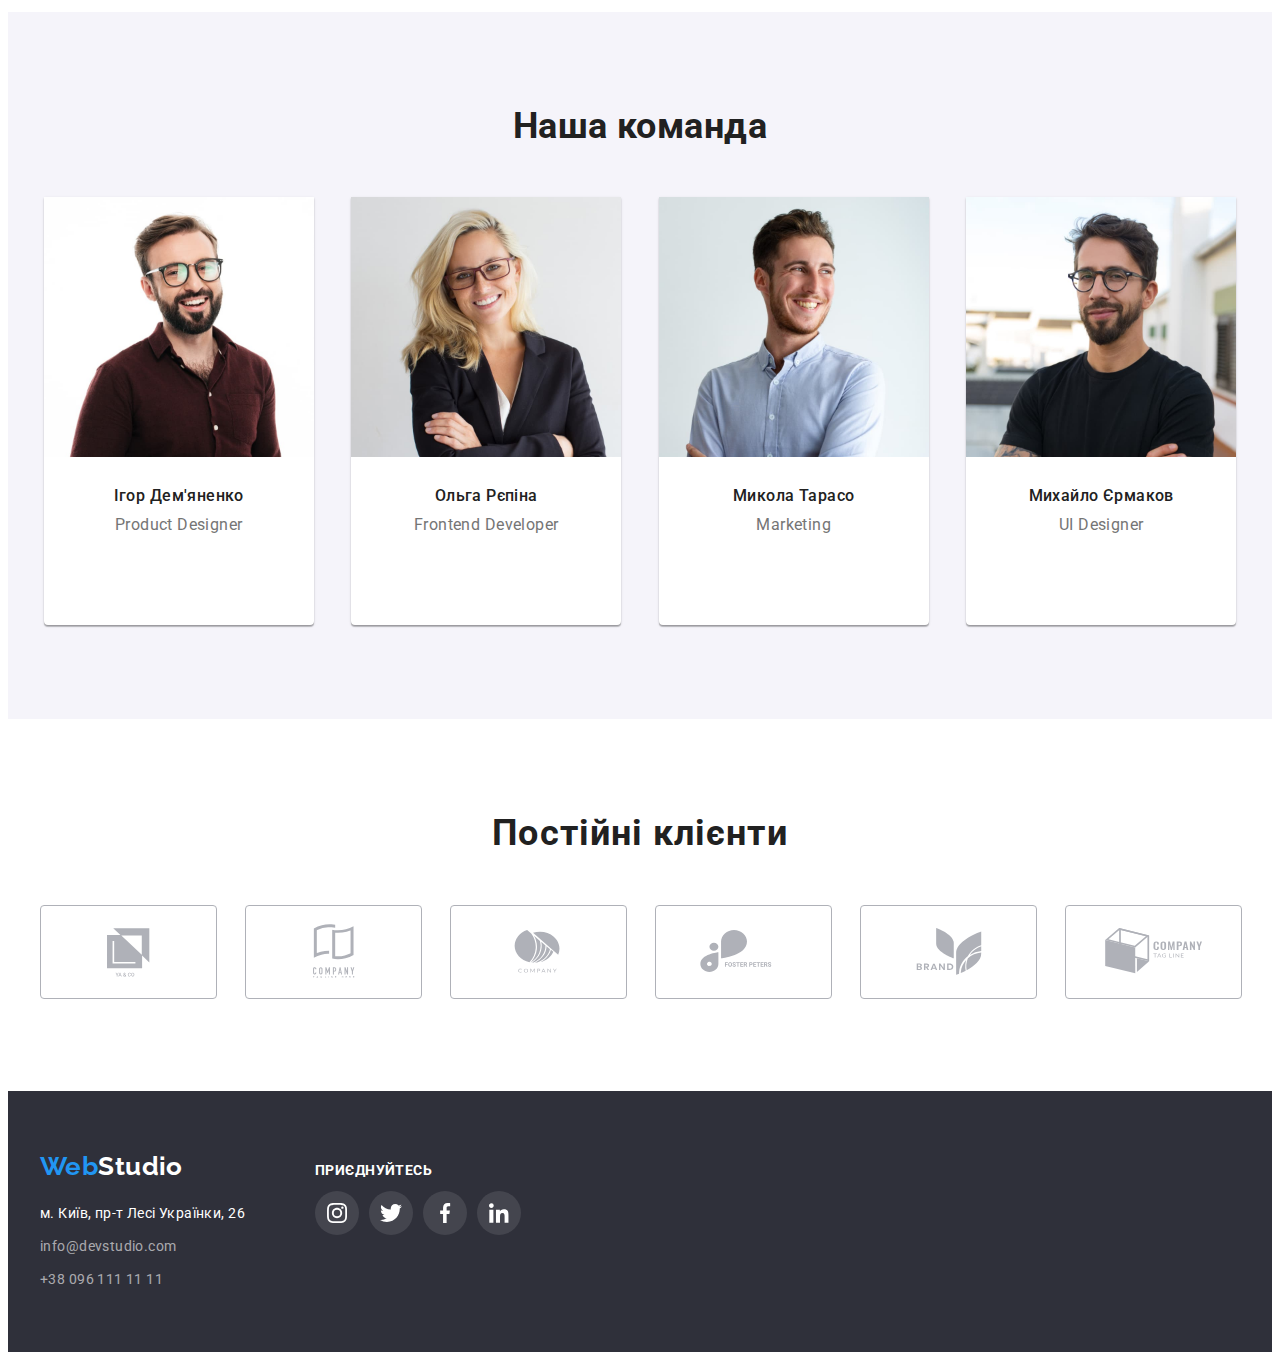
==== commit ef0c554b: "maiby all" ====
--- a/index.html
+++ b/index.html
@@ -220,34 +220,34 @@
             <ul class="client-item">
                 <li class="client-list"><a class="client-link" href="#"  target="_blank" rel="noreferrer noopener">
                 
-                    <svg class="client-lis-icon" width="106" height="60">
+                    <svg class="client-lis-icon">
                         <use href="./images/icons.svg#icon-Client-1"></use>
                     </svg>
                     
                 </a></li>
                 <li class="client-list"><a class="client-link" href="#" target="_blank" rel="noreferrer noopener">
-                    <svg class="client-lis-icon" width="106" height="60">
+                    <svg class="client-lis-icon">
                         <use href="./images/icons.svg#icon-Client-2"></use>
                     </svg>
                 </a></li>
                     <li class="client-list"><a class="client-link" href="#" target="_blank" rel="noreferrer noopener">
 
-                        <svg class="client-lis-icon" width="106" height="60">
+                        <svg class="client-lis-icon">
                             <use href="./images/icons.svg#icon-Client-3"></use>
                         </svg>
                     </a></li>
                     <li class="client-list"><a class="client-link" href="#" target="_blank" rel="noreferrer noopener">
-                        <svg class="client-lis-icon" width="106" height="60">
+                        <svg class="client-lis-icon">
                             <use href="./images/icons.svg#icon-Client-4"></use>
                         </svg>
                     </a></li>
                         <li class="client-list"><a class="client-link" href="#" target="_blank" rel="noreferrer noopener">
-                            <svg class="client-lis-icon" width="106" height="60">
+                            <svg class="client-lis-icon">
                                 <use href="./images/icons.svg#icon-Client-5"></use>
                             </svg>
                         </a></li>
                         <li class="client-list"><a class="client-link" href="#" target="_blank" rel="noreferrer noopener">
-                            <svg class="client-lis-icon" width="106" height="60">
+                            <svg class="client-lis-icon">
                                 <use href="./images/icons.svg#icon-Client-6"></use>
                             </svg>
                         </a></li>
@@ -257,19 +257,22 @@
         </main>
         <footer class="contacts-footer">
             <div class="container">
+                <div class="footer-flex">
             <div class="footer-box">
             <a href="index.html" class="icon-logo-footer"><span class="logo">Web</span><span class="logo-part-footer">Studio</span></a>
-            <p class="footer-p">Приєднуйтесь</p>
-            </div>
             <div class="address">
-                <div class="contacts-test">
+                    
             <ul class="contacts-list">
                 <li class="list-link"><a class="contacts-plane" href="https://goo.gl/maps/SqAzoiXiVLqkwUcr9"
                     target="_blank" rel="noreferrer noopener">м. Київ, пр-т Лесі Українки, 26 </a>
                 </li> 
                 <li class="list-link"><a class="mail-footer" href="mailto:info@devstudio.com">info@devstudio.com</a></li>
                 <li class="list-link"><a class="tel-footer" href="tel:+380981111111">+38 096 111 11 11</a></li>
-                </ul>  
+                </ul>
+                </div> 
+                </div> 
+                <div class="contacts-test">
+                <p class="footer-p">Приєднуйтесь</p>
                 <ul class="social-list-link-footer">
                         <li class="social-list-item"><a class="social-link-footer" href="https://www.instagram.com/" target="_blank" rel="noreferrer noopener">
                             <svg class="social-list-icon" width="20" height="20">
@@ -293,8 +296,11 @@
                         </a></li>
                     </ul>
                     </div>
-            </div>
-            </div>
+                    </div>
+                    </div>
+                    
+           
+          
             
     </footer>
         
--- a/css/styles.css
+++ b/css/styles.css
@@ -29,7 +29,6 @@
   }
   address {
     font-style: normal;
-  
   }
   img {
     display: block;
@@ -94,7 +93,7 @@
       rgba(47, 48, 58, 0.4)),
     url("..//images/fon.jpg");
     max-width: 1600px;
-    height: 600px;
+    background-size: cover;
   background-repeat: no-repeat;
   margin-left: auto;
   margin-right: auto;
@@ -159,6 +158,7 @@
   }
   .icon-envelope{
     fill: currentColor;
+    margin-right: 10px;
   }
     
   
@@ -173,6 +173,7 @@
     }
   .icon-smartphone{
     fill: currentColor;
+    margin-right:10px ;
   }
   .contacts :hover,
   .contacts :focus{
@@ -184,7 +185,7 @@
   padding-top:200px;
   padding-bottom: 200px;
   text-align: center;
-  background-color: var(--hero-background);
+  background-color: #C4C4C4;
   }
 
 
@@ -584,6 +585,7 @@
   }
   .client-lis-icon{
     fill:currentColor;
+  
   }
   .client-link:hover,
   .client-link:focus{
@@ -595,22 +597,28 @@
     list-style: none;
     display: flex;
     gap: 10px;
-    margin-left: 70px;
-
-    
+  
   }
   .footer-box{
     display: flex;
   flex-wrap: wrap;
-  align-items: flex-end;
-  justify-content: flex-start;
-  align-items: center;
-
-
-    
-  }
+ flex-direction: column; 
+  }
+   .contacts-test{
+    display: flex;
+     flex-wrap: wrap;
+ flex-direction: column; 
+ margin-left: 70px;
+ 
+  }
+   .footer-flex{
+    display: flex;
+    align-items: baseline;
+  }
+  
+  
   .footer-p{
-    display: flex;
+    display: block;
     text-transform: uppercase;
   font-style: normal;
   font-weight: 700;
@@ -618,9 +626,7 @@
   line-height: 1.14px;
   letter-spacing: 0.03em;
   color: #FFFFFF;
-  justify-content: flex-start;
-  align-items: center;
-  margin-left: 140px;
+  margin-bottom: 20px;
 
   }
   .icon-logo-footer{
@@ -630,18 +636,13 @@
   font-weight: 700;
   font-size: 26px;
   line-height: 1.2;
-  display: inline-block;
+  display:block;
     width: 145px;
-  
-  }
-
-  .contacts-test{
-    display: flex;
-    align-items: baseline;
-    justify-content: start;
-    margin-top: 20px;
-    align-items: normal;
-  }
+    margin-bottom: 20px;
+  
+  }
+
+
 
   .social-link-footer{
     width: 100%;
@@ -651,16 +652,16 @@
     display: flex;
     align-items: center;
     justify-content: center;
-    color:#AFB1B8 ; 
+    
   }
 
   .social-list-icon{
-    fill: currentColor;
+    fill: #FFFFFF;
   }
 
   .social-list-link-footer :hover,
   .social-list-link-footer :focus{
     background-color: #2196F3;
-    color: #FFFFFF;
-  }
-
+    
+  }
+
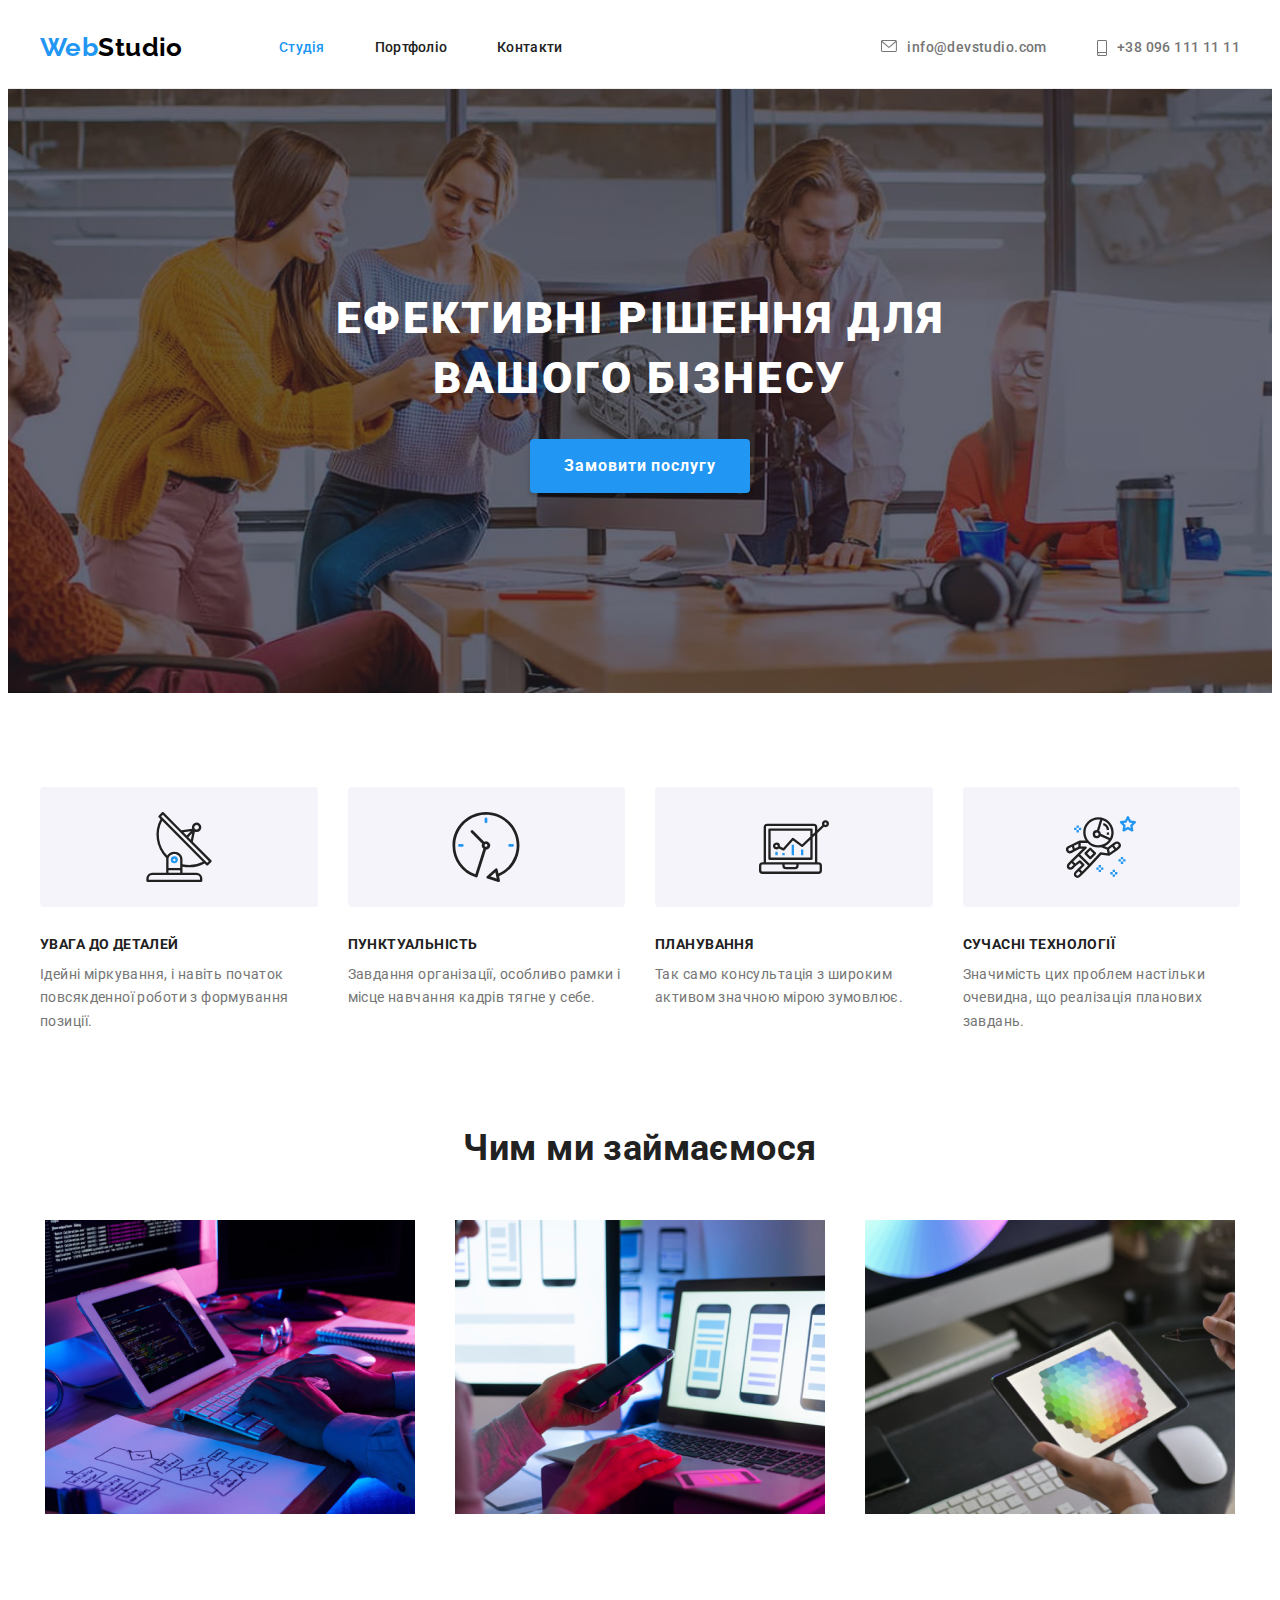
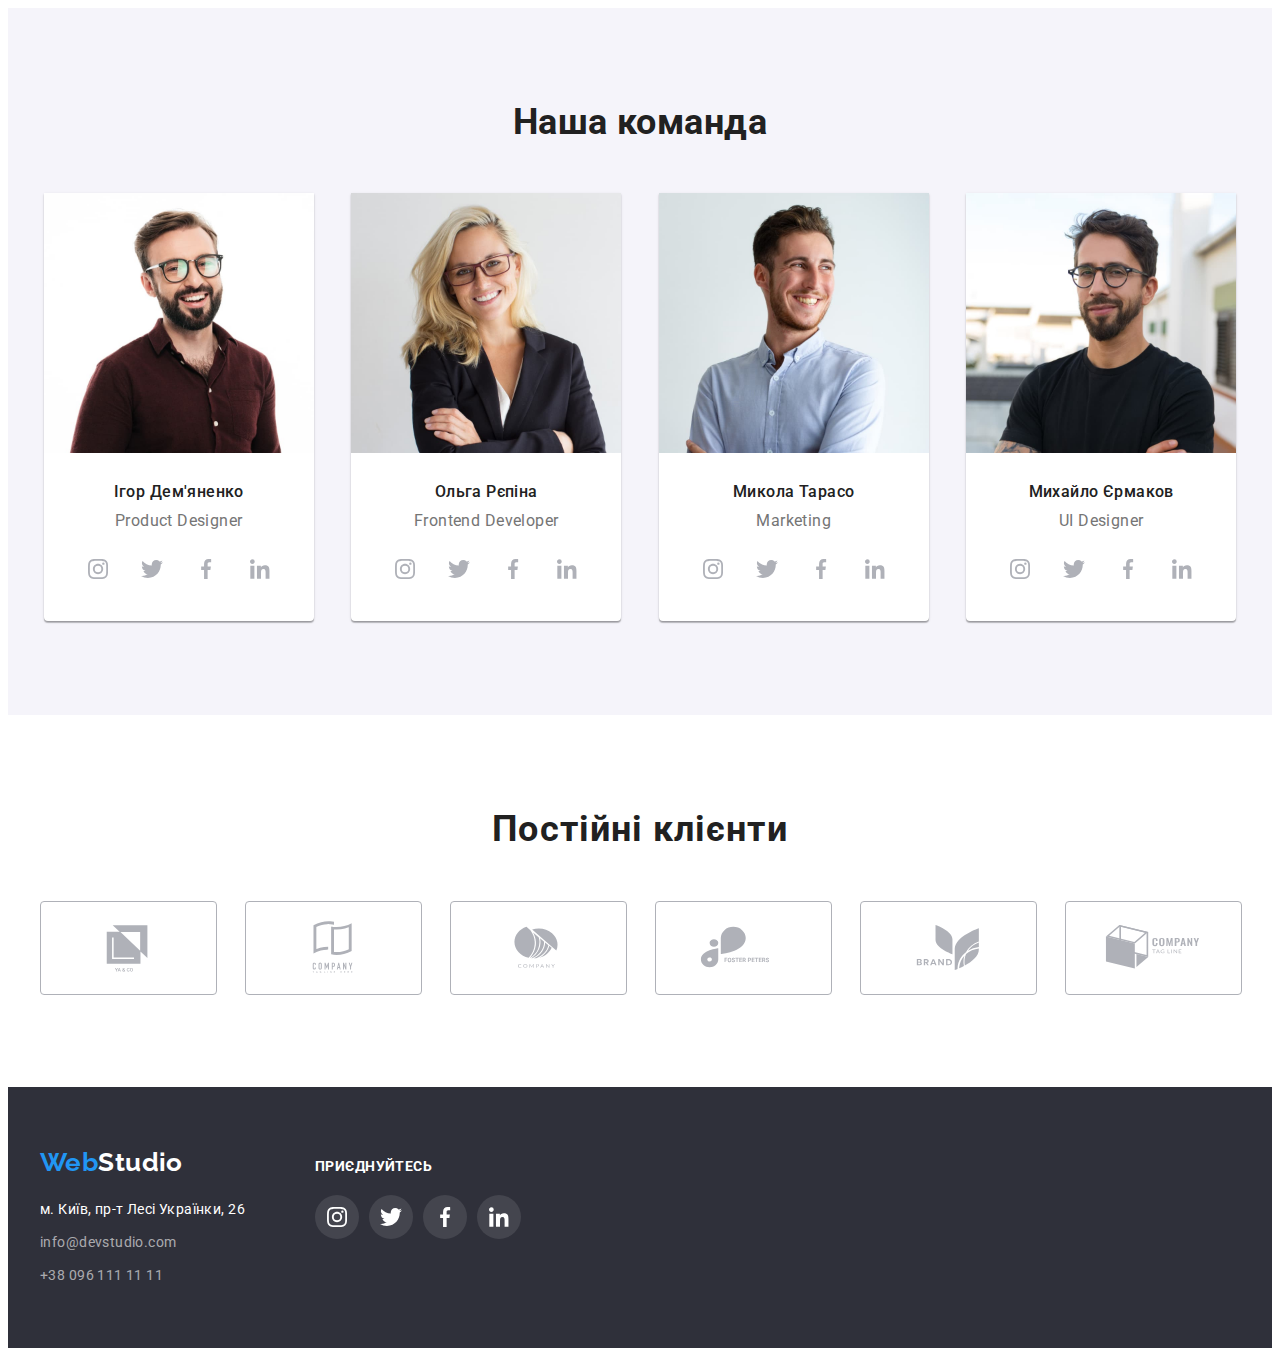
==== commit bd28b3b2: "vse!" ====
--- a/index.html
+++ b/index.html
@@ -204,7 +204,7 @@
                             </svg>                            
                         </a></li>
                         <li class="social-list-item"><a class="social-link" href="" target="_blank" rel="noreferrer noopener">
-                            <svg class="social-list-icon"  width="19.68" height="20">
+                            <svg class="social-list-icon" width="19.68" height="20">
                                 <use href="./images/icons.svg#icon-linkedin"></use>
                             </svg>                      
                         </a></li>
@@ -220,35 +220,35 @@
             <ul class="client-item">
                 <li class="client-list"><a class="client-link" href="#"  target="_blank" rel="noreferrer noopener">
                 
-                    <svg class="client-lis-icon">
-                        <use href="./images/icons.svg#icon-Client-1"></use>
+                    <svg class="client-lis-icon" width="106" height="60" >
+                        <use href="./images/icons.svg#icon-Logo1"></use>
                     </svg>
                     
                 </a></li>
                 <li class="client-list"><a class="client-link" href="#" target="_blank" rel="noreferrer noopener">
-                    <svg class="client-lis-icon">
-                        <use href="./images/icons.svg#icon-Client-2"></use>
+                    <svg class="client-lis-icon" width="106" height="60">
+                        <use href="./images/icons.svg#icon-Logo2"></use>
                     </svg>
                 </a></li>
                     <li class="client-list"><a class="client-link" href="#" target="_blank" rel="noreferrer noopener">
 
-                        <svg class="client-lis-icon">
-                            <use href="./images/icons.svg#icon-Client-3"></use>
+                        <svg class="client-lis-icon" width="106" height="60">
+                            <use href="./images/icons.svg#icon-Logo3"></use>
                         </svg>
                     </a></li>
                     <li class="client-list"><a class="client-link" href="#" target="_blank" rel="noreferrer noopener">
-                        <svg class="client-lis-icon">
-                            <use href="./images/icons.svg#icon-Client-4"></use>
+                        <svg class="client-lis-icon" width="106" height="60">
+                            <use href="./images/icons.svg#icon-Logo4"></use>
                         </svg>
                     </a></li>
                         <li class="client-list"><a class="client-link" href="#" target="_blank" rel="noreferrer noopener">
-                            <svg class="client-lis-icon">
-                                <use href="./images/icons.svg#icon-Client-5"></use>
+                            <svg class="client-lis-icon" width="106" height="60">
+                                <use href="./images/icons.svg#icon-Logo5"></use>
                             </svg>
                         </a></li>
                         <li class="client-list"><a class="client-link" href="#" target="_blank" rel="noreferrer noopener">
-                            <svg class="client-lis-icon">
-                                <use href="./images/icons.svg#icon-Client-6"></use>
+                            <svg class="client-lis-icon" width="106" height="60">
+                                <use href="./images/icons.svg#icon-Logo6"></use>
                             </svg>
                         </a></li>
             </ul>
@@ -275,22 +275,22 @@
                 <p class="footer-p">Приєднуйтесь</p>
                 <ul class="social-list-link-footer">
                         <li class="social-list-item"><a class="social-link-footer" href="https://www.instagram.com/" target="_blank" rel="noreferrer noopener">
-                            <svg class="social-list-icon" width="20" height="20">
+                            <svg class="social-list-icon-footer" width="20" height="20">
                                 <use href="./images/icons.svg#icon-instagram"></use>
                             </svg>
                         </a></li>
                         <li class="social-list-item"><a class="social-link-footer" href="" target="_blank" rel="noreferrer noopener">
-                            <svg class="social-list-icon" width="22" height="40">
+                            <svg class="social-list-icon-footer" width="22" height="40">
                                 <use href="./images/icons.svg#icon-twitter"></use>
                             </svg>
                         </a></li>
                         <li class="social-list-item"><a class="social-link-footer" href="" target="_blank" rel="noreferrer noopener">
-                            <svg class="social-list-icon" width="20" height="40">
+                            <svg class="social-list-icon-footer" width="20" height="40">
                                 <use href="./images/icons.svg#icon-facebook"></use>
                             </svg>                            
                         </a></li>
                         <li class="social-list-item"><a class="social-link-footer" href="" target="_blank" rel="noreferrer noopener">
-                            <svg class="social-list-icon"  width="19.68" height="20">
+                            <svg class="social-list-icon-footer"  width="19.68" height="20">
                                 <use href="./images/icons.svg#icon-linkedin"></use>
                             </svg>                      
                         </a></li>
--- a/css/styles.css
+++ b/css/styles.css
@@ -152,9 +152,10 @@
     text-decoration: none;
     font-style: normal;
     line-height: 1.14;
-    display: block;
+  
     padding-top: 32px;
     padding-bottom: 32px;
+    display: flex;
   }
   .icon-envelope{
     fill: currentColor;
@@ -167,13 +168,15 @@
     text-decoration: none;
     font-style: normal;
     line-height: 1.14;
-    display: block;
+    
     padding-top: 32px;
     padding-bottom: 32px;
-    }
+    display: flex;
+  }
   .icon-smartphone{
     fill: currentColor;
     margin-right:10px ;
+   
   }
   .contacts :hover,
   .contacts :focus{
@@ -623,7 +626,7 @@
   font-style: normal;
   font-weight: 700;
   font-size: 14px;
-  line-height: 1.14px;
+  line-height: 1.14;
   letter-spacing: 0.03em;
   color: #FFFFFF;
   margin-bottom: 20px;
@@ -655,8 +658,8 @@
     
   }
 
-  .social-list-icon{
-    fill: #FFFFFF;
+  .social-list-icon-footer{
+    fill:#FFFFFF;
   }
 
   .social-list-link-footer :hover,
